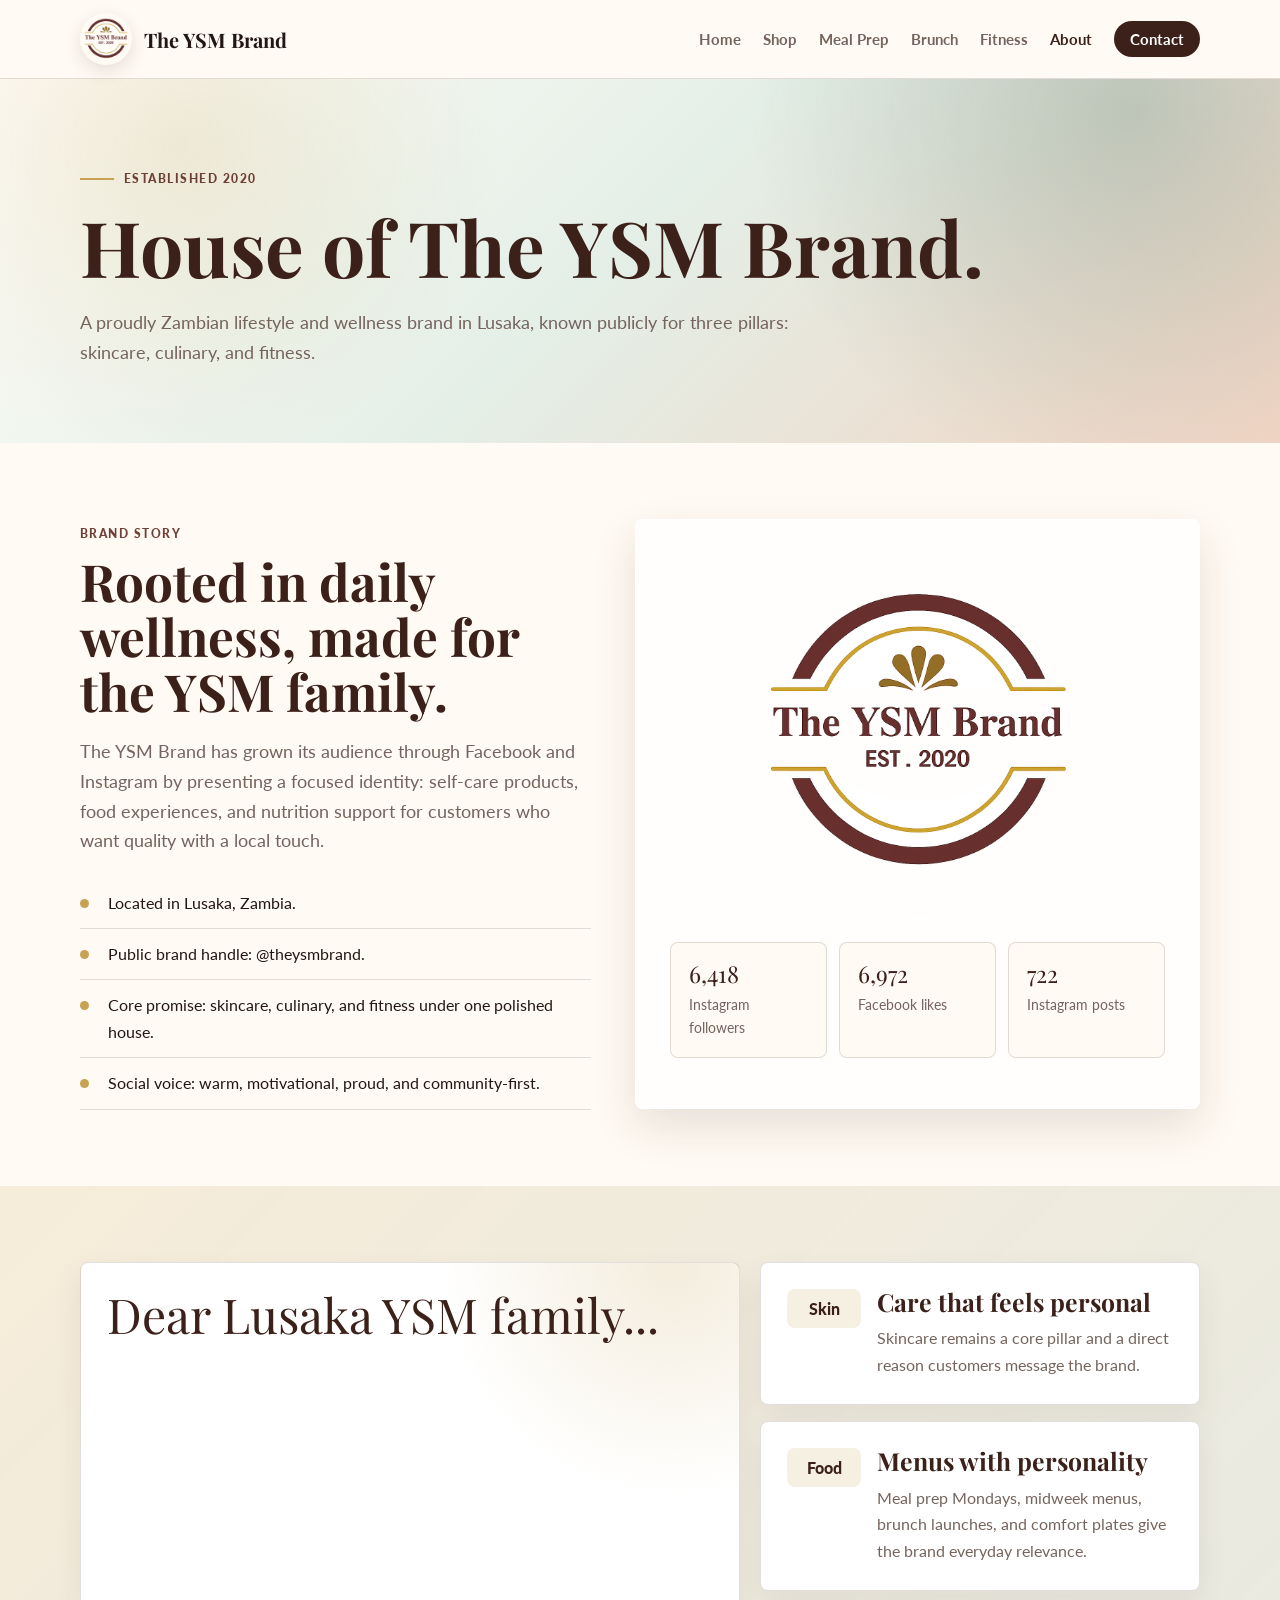
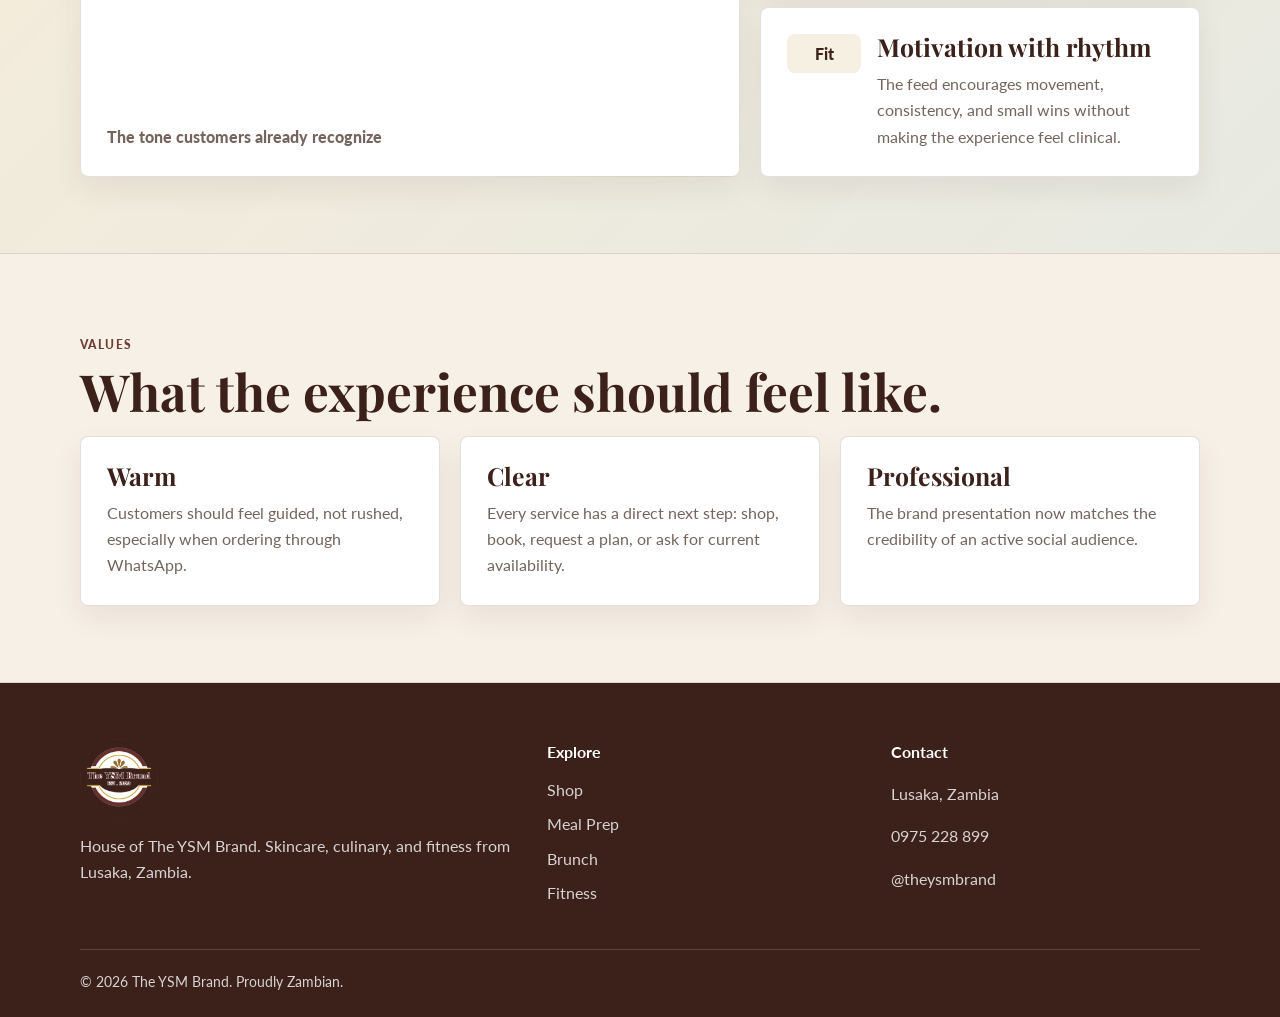
==== ysm-brand/about.html @ a99a0af2 "Add SEO metadata and favicon assets" ====
<!DOCTYPE html>
<html lang="en">
<head>
    <meta charset="UTF-8">
    <meta name="viewport" content="width=device-width, initial-scale=1.0">
    <title>About | The YSM Brand</title>
    <meta name="description" content="Learn about The YSM Brand, a Lusaka-based wellness brand established in 2020 across skincare, culinary experiences, and fitness nutrition.">
    <meta name="author" content="The YSM Brand">
    <meta name="robots" content="index, follow">
    <meta name="theme-color" content="#c7a253">
    <link rel="canonical" href="https://kingtomtech.github.io/theysmbrand/about.html">
    <meta property="og:site_name" content="The YSM Brand">
    <meta property="og:locale" content="en_ZM">
    <meta property="og:type" content="website">
    <meta property="og:title" content="About The YSM Brand">
    <meta property="og:description" content="A proudly Zambian lifestyle and wellness brand in Lusaka across skincare, culinary, and fitness.">
    <meta property="og:url" content="https://kingtomtech.github.io/theysmbrand/about.html">
    <meta property="og:image" content="https://kingtomtech.github.io/theysmbrand/images/social-preview.png">
    <meta property="og:image:width" content="1200">
    <meta property="og:image:height" content="630">
    <meta property="og:image:alt" content="The YSM Brand logo with Lusaka wellness house information">
    <meta name="twitter:card" content="summary_large_image">
    <meta name="twitter:title" content="About The YSM Brand">
    <meta name="twitter:description" content="A Lusaka-based wellness brand across skincare, culinary experiences, and fitness nutrition.">
    <meta name="twitter:image" content="https://kingtomtech.github.io/theysmbrand/images/social-preview.png">
    <link rel="icon" href="favicon.ico" sizes="any">
    <link rel="icon" href="favicon-32x32.png" type="image/png" sizes="32x32">
    <link rel="apple-touch-icon" href="apple-touch-icon.png" sizes="180x180">
    <link rel="manifest" href="site.webmanifest">
    <link rel="stylesheet" href="css/styles.css">
    <link rel="preconnect" href="https://fonts.googleapis.com">
    <link rel="preconnect" href="https://fonts.gstatic.com" crossorigin>
    <link href="https://fonts.googleapis.com/css2?family=Playfair+Display:wght@600;700&family=Lato:wght@400;700;900&display=swap" rel="stylesheet">
</head>
<body>
    <nav class="navbar"><div class="container nav-container"><div class="logo"><a href="index.html"><img src="images/ysm-logo.png" alt="The YSM Brand logo" class="logo-img"><span class="logo-text">The YSM Brand</span></a></div><button class="mobile-menu-toggle" aria-label="Toggle menu" aria-expanded="false"><span></span><span></span><span></span></button><ul class="nav-links"><li><a href="index.html">Home</a></li><li><a href="shop.html">Shop</a></li><li><a href="meal-prep.html">Meal Prep</a></li><li><a href="brunch.html">Brunch</a></li><li><a href="fitness.html">Fitness</a></li><li><a href="about.html">About</a></li><li><a href="contact.html" class="nav-cta">Contact</a></li></ul></div></nav>

    <main>
        <section class="page-hero"><div class="container"><span class="eyebrow">Established 2020</span><h1>House of The YSM Brand.</h1><p class="page-lede">A proudly Zambian lifestyle and wellness brand in Lusaka, known publicly for three pillars: skincare, culinary, and fitness.</p></div></section>
        <section><div class="container split"><div><span class="section-kicker">Brand story</span><h2 class="section-title">Rooted in daily wellness, made for the YSM family.</h2><p class="section-lede">The YSM Brand has grown its audience through Facebook and Instagram by presenting a focused identity: self-care products, food experiences, and nutrition support for customers who want quality with a local touch.</p><ul class="check-list"><li>Located in Lusaka, Zambia.</li><li>Public brand handle: @theysmbrand.</li><li>Core promise: skincare, culinary, and fitness under one polished house.</li><li>Social voice: warm, motivational, proud, and community-first.</li></ul></div><div class="brand-card"><img src="images/ysm-logo.png" alt="The YSM Brand logo"><dl><div><dt>6,418</dt><dd>Instagram followers</dd></div><div><dt>6,972</dt><dd>Facebook likes</dd></div><div><dt>722</dt><dd>Instagram posts</dd></div></dl></div></div></section>
        <section class="warm-band"><div class="container social-proof-grid"><article class="voice-card"><blockquote>Dear Lusaka YSM family...</blockquote><cite>The tone customers already recognize</cite></article><div class="menu-board"><article class="menu-card"><div class="menu-date">Skin</div><div><h3>Care that feels personal</h3><p>Skincare remains a core pillar and a direct reason customers message the brand.</p></div></article><article class="menu-card"><div class="menu-date">Food</div><div><h3>Menus with personality</h3><p>Meal prep Mondays, midweek menus, brunch launches, and comfort plates give the brand everyday relevance.</p></div></article><article class="menu-card"><div class="menu-date">Fit</div><div><h3>Motivation with rhythm</h3><p>The feed encourages movement, consistency, and small wins without making the experience feel clinical.</p></div></article></div></div></section>
        <section class="band"><div class="container"><span class="section-kicker">Values</span><h2 class="section-title">What the experience should feel like.</h2><div class="grid-3"><article class="card"><h3>Warm</h3><p>Customers should feel guided, not rushed, especially when ordering through WhatsApp.</p></article><article class="card"><h3>Clear</h3><p>Every service has a direct next step: shop, book, request a plan, or ask for current availability.</p></article><article class="card"><h3>Professional</h3><p>The brand presentation now matches the credibility of an active social audience.</p></article></div></div></section>
        <div class="mobile-action-bar"><a class="btn btn-whatsapp" target="_blank" rel="noopener" href="https://wa.me/260975228899?text=Hi%20The%20YSM%20Brand,%20I%20would%20like%20to%20learn%20more">WhatsApp</a><a class="btn btn-outline" href="shop.html">Shop</a></div>
    </main>

    <footer class="footer"><div class="container footer-grid"><div><img src="images/ysm-logo.png" alt="The YSM Brand logo" class="footer-logo"><p>House of The YSM Brand. Skincare, culinary, and fitness from Lusaka, Zambia.</p></div><div><h4>Explore</h4><ul><li><a href="shop.html">Shop</a></li><li><a href="meal-prep.html">Meal Prep</a></li><li><a href="brunch.html">Brunch</a></li><li><a href="fitness.html">Fitness</a></li></ul></div><div><h4>Contact</h4><p>Lusaka, Zambia</p><p><a href="https://wa.me/260975228899">0975 228 899</a></p><p><a href="https://www.instagram.com/theysmbrand/">@theysmbrand</a></p></div></div><div class="container footer-bottom">&copy; 2026 The YSM Brand. Proudly Zambian.</div></footer>
    <script src="js/main.js"></script>
</body>
</html>
---- ysm-brand/css/styles.css ----
:root {
    --ink: #241713;
    --espresso: #3c211b;
    --cocoa: #6f3f35;
    --clay: #9d6a58;
    --gold: #c7a253;
    --leaf: #3f6f5f;
    --cream: #f7f0e6;
    --linen: #fffaf3;
    --white: #ffffff;
    --muted: #75645d;
    --line: rgba(60, 33, 27, 0.14);
    --shadow: 0 18px 45px rgba(60, 33, 27, 0.12);
    --radius: 8px;
    --font-heading: "Playfair Display", Georgia, serif;
    --font-body: "Lato", Arial, sans-serif;
}

* {
    box-sizing: border-box;
}

html {
    scroll-behavior: smooth;
}

body {
    margin: 0;
    font-family: var(--font-body);
    color: var(--ink);
    background: var(--linen);
    line-height: 1.65;
}

img {
    max-width: 100%;
    display: block;
}

a {
    color: inherit;
}

.container {
    width: min(1120px, calc(100% - 40px));
    margin: 0 auto;
}

.navbar {
    position: sticky;
    top: 0;
    z-index: 50;
    background: rgba(255, 250, 243, 0.94);
    border-bottom: 1px solid var(--line);
    backdrop-filter: blur(16px);
}

.nav-container {
    min-height: 78px;
    display: flex;
    align-items: center;
    justify-content: space-between;
    gap: 24px;
}

.logo a {
    display: flex;
    align-items: center;
    gap: 12px;
    text-decoration: none;
}

.logo-img {
    width: 52px;
    height: 52px;
    border-radius: 50%;
    object-fit: cover;
    box-shadow: 0 6px 18px rgba(36, 23, 19, 0.12);
}

.logo-text {
    font-family: var(--font-heading);
    font-weight: 700;
    letter-spacing: 0;
    font-size: 1.25rem;
    white-space: nowrap;
}

.nav-links {
    display: flex;
    align-items: center;
    gap: 22px;
    padding: 0;
    margin: 0;
    list-style: none;
}

.nav-links a {
    text-decoration: none;
    color: var(--muted);
    font-size: 0.94rem;
    font-weight: 700;
}

.nav-links a:hover,
.nav-links a.active {
    color: var(--espresso);
}

.nav-cta {
    padding: 9px 16px;
    background: var(--espresso);
    color: var(--white) !important;
    border-radius: 999px;
}

.mobile-menu-toggle {
    display: none;
    width: 44px;
    height: 44px;
    border: 1px solid var(--line);
    border-radius: 999px;
    background: var(--white);
    align-items: center;
    justify-content: center;
    flex-direction: column;
    gap: 5px;
}

.mobile-menu-toggle span {
    width: 18px;
    height: 2px;
    background: var(--espresso);
}

.hero,
.page-hero {
    position: relative;
    overflow: hidden;
    background:
        radial-gradient(circle at 14% 18%, rgba(199, 162, 83, 0.18), transparent 28%),
        radial-gradient(circle at 88% 8%, rgba(63, 111, 95, 0.26), transparent 32%),
        linear-gradient(135deg, #fffdf8 0%, #e4efe7 48%, #f1d4c3 100%);
}

.hero {
    min-height: auto;
    display: flex;
    align-items: center;
}

.hero-grid {
    display: grid;
    grid-template-columns: minmax(0, 1.08fr) minmax(300px, 0.92fr);
    gap: 56px;
    align-items: center;
    padding: 74px 0 54px;
}

.eyebrow {
    display: inline-flex;
    align-items: center;
    gap: 10px;
    color: var(--cocoa);
    font-size: 0.78rem;
    font-weight: 900;
    letter-spacing: 0.12em;
    text-transform: uppercase;
}

.eyebrow::before {
    content: "";
    width: 34px;
    height: 2px;
    background: var(--gold);
}

h1,
h2,
h3 {
    font-family: var(--font-heading);
    line-height: 1.08;
    margin: 0;
    color: var(--espresso);
}

h1 {
    font-size: clamp(3rem, 7vw, 6.8rem);
    letter-spacing: 0;
    margin: 16px 0 20px;
}

.hero-lede,
.page-lede,
.section-lede {
    color: var(--muted);
    font-size: 1.12rem;
    max-width: 720px;
}

.hero-lede {
    font-size: clamp(1.08rem, 2vw, 1.32rem);
    max-width: 650px;
}

.hero-actions,
.section-actions {
    display: flex;
    flex-wrap: wrap;
    gap: 14px;
    margin-top: 30px;
}

.btn {
    display: inline-flex;
    align-items: center;
    justify-content: center;
    min-height: 46px;
    padding: 12px 22px;
    border-radius: 999px;
    border: 1px solid transparent;
    text-decoration: none;
    font-weight: 900;
    transition: transform 0.2s ease, box-shadow 0.2s ease, background 0.2s ease;
}

.btn:hover {
    transform: translateY(-2px);
}

.btn-primary {
    background: var(--espresso);
    color: var(--white);
    box-shadow: 0 12px 24px rgba(60, 33, 27, 0.18);
}

.btn-secondary {
    background: var(--white);
    color: var(--espresso);
    border-color: var(--line);
}

.btn-whatsapp {
    background: #1fa855;
    color: var(--white);
}

.btn-outline {
    color: var(--espresso);
    border-color: rgba(60, 33, 27, 0.28);
    background: transparent;
}

.notice-bar {
    background: var(--espresso);
    color: var(--white);
    padding: 12px 0;
    font-size: 0.9rem;
}

.notice-bar .container {
    display: flex;
    align-items: center;
    justify-content: space-between;
    gap: 18px;
}

.notice-bar a {
    color: var(--white);
    font-weight: 900;
}

.brand-card {
    position: relative;
    padding: 34px;
    background: rgba(255, 255, 255, 0.78);
    border: 1px solid rgba(255, 255, 255, 0.85);
    border-radius: var(--radius);
    box-shadow: var(--shadow);
}

.brand-card.compact {
    padding: 24px;
}

.brand-card img {
    width: min(360px, 90%);
    margin: 0 auto 28px;
    border-radius: 50%;
}

.brand-card dl,
.stats-grid {
    display: grid;
    grid-template-columns: repeat(3, 1fr);
    gap: 12px;
}

.stat,
.brand-card div {
    padding: 18px;
    border: 1px solid var(--line);
    border-radius: var(--radius);
    background: rgba(255, 250, 243, 0.88);
}

.stat strong,
.brand-card dt {
    display: block;
    font-family: var(--font-heading);
    color: var(--espresso);
    font-size: 1.45rem;
    line-height: 1.1;
}

.stat span,
.brand-card dd {
    display: block;
    margin: 6px 0 0;
    color: var(--muted);
    font-size: 0.88rem;
}

.page-hero {
    padding: 82px 0 58px;
}

.page-hero h1 {
    font-size: clamp(2.7rem, 6vw, 5.2rem);
}

.hero-note {
    display: grid;
    gap: 10px;
    margin-top: 22px;
    color: var(--muted);
    font-weight: 700;
}

section {
    padding: 76px 0;
}

.section-kicker {
    color: var(--cocoa);
    font-size: 0.78rem;
    font-weight: 900;
    letter-spacing: 0.12em;
    text-transform: uppercase;
}

.section-title {
    font-size: clamp(2rem, 4vw, 3.4rem);
    margin: 8px 0 16px;
}

.section-head {
    display: flex;
    justify-content: space-between;
    gap: 32px;
    align-items: end;
    margin-bottom: 34px;
}

.section-head > div:first-child {
    max-width: 760px;
}

.band {
    background: var(--cream);
    border-block: 1px solid var(--line);
}

.dark-band {
    background: linear-gradient(135deg, var(--espresso), #5b312a);
    color: var(--white);
}

.dark-band h2,
.dark-band h3,
.dark-band .section-title {
    color: var(--white);
}

.dark-band p,
.dark-band .section-lede {
    color: rgba(255, 255, 255, 0.78);
}

.warm-band {
    background:
        linear-gradient(135deg, rgba(199, 162, 83, 0.16), rgba(63, 111, 95, 0.12)),
        var(--linen);
}

.grid-3,
.grid-4,
.product-grid,
.plan-grid {
    display: grid;
    gap: 20px;
}

.grid-3,
.product-grid,
.plan-grid {
    grid-template-columns: repeat(3, 1fr);
}

.grid-4 {
    grid-template-columns: repeat(4, 1fr);
}

.card,
.product-card,
.plan-card,
.info-card,
.faq-item,
.step-card,
.contact-card,
.menu-card,
.voice-card,
.hours-card {
    background: var(--white);
    border: 1px solid var(--line);
    border-radius: var(--radius);
    padding: 26px;
    box-shadow: 0 12px 30px rgba(60, 33, 27, 0.07);
}

.card h3,
.product-card h3,
.plan-card h3,
.info-card h3,
.menu-card h3,
.voice-card h3,
.hours-card h3 {
    font-size: 1.55rem;
    margin-bottom: 10px;
}

.card p,
.product-card p,
.plan-card p,
.info-card p,
.faq-item p,
.step-card p,
.contact-card p,
.menu-card p,
.voice-card p,
.hours-card p {
    color: var(--muted);
    margin: 0;
}

.card-link {
    text-decoration: none;
}

.source-note {
    margin-top: 18px;
    color: var(--muted);
    font-size: 0.9rem;
}

.source-note a {
    font-weight: 900;
    color: var(--espresso);
}

.social-proof-grid {
    display: grid;
    grid-template-columns: 1.2fr 0.8fr;
    gap: 20px;
    align-items: stretch;
}

.voice-card {
    display: grid;
    align-content: space-between;
    min-height: 250px;
    background:
        radial-gradient(circle at 90% 0%, rgba(199, 162, 83, 0.2), transparent 30%),
        var(--white);
}

.voice-card blockquote {
    margin: 0;
    color: var(--espresso);
    font-family: var(--font-heading);
    font-size: clamp(1.7rem, 4vw, 3rem);
    line-height: 1.08;
}

.voice-card cite {
    display: block;
    margin-top: 18px;
    color: var(--muted);
    font-style: normal;
    font-weight: 900;
}

.menu-board {
    display: grid;
    gap: 16px;
}

.menu-card {
    display: grid;
    grid-template-columns: auto 1fr;
    gap: 16px;
    align-items: start;
}

.menu-date {
    min-width: 74px;
    padding: 10px 12px;
    border-radius: var(--radius);
    background: rgba(199, 162, 83, 0.16);
    color: var(--espresso);
    font-weight: 900;
    text-align: center;
    line-height: 1.2;
}

.menu-price {
    display: inline-flex;
    align-items: center;
    gap: 8px;
    margin-top: 14px;
    color: var(--leaf);
    font-weight: 900;
}

.product-media.skincare {
    background:
        radial-gradient(circle at 25% 25%, rgba(255, 255, 255, 0.5), transparent 16%),
        linear-gradient(135deg, #6f4a35, #b68b48);
}

.product-media.culinary {
    background:
        radial-gradient(circle at 72% 25%, rgba(255, 255, 255, 0.38), transparent 18%),
        linear-gradient(135deg, #843e32, #d2a04f);
}

.product-media.fitness {
    background:
        radial-gradient(circle at 32% 24%, rgba(255, 255, 255, 0.38), transparent 18%),
        linear-gradient(135deg, var(--leaf), #d5bc6a);
}

.visual-card {
    min-height: 210px;
    display: flex;
    flex-direction: column;
    justify-content: end;
    position: relative;
    overflow: hidden;
    color: var(--white);
    background: linear-gradient(135deg, var(--espresso), var(--cocoa));
}

.visual-card::before {
    content: "";
    position: absolute;
    inset: 0;
    background:
        linear-gradient(135deg, transparent 0 42%, rgba(255, 255, 255, 0.18) 42% 43%, transparent 43%),
        radial-gradient(circle at 80% 20%, rgba(199, 162, 83, 0.4), transparent 28%);
}

.visual-card > * {
    position: relative;
}

.visual-card p {
    color: rgba(255, 255, 255, 0.82);
}

.product-card {
    padding: 0;
    overflow: hidden;
}

.product-media {
    min-height: 180px;
    background:
        radial-gradient(circle at 26% 24%, rgba(255, 255, 255, 0.42), transparent 16%),
        linear-gradient(135deg, var(--cocoa), var(--gold));
}

.product-media.oat {
    background:
        radial-gradient(circle at 28% 28%, rgba(255, 255, 255, 0.56), transparent 17%),
        linear-gradient(135deg, #d7c0ad, var(--clay));
}

.product-media.meal {
    background:
        radial-gradient(circle at 72% 28%, rgba(255, 255, 255, 0.4), transparent 18%),
        linear-gradient(135deg, var(--leaf), var(--gold));
}

.product-card .product-body {
    padding: 24px;
}

.price {
    display: inline-block;
    margin: 18px 0;
    color: var(--espresso);
    font-weight: 900;
    font-size: 1.1rem;
}

.pill-list {
    display: flex;
    flex-wrap: wrap;
    gap: 10px;
    padding: 0;
    margin: 20px 0 0;
    list-style: none;
}

.pill-list li,
.tag {
    padding: 7px 11px;
    border-radius: 999px;
    background: rgba(199, 162, 83, 0.18);
    color: var(--espresso);
    font-size: 0.82rem;
    font-weight: 900;
}

.split {
    display: grid;
    grid-template-columns: 0.95fr 1.05fr;
    gap: 44px;
    align-items: center;
}

.panel {
    padding: 34px;
    border-radius: var(--radius);
    background: var(--white);
    border: 1px solid var(--line);
    box-shadow: var(--shadow);
}

.panel.soft {
    background: rgba(255, 250, 243, 0.92);
}

.check-list {
    padding: 0;
    margin: 22px 0 0;
    list-style: none;
}

.check-list li {
    padding: 12px 0 12px 28px;
    border-bottom: 1px solid var(--line);
    position: relative;
}

.check-list li::before {
    content: "";
    width: 9px;
    height: 9px;
    border-radius: 50%;
    background: var(--gold);
    position: absolute;
    left: 0;
    top: 21px;
}

.menu-list {
    display: grid;
    gap: 14px;
}

.menu-item {
    display: grid;
    grid-template-columns: 110px 1fr;
    gap: 18px;
    padding: 18px;
    background: var(--white);
    border: 1px solid var(--line);
    border-radius: var(--radius);
}

.menu-day {
    color: var(--cocoa);
    font-weight: 900;
    text-transform: uppercase;
    letter-spacing: 0.08em;
    font-size: 0.78rem;
}

.menu-item h4 {
    margin: 0 0 6px;
    color: var(--espresso);
}

.menu-item p {
    margin: 0;
    color: var(--muted);
}

.order-form {
    display: grid;
    gap: 16px;
}

.form-row {
    display: grid;
    grid-template-columns: repeat(2, 1fr);
    gap: 16px;
}

label {
    display: block;
    font-weight: 900;
    color: var(--espresso);
    margin-bottom: 6px;
}

input,
select,
textarea {
    width: 100%;
    border: 1px solid var(--line);
    border-radius: var(--radius);
    padding: 13px 14px;
    font: inherit;
    color: var(--ink);
    background: var(--linen);
}

textarea {
    resize: vertical;
}

.social-strip {
    display: flex;
    flex-wrap: wrap;
    gap: 12px;
}

.social-link {
    display: inline-flex;
    align-items: center;
    gap: 10px;
    min-height: 44px;
    padding: 10px 14px;
    border-radius: 999px;
    border: 1px solid var(--line);
    text-decoration: none;
    font-weight: 900;
    background: var(--white);
}

.hours-list {
    display: grid;
    gap: 10px;
    margin-top: 18px;
}

.hours-row {
    display: flex;
    justify-content: space-between;
    gap: 18px;
    padding-bottom: 10px;
    border-bottom: 1px solid var(--line);
}

.mobile-action-bar {
    display: none;
}

.footer {
    background: var(--espresso);
    color: rgba(255, 255, 255, 0.8);
    padding: 56px 0 24px;
}

.footer a {
    color: inherit;
    text-decoration: none;
}

.footer-grid {
    display: grid;
    grid-template-columns: 1.4fr 1fr 1fr;
    gap: 34px;
}

.footer-logo {
    width: 78px;
    height: 78px;
    object-fit: cover;
    border-radius: 50%;
    margin-bottom: 16px;
}

.footer h4 {
    color: var(--white);
    margin: 0 0 12px;
}

.footer ul {
    list-style: none;
    padding: 0;
    margin: 0;
}

.footer li {
    margin: 8px 0;
}

.footer-bottom {
    margin-top: 34px;
    padding-top: 20px;
    border-top: 1px solid rgba(255, 255, 255, 0.16);
    font-size: 0.9rem;
}

@media (max-width: 980px) {
    .hero-grid,
    .split,
    .footer-grid,
    .social-proof-grid {
        grid-template-columns: 1fr;
    }

    .grid-4,
    .grid-3,
    .product-grid,
    .plan-grid {
        grid-template-columns: repeat(2, 1fr);
    }

    .section-head {
        display: block;
    }
}

@media (max-width: 760px) {
    body {
        padding-bottom: 78px;
    }

    .container {
        width: min(100% - 28px, 1120px);
    }

    .mobile-menu-toggle {
        display: flex;
    }

    .nav-links {
        position: fixed;
        top: 78px;
        left: 14px;
        right: 14px;
        display: none;
        flex-direction: column;
        align-items: stretch;
        gap: 0;
        padding: 12px;
        background: var(--white);
        border: 1px solid var(--line);
        border-radius: var(--radius);
        box-shadow: var(--shadow);
    }

    .nav-links.active {
        display: flex;
    }

    .nav-links a {
        display: block;
        padding: 12px;
    }

    .notice-bar .container {
        align-items: flex-start;
        flex-direction: column;
        gap: 4px;
    }

    .hero-grid {
        padding: 40px 0 30px;
        gap: 24px;
    }

    h1 {
        font-size: 2.8rem;
    }

    section {
        padding: 54px 0;
    }

    .grid-4,
    .grid-3,
    .product-grid,
    .plan-grid,
    .form-row,
    .stats-grid {
        grid-template-columns: 1fr;
    }

    .brand-card {
        padding: 18px;
    }

    .brand-card img {
        width: 56%;
        margin-bottom: 18px;
    }

    .brand-card dl {
        grid-template-columns: repeat(3, minmax(0, 1fr));
    }

    .brand-card div {
        padding: 12px 10px;
    }

    .brand-card dt {
        font-size: 1.12rem;
    }

    .brand-card dd {
        font-size: 0.76rem;
    }

    .menu-item {
        grid-template-columns: 1fr;
    }

    .menu-card {
        grid-template-columns: 1fr;
    }

    .hero-actions,
    .section-actions {
        align-items: stretch;
        flex-direction: column;
    }

    .btn {
        width: 100%;
    }

    .mobile-action-bar {
        position: fixed;
        left: 0;
        right: 0;
        bottom: 0;
        z-index: 60;
        display: grid;
        grid-template-columns: 1fr 1fr;
        gap: 10px;
        padding: 10px 14px;
        background: rgba(255, 250, 243, 0.96);
        border-top: 1px solid var(--line);
        backdrop-filter: blur(14px);
    }

    .mobile-action-bar .btn {
        min-height: 48px;
        padding-inline: 12px;
        font-size: 0.92rem;
    }
}
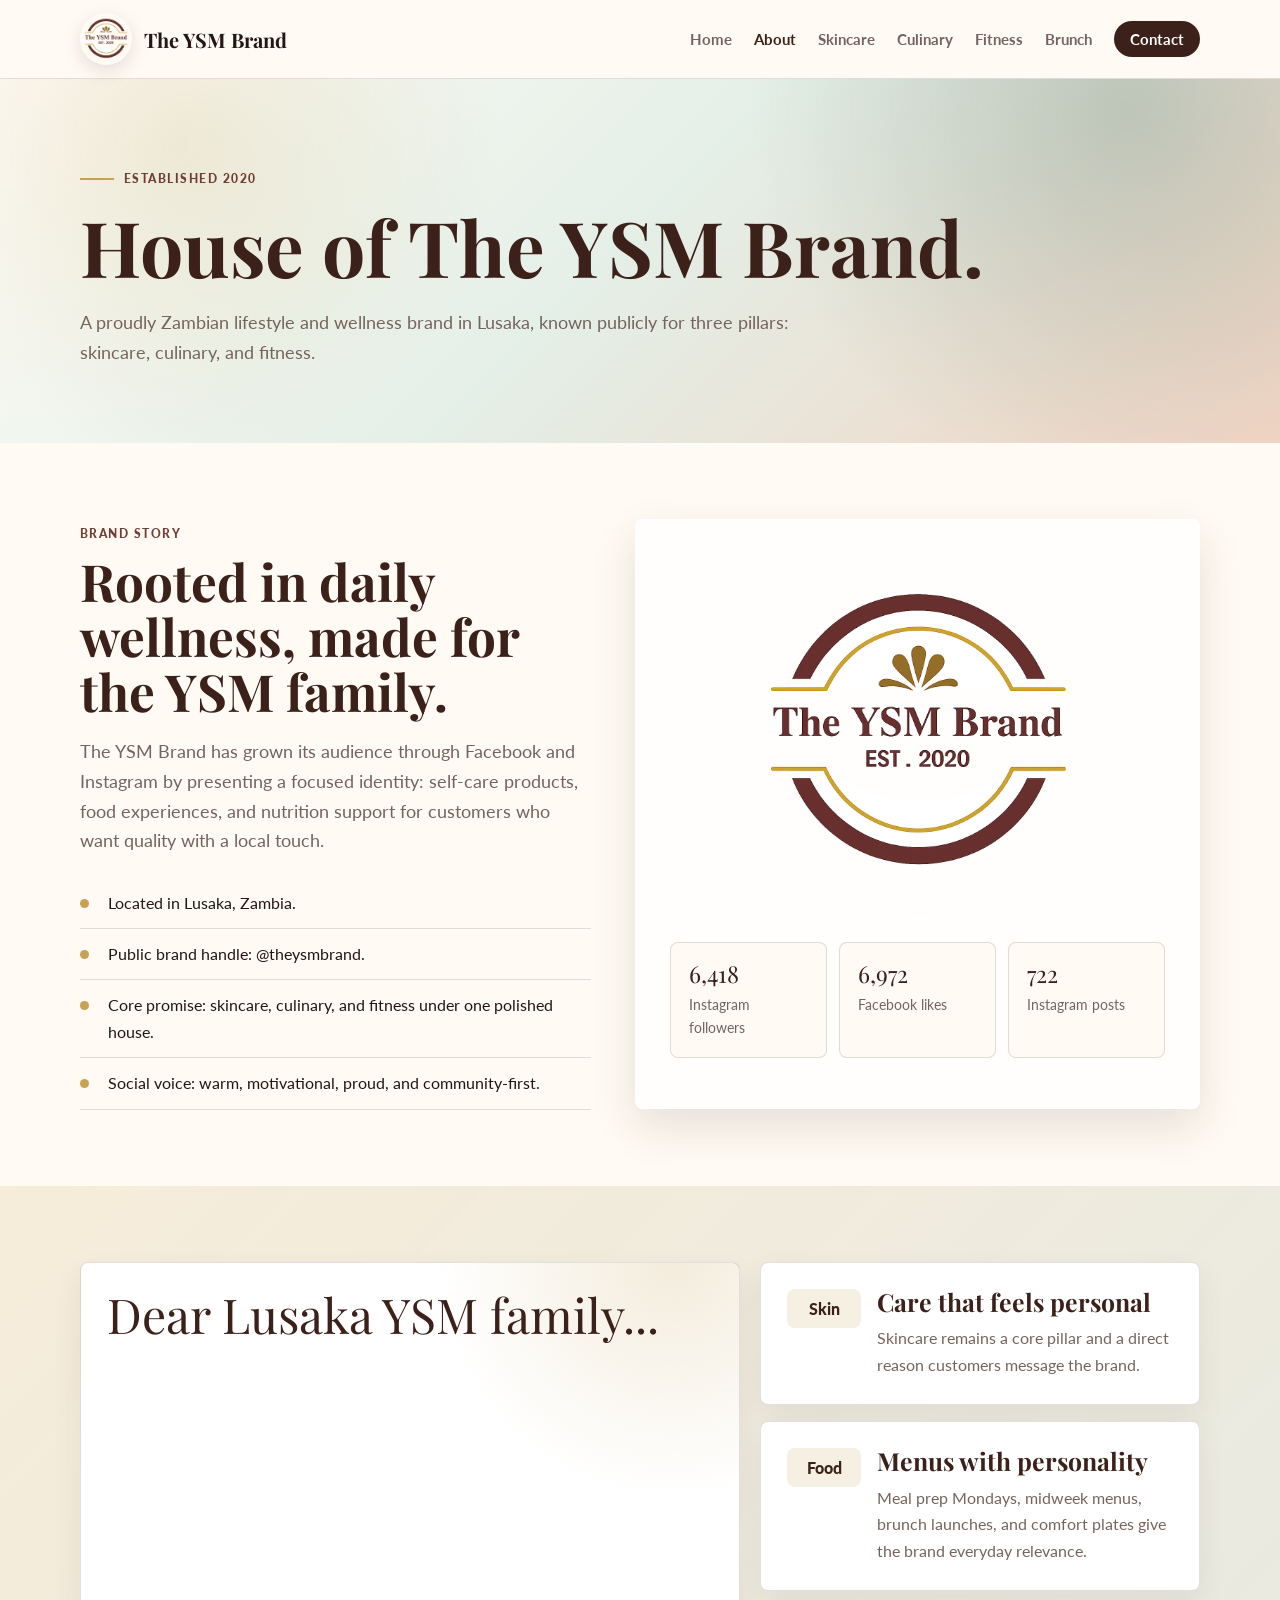
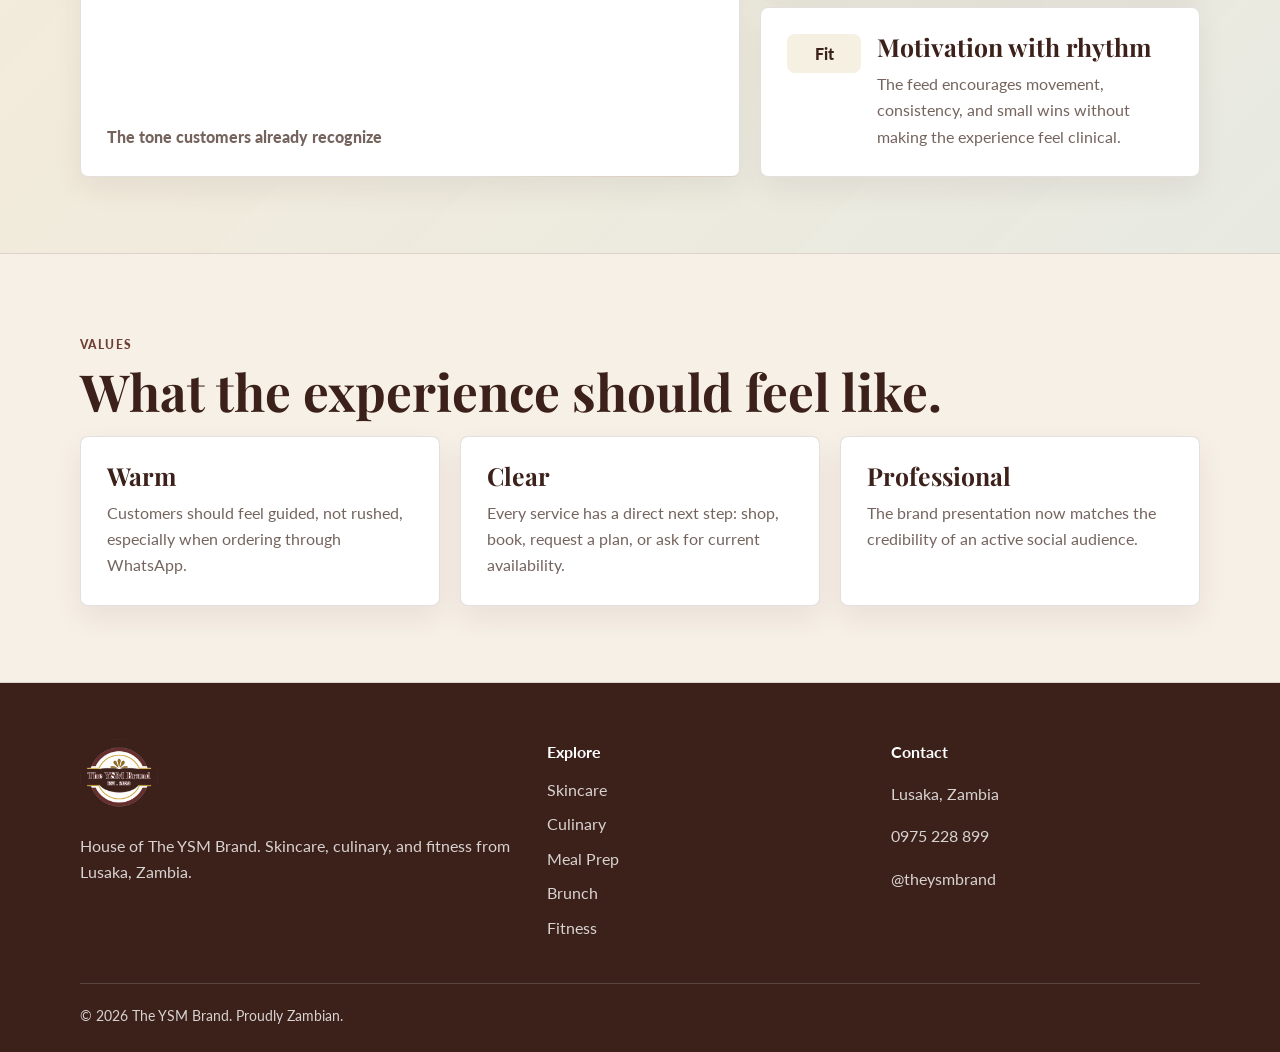
==== commit d9a798e3: "Add skincare and culinary pages" ====
--- a/ysm-brand/about.html
+++ b/ysm-brand/about.html
@@ -8,21 +8,21 @@
     <meta name="author" content="The YSM Brand">
     <meta name="robots" content="index, follow">
     <meta name="theme-color" content="#c7a253">
-    <link rel="canonical" href="https://kingtomtech.github.io/theysmbrand/about.html">
+    <link rel="canonical" href="https://ysm.zingati.app/about.html">
     <meta property="og:site_name" content="The YSM Brand">
     <meta property="og:locale" content="en_ZM">
     <meta property="og:type" content="website">
     <meta property="og:title" content="About The YSM Brand">
     <meta property="og:description" content="A proudly Zambian lifestyle and wellness brand in Lusaka across skincare, culinary, and fitness.">
-    <meta property="og:url" content="https://kingtomtech.github.io/theysmbrand/about.html">
-    <meta property="og:image" content="https://kingtomtech.github.io/theysmbrand/images/social-preview.png">
+    <meta property="og:url" content="https://ysm.zingati.app/about.html">
+    <meta property="og:image" content="https://ysm.zingati.app/images/social-preview.png">
     <meta property="og:image:width" content="1200">
     <meta property="og:image:height" content="630">
     <meta property="og:image:alt" content="The YSM Brand logo with Lusaka wellness house information">
     <meta name="twitter:card" content="summary_large_image">
     <meta name="twitter:title" content="About The YSM Brand">
     <meta name="twitter:description" content="A Lusaka-based wellness brand across skincare, culinary experiences, and fitness nutrition.">
-    <meta name="twitter:image" content="https://kingtomtech.github.io/theysmbrand/images/social-preview.png">
+    <meta name="twitter:image" content="https://ysm.zingati.app/images/social-preview.png">
     <link rel="icon" href="favicon.ico" sizes="any">
     <link rel="icon" href="favicon-32x32.png" type="image/png" sizes="32x32">
     <link rel="apple-touch-icon" href="apple-touch-icon.png" sizes="180x180">
@@ -33,17 +33,17 @@
     <link href="https://fonts.googleapis.com/css2?family=Playfair+Display:wght@600;700&family=Lato:wght@400;700;900&display=swap" rel="stylesheet">
 </head>
 <body>
-    <nav class="navbar"><div class="container nav-container"><div class="logo"><a href="index.html"><img src="images/ysm-logo.png" alt="The YSM Brand logo" class="logo-img"><span class="logo-text">The YSM Brand</span></a></div><button class="mobile-menu-toggle" aria-label="Toggle menu" aria-expanded="false"><span></span><span></span><span></span></button><ul class="nav-links"><li><a href="index.html">Home</a></li><li><a href="shop.html">Shop</a></li><li><a href="meal-prep.html">Meal Prep</a></li><li><a href="brunch.html">Brunch</a></li><li><a href="fitness.html">Fitness</a></li><li><a href="about.html">About</a></li><li><a href="contact.html" class="nav-cta">Contact</a></li></ul></div></nav>
+    <nav class="navbar"><div class="container nav-container"><div class="logo"><a href="index.html"><img src="images/ysm-logo.png" alt="The YSM Brand logo" class="logo-img"><span class="logo-text">The YSM Brand</span></a></div><button class="mobile-menu-toggle" aria-label="Toggle menu" aria-expanded="false"><span></span><span></span><span></span></button><ul class="nav-links"><li><a href="index.html">Home</a></li><li><a href="about.html">About</a></li><li><a href="skincare.html">Skincare</a></li><li><a href="culinary.html">Culinary</a></li><li><a href="fitness.html">Fitness</a></li><li><a href="brunch.html">Brunch</a></li><li><a href="contact.html" class="nav-cta">Contact</a></li></ul></div></nav>
 
     <main>
         <section class="page-hero"><div class="container"><span class="eyebrow">Established 2020</span><h1>House of The YSM Brand.</h1><p class="page-lede">A proudly Zambian lifestyle and wellness brand in Lusaka, known publicly for three pillars: skincare, culinary, and fitness.</p></div></section>
         <section><div class="container split"><div><span class="section-kicker">Brand story</span><h2 class="section-title">Rooted in daily wellness, made for the YSM family.</h2><p class="section-lede">The YSM Brand has grown its audience through Facebook and Instagram by presenting a focused identity: self-care products, food experiences, and nutrition support for customers who want quality with a local touch.</p><ul class="check-list"><li>Located in Lusaka, Zambia.</li><li>Public brand handle: @theysmbrand.</li><li>Core promise: skincare, culinary, and fitness under one polished house.</li><li>Social voice: warm, motivational, proud, and community-first.</li></ul></div><div class="brand-card"><img src="images/ysm-logo.png" alt="The YSM Brand logo"><dl><div><dt>6,418</dt><dd>Instagram followers</dd></div><div><dt>6,972</dt><dd>Facebook likes</dd></div><div><dt>722</dt><dd>Instagram posts</dd></div></dl></div></div></section>
         <section class="warm-band"><div class="container social-proof-grid"><article class="voice-card"><blockquote>Dear Lusaka YSM family...</blockquote><cite>The tone customers already recognize</cite></article><div class="menu-board"><article class="menu-card"><div class="menu-date">Skin</div><div><h3>Care that feels personal</h3><p>Skincare remains a core pillar and a direct reason customers message the brand.</p></div></article><article class="menu-card"><div class="menu-date">Food</div><div><h3>Menus with personality</h3><p>Meal prep Mondays, midweek menus, brunch launches, and comfort plates give the brand everyday relevance.</p></div></article><article class="menu-card"><div class="menu-date">Fit</div><div><h3>Motivation with rhythm</h3><p>The feed encourages movement, consistency, and small wins without making the experience feel clinical.</p></div></article></div></div></section>
         <section class="band"><div class="container"><span class="section-kicker">Values</span><h2 class="section-title">What the experience should feel like.</h2><div class="grid-3"><article class="card"><h3>Warm</h3><p>Customers should feel guided, not rushed, especially when ordering through WhatsApp.</p></article><article class="card"><h3>Clear</h3><p>Every service has a direct next step: shop, book, request a plan, or ask for current availability.</p></article><article class="card"><h3>Professional</h3><p>The brand presentation now matches the credibility of an active social audience.</p></article></div></div></section>
-        <div class="mobile-action-bar"><a class="btn btn-whatsapp" target="_blank" rel="noopener" href="https://wa.me/260975228899?text=Hi%20The%20YSM%20Brand,%20I%20would%20like%20to%20learn%20more">WhatsApp</a><a class="btn btn-outline" href="shop.html">Shop</a></div>
+        <div class="mobile-action-bar"><a class="btn btn-whatsapp" target="_blank" rel="noopener" href="https://wa.me/260975228899?text=Hi%20The%20YSM%20Brand,%20I%20would%20like%20to%20learn%20more">WhatsApp</a><a class="btn btn-outline" href="skincare.html">Skincare</a></div>
     </main>
 
-    <footer class="footer"><div class="container footer-grid"><div><img src="images/ysm-logo.png" alt="The YSM Brand logo" class="footer-logo"><p>House of The YSM Brand. Skincare, culinary, and fitness from Lusaka, Zambia.</p></div><div><h4>Explore</h4><ul><li><a href="shop.html">Shop</a></li><li><a href="meal-prep.html">Meal Prep</a></li><li><a href="brunch.html">Brunch</a></li><li><a href="fitness.html">Fitness</a></li></ul></div><div><h4>Contact</h4><p>Lusaka, Zambia</p><p><a href="https://wa.me/260975228899">0975 228 899</a></p><p><a href="https://www.instagram.com/theysmbrand/">@theysmbrand</a></p></div></div><div class="container footer-bottom">&copy; 2026 The YSM Brand. Proudly Zambian.</div></footer>
+    <footer class="footer"><div class="container footer-grid"><div><img src="images/ysm-logo.png" alt="The YSM Brand logo" class="footer-logo"><p>House of The YSM Brand. Skincare, culinary, and fitness from Lusaka, Zambia.</p></div><div><h4>Explore</h4><ul><li><a href="skincare.html">Skincare</a></li><li><a href="culinary.html">Culinary</a></li><li><a href="meal-prep.html">Meal Prep</a></li><li><a href="brunch.html">Brunch</a></li><li><a href="fitness.html">Fitness</a></li></ul></div><div><h4>Contact</h4><p>Lusaka, Zambia</p><p><a href="https://wa.me/260975228899">0975 228 899</a></p><p><a href="https://www.instagram.com/theysmbrand/">@theysmbrand</a></p></div></div><div class="container footer-bottom">&copy; 2026 The YSM Brand. Proudly Zambian.</div></footer>
     <script src="js/main.js"></script>
 </body>
 </html>
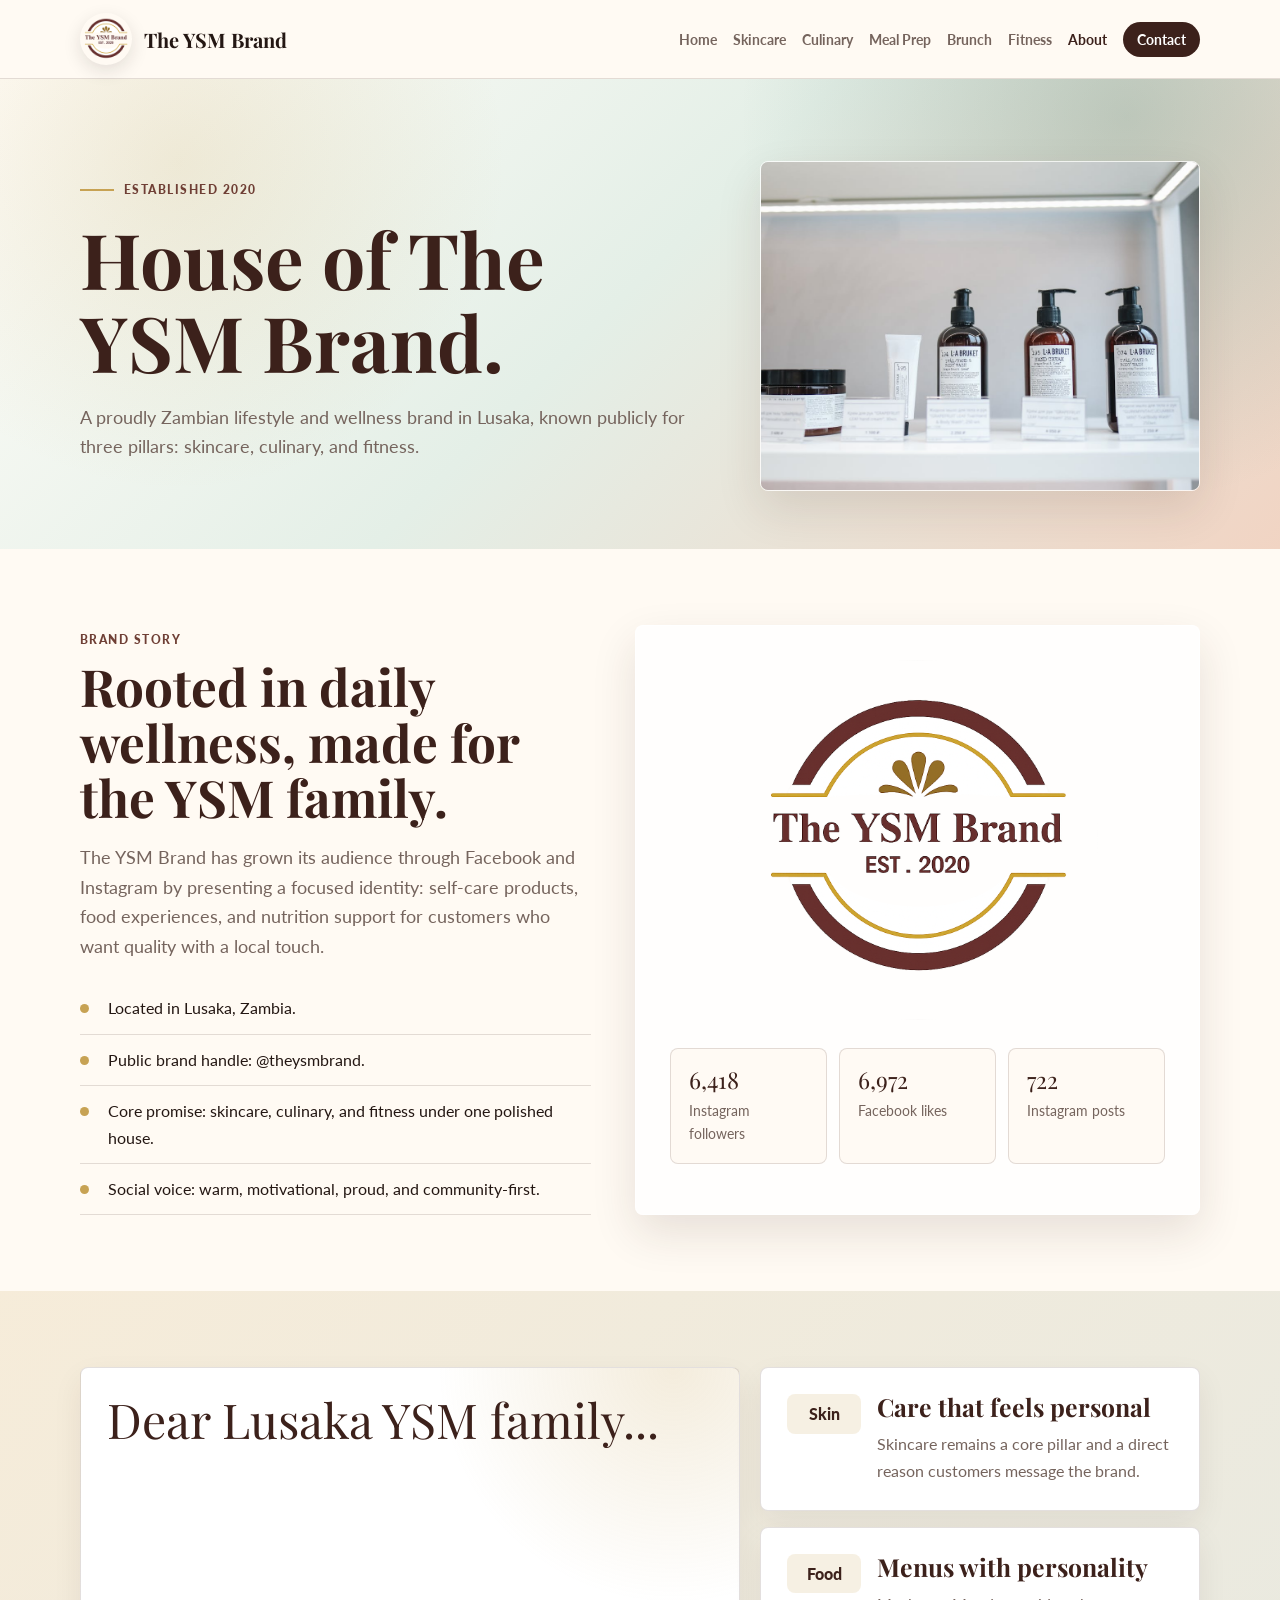
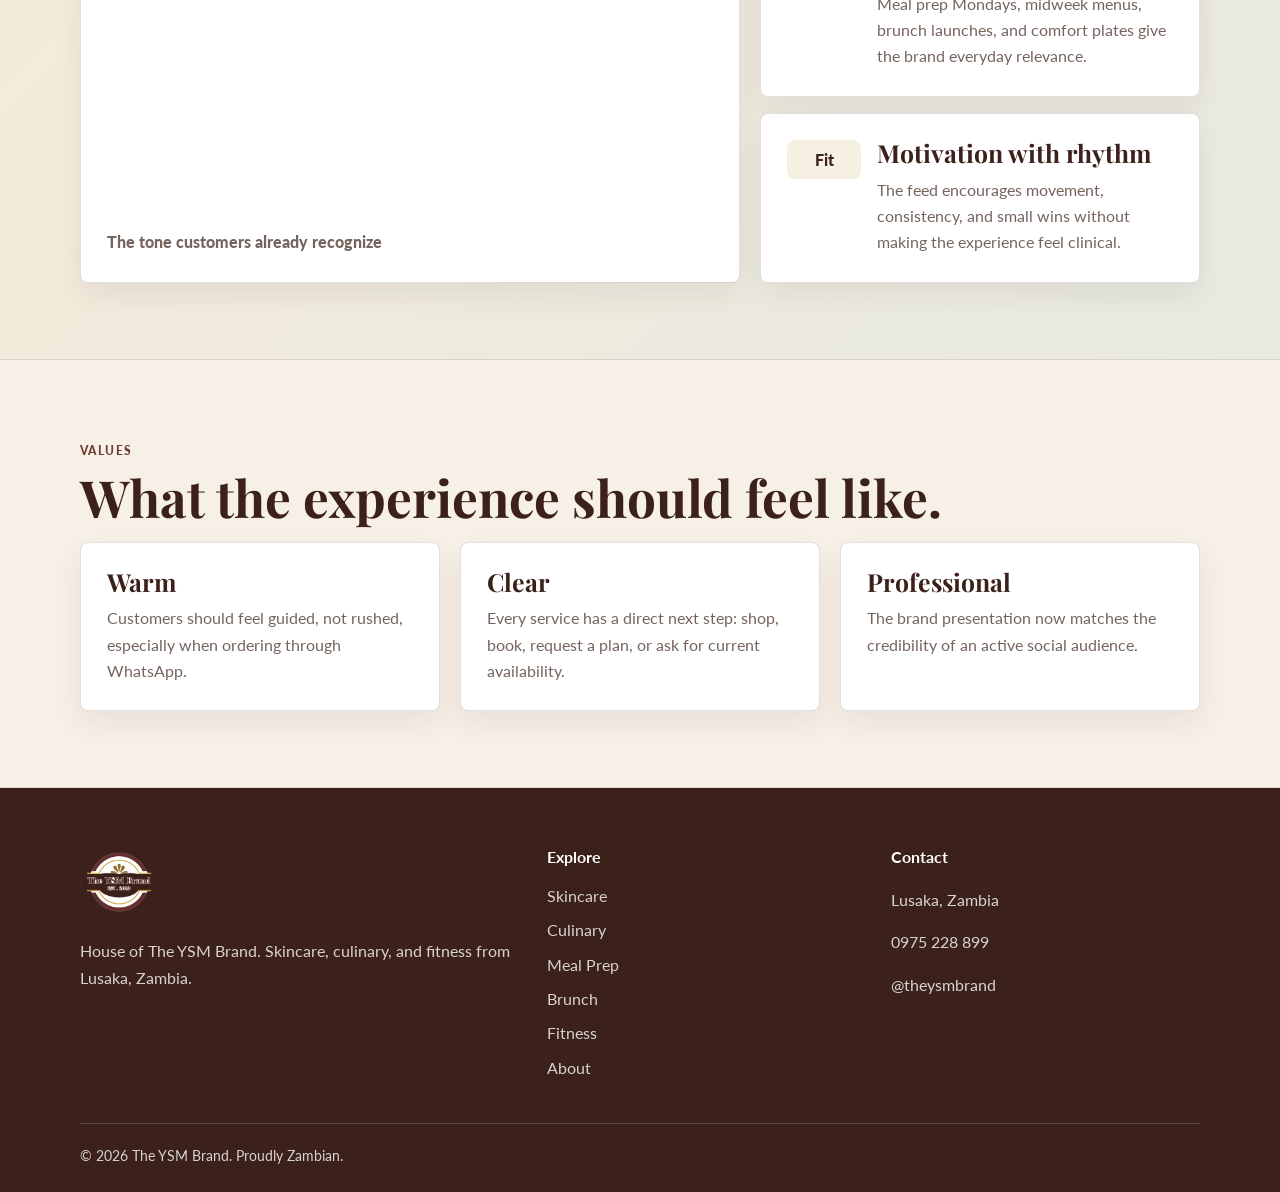
==== commit b95f8b77: "Polish header and add site imagery" ====
--- a/ysm-brand/about.html
+++ b/ysm-brand/about.html
@@ -33,17 +33,17 @@
     <link href="https://fonts.googleapis.com/css2?family=Playfair+Display:wght@600;700&family=Lato:wght@400;700;900&display=swap" rel="stylesheet">
 </head>
 <body>
-    <nav class="navbar"><div class="container nav-container"><div class="logo"><a href="index.html"><img src="images/ysm-logo.png" alt="The YSM Brand logo" class="logo-img"><span class="logo-text">The YSM Brand</span></a></div><button class="mobile-menu-toggle" aria-label="Toggle menu" aria-expanded="false"><span></span><span></span><span></span></button><ul class="nav-links"><li><a href="index.html">Home</a></li><li><a href="about.html">About</a></li><li><a href="skincare.html">Skincare</a></li><li><a href="culinary.html">Culinary</a></li><li><a href="fitness.html">Fitness</a></li><li><a href="brunch.html">Brunch</a></li><li><a href="contact.html" class="nav-cta">Contact</a></li></ul></div></nav>
+    <nav class="navbar"><div class="container nav-container"><div class="logo"><a href="index.html"><img src="images/ysm-logo.png" alt="The YSM Brand logo" class="logo-img"><span class="logo-text">The YSM Brand</span></a></div><button class="mobile-menu-toggle" aria-label="Toggle menu" aria-expanded="false"><span></span><span></span><span></span></button><ul class="nav-links"><li><a href="index.html">Home</a></li><li><a href="skincare.html">Skincare</a></li><li><a href="culinary.html">Culinary</a></li><li><a href="meal-prep.html">Meal Prep</a></li><li><a href="brunch.html">Brunch</a></li><li><a href="fitness.html">Fitness</a></li><li><a href="about.html">About</a></li><li><a href="contact.html" class="nav-cta">Contact</a></li></ul></div></nav>
 
     <main>
-        <section class="page-hero"><div class="container"><span class="eyebrow">Established 2020</span><h1>House of The YSM Brand.</h1><p class="page-lede">A proudly Zambian lifestyle and wellness brand in Lusaka, known publicly for three pillars: skincare, culinary, and fitness.</p></div></section>
+        <section class="page-hero"><div class="container page-hero-grid"><div><span class="eyebrow">Established 2020</span><h1>House of The YSM Brand.</h1><p class="page-lede">A proudly Zambian lifestyle and wellness brand in Lusaka, known publicly for three pillars: skincare, culinary, and fitness.</p></div><img class="page-hero-image" src="images/skincare-products.jpg" alt="Wellness products representing The YSM Brand care pillar"></div></section>
         <section><div class="container split"><div><span class="section-kicker">Brand story</span><h2 class="section-title">Rooted in daily wellness, made for the YSM family.</h2><p class="section-lede">The YSM Brand has grown its audience through Facebook and Instagram by presenting a focused identity: self-care products, food experiences, and nutrition support for customers who want quality with a local touch.</p><ul class="check-list"><li>Located in Lusaka, Zambia.</li><li>Public brand handle: @theysmbrand.</li><li>Core promise: skincare, culinary, and fitness under one polished house.</li><li>Social voice: warm, motivational, proud, and community-first.</li></ul></div><div class="brand-card"><img src="images/ysm-logo.png" alt="The YSM Brand logo"><dl><div><dt>6,418</dt><dd>Instagram followers</dd></div><div><dt>6,972</dt><dd>Facebook likes</dd></div><div><dt>722</dt><dd>Instagram posts</dd></div></dl></div></div></section>
         <section class="warm-band"><div class="container social-proof-grid"><article class="voice-card"><blockquote>Dear Lusaka YSM family...</blockquote><cite>The tone customers already recognize</cite></article><div class="menu-board"><article class="menu-card"><div class="menu-date">Skin</div><div><h3>Care that feels personal</h3><p>Skincare remains a core pillar and a direct reason customers message the brand.</p></div></article><article class="menu-card"><div class="menu-date">Food</div><div><h3>Menus with personality</h3><p>Meal prep Mondays, midweek menus, brunch launches, and comfort plates give the brand everyday relevance.</p></div></article><article class="menu-card"><div class="menu-date">Fit</div><div><h3>Motivation with rhythm</h3><p>The feed encourages movement, consistency, and small wins without making the experience feel clinical.</p></div></article></div></div></section>
         <section class="band"><div class="container"><span class="section-kicker">Values</span><h2 class="section-title">What the experience should feel like.</h2><div class="grid-3"><article class="card"><h3>Warm</h3><p>Customers should feel guided, not rushed, especially when ordering through WhatsApp.</p></article><article class="card"><h3>Clear</h3><p>Every service has a direct next step: shop, book, request a plan, or ask for current availability.</p></article><article class="card"><h3>Professional</h3><p>The brand presentation now matches the credibility of an active social audience.</p></article></div></div></section>
         <div class="mobile-action-bar"><a class="btn btn-whatsapp" target="_blank" rel="noopener" href="https://wa.me/260975228899?text=Hi%20The%20YSM%20Brand,%20I%20would%20like%20to%20learn%20more">WhatsApp</a><a class="btn btn-outline" href="skincare.html">Skincare</a></div>
     </main>
 
-    <footer class="footer"><div class="container footer-grid"><div><img src="images/ysm-logo.png" alt="The YSM Brand logo" class="footer-logo"><p>House of The YSM Brand. Skincare, culinary, and fitness from Lusaka, Zambia.</p></div><div><h4>Explore</h4><ul><li><a href="skincare.html">Skincare</a></li><li><a href="culinary.html">Culinary</a></li><li><a href="meal-prep.html">Meal Prep</a></li><li><a href="brunch.html">Brunch</a></li><li><a href="fitness.html">Fitness</a></li></ul></div><div><h4>Contact</h4><p>Lusaka, Zambia</p><p><a href="https://wa.me/260975228899">0975 228 899</a></p><p><a href="https://www.instagram.com/theysmbrand/">@theysmbrand</a></p></div></div><div class="container footer-bottom">&copy; 2026 The YSM Brand. Proudly Zambian.</div></footer>
+    <footer class="footer"><div class="container footer-grid"><div><img src="images/ysm-logo.png" alt="The YSM Brand logo" class="footer-logo"><p>House of The YSM Brand. Skincare, culinary, and fitness from Lusaka, Zambia.</p></div><div><h4>Explore</h4><ul><li><a href="skincare.html">Skincare</a></li><li><a href="culinary.html">Culinary</a></li><li><a href="meal-prep.html">Meal Prep</a></li><li><a href="brunch.html">Brunch</a></li><li><a href="fitness.html">Fitness</a></li><li><a href="about.html">About</a></li></ul></div><div><h4>Contact</h4><p>Lusaka, Zambia</p><p><a href="https://wa.me/260975228899">0975 228 899</a></p><p><a href="https://www.instagram.com/theysmbrand/">@theysmbrand</a></p></div></div><div class="container footer-bottom">&copy; 2026 The YSM Brand. Proudly Zambian.</div></footer>
     <script src="js/main.js"></script>
 </body>
 </html>
--- a/ysm-brand/css/styles.css
+++ b/ysm-brand/css/styles.css
@@ -60,7 +60,7 @@
     display: flex;
     align-items: center;
     justify-content: space-between;
-    gap: 24px;
+    gap: 18px;
 }
 
 .logo a {
@@ -89,16 +89,17 @@
 .nav-links {
     display: flex;
     align-items: center;
-    gap: 22px;
+    gap: 16px;
     padding: 0;
     margin: 0;
     list-style: none;
+    white-space: nowrap;
 }
 
 .nav-links a {
     text-decoration: none;
     color: var(--muted);
-    font-size: 0.94rem;
+    font-size: 0.9rem;
     font-weight: 700;
 }
 
@@ -108,7 +109,7 @@
 }
 
 .nav-cta {
-    padding: 9px 16px;
+    padding: 9px 14px;
     background: var(--espresso);
     color: var(--white) !important;
     border-radius: 999px;
@@ -289,6 +290,13 @@
     border-radius: 50%;
 }
 
+.hero-media-card img {
+    width: 100%;
+    aspect-ratio: 4 / 3;
+    object-fit: cover;
+    border-radius: var(--radius);
+}
+
 .brand-card dl,
 .stats-grid {
     display: grid;
@@ -323,6 +331,22 @@
 
 .page-hero {
     padding: 82px 0 58px;
+}
+
+.page-hero-grid {
+    display: grid;
+    grid-template-columns: minmax(0, 1fr) minmax(280px, 440px);
+    gap: 42px;
+    align-items: center;
+}
+
+.page-hero-image {
+    width: 100%;
+    aspect-ratio: 4 / 3;
+    object-fit: cover;
+    border-radius: var(--radius);
+    border: 1px solid rgba(255, 255, 255, 0.76);
+    box-shadow: var(--shadow);
 }
 
 .page-hero h1 {
@@ -565,13 +589,22 @@
     content: "";
     position: absolute;
     inset: 0;
-    background:
-        linear-gradient(135deg, transparent 0 42%, rgba(255, 255, 255, 0.18) 42% 43%, transparent 43%),
-        radial-gradient(circle at 80% 20%, rgba(199, 162, 83, 0.4), transparent 28%);
+    background: linear-gradient(180deg, rgba(36, 23, 19, 0.04), rgba(36, 23, 19, 0.78));
+    z-index: 1;
 }
 
 .visual-card > * {
     position: relative;
+    z-index: 2;
+}
+
+.visual-card img {
+    position: absolute;
+    inset: 0;
+    width: 100%;
+    height: 100%;
+    object-fit: cover;
+    z-index: 0;
 }
 
 .visual-card p {
@@ -584,7 +617,9 @@
 }
 
 .product-media {
-    min-height: 180px;
+    width: 100%;
+    height: 210px;
+    object-fit: cover;
     background:
         radial-gradient(circle at 26% 24%, rgba(255, 255, 255, 0.42), transparent 16%),
         linear-gradient(135deg, var(--cocoa), var(--gold));
@@ -828,6 +863,7 @@
 
 @media (max-width: 980px) {
     .hero-grid,
+    .page-hero-grid,
     .split,
     .footer-grid,
     .social-proof-grid {
@@ -846,15 +882,7 @@
     }
 }
 
-@media (max-width: 760px) {
-    body {
-        padding-bottom: 78px;
-    }
-
-    .container {
-        width: min(100% - 28px, 1120px);
-    }
-
+@media (max-width: 900px) {
     .mobile-menu-toggle {
         display: flex;
     }
@@ -873,6 +901,7 @@
         border: 1px solid var(--line);
         border-radius: var(--radius);
         box-shadow: var(--shadow);
+        white-space: normal;
     }
 
     .nav-links.active {
@@ -882,6 +911,17 @@
     .nav-links a {
         display: block;
         padding: 12px;
+        font-size: 0.96rem;
+    }
+}
+
+@media (max-width: 760px) {
+    body {
+        padding-bottom: 78px;
+    }
+
+    .container {
+        width: min(100% - 28px, 1120px);
     }
 
     .notice-bar .container {
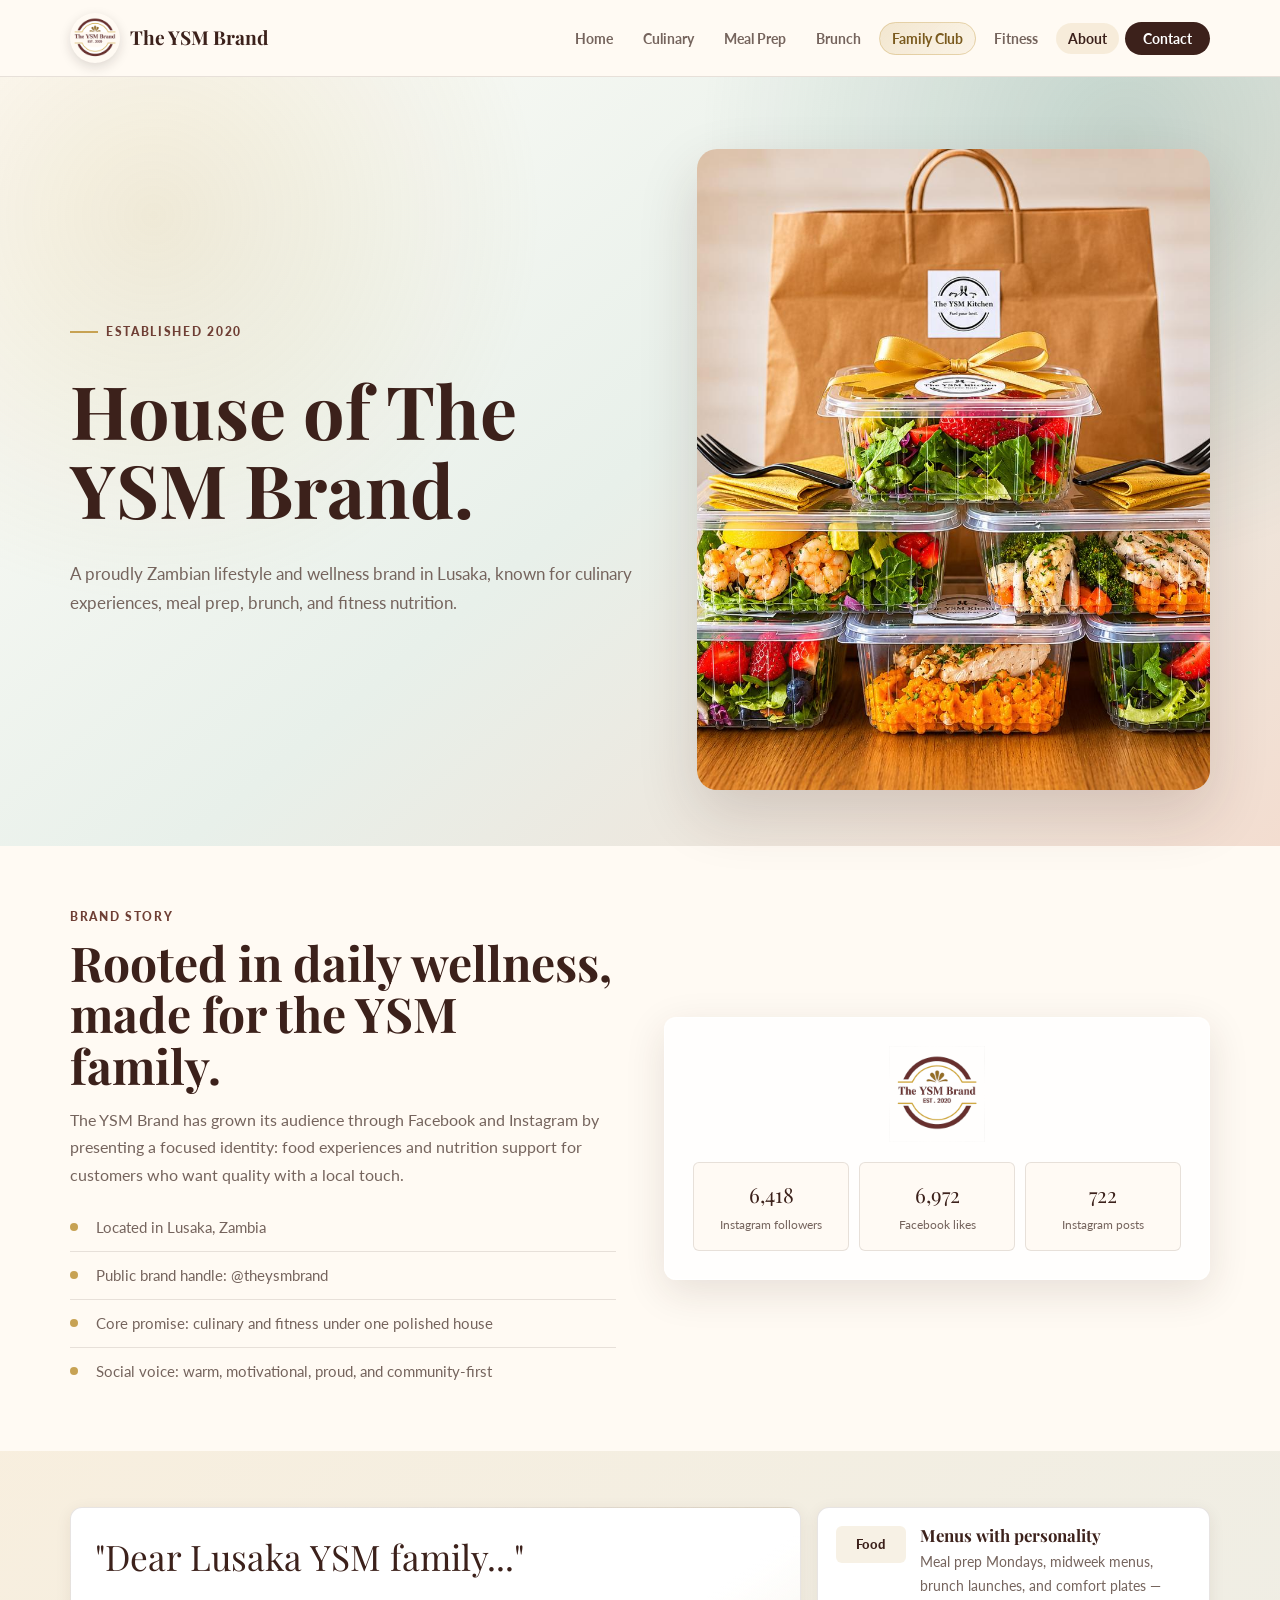
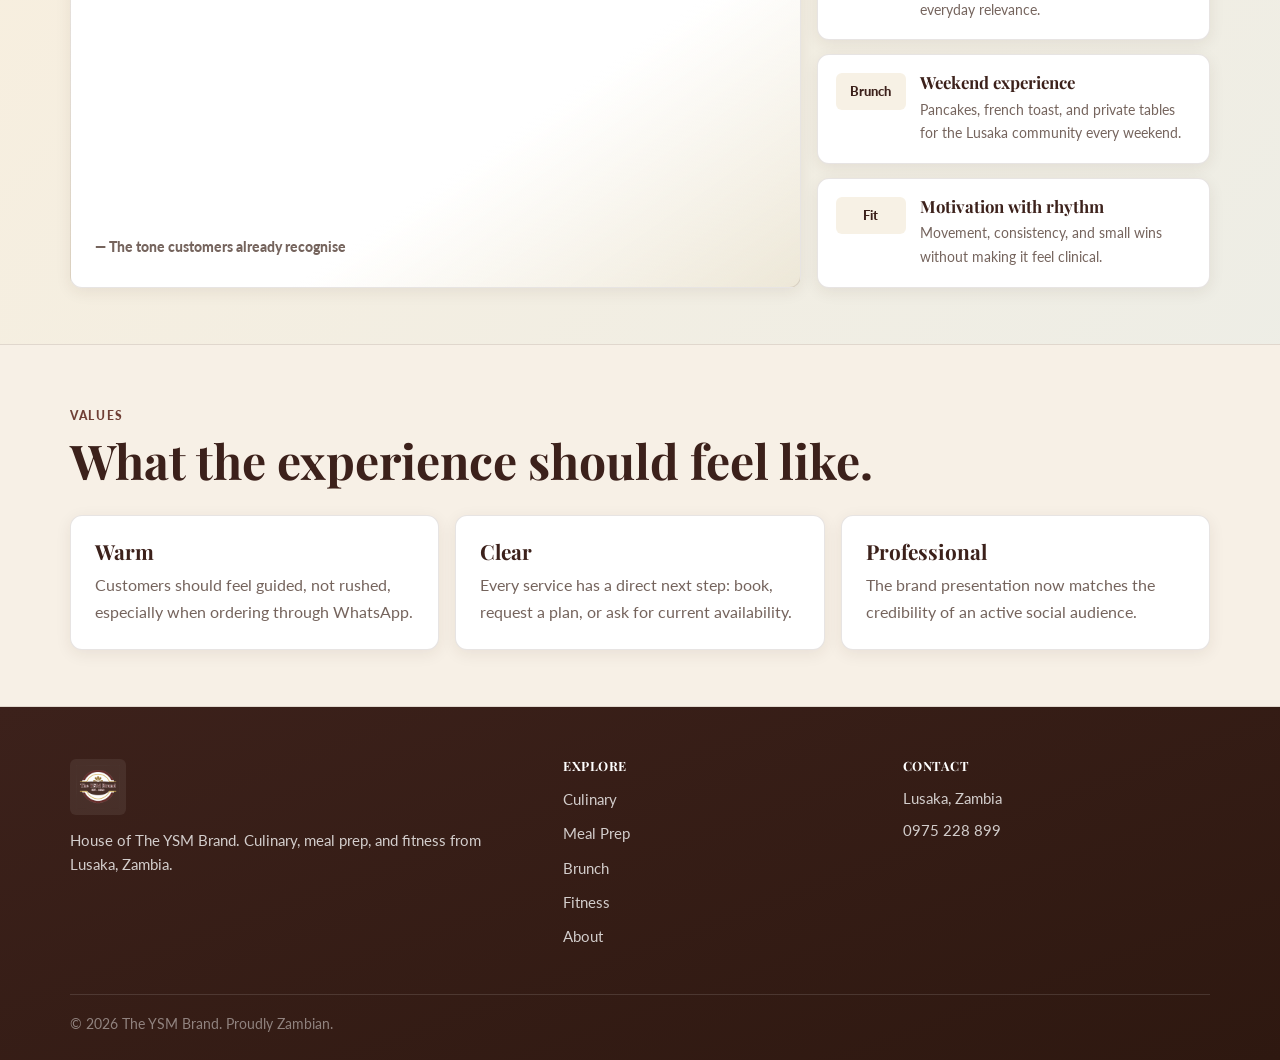
==== commit 68afc438: "Add files via upload" ====
--- a/ysm-brand/about.html
+++ b/ysm-brand/about.html
@@ -4,27 +4,9 @@
     <meta charset="UTF-8">
     <meta name="viewport" content="width=device-width, initial-scale=1.0">
     <title>About | The YSM Brand</title>
-    <meta name="description" content="Learn about The YSM Brand, a Lusaka-based wellness brand established in 2020 across skincare, culinary experiences, and fitness nutrition.">
-    <meta name="author" content="The YSM Brand">
-    <meta name="robots" content="index, follow">
+    <meta name="description" content="Learn about The YSM Brand, a Lusaka-based wellness brand established in 2020 across culinary experiences and fitness nutrition.">
     <meta name="theme-color" content="#c7a253">
-    <link rel="canonical" href="https://ysm.zingati.app/about.html">
-    <meta property="og:site_name" content="The YSM Brand">
-    <meta property="og:locale" content="en_ZM">
-    <meta property="og:type" content="website">
-    <meta property="og:title" content="About The YSM Brand">
-    <meta property="og:description" content="A proudly Zambian lifestyle and wellness brand in Lusaka across skincare, culinary, and fitness.">
-    <meta property="og:url" content="https://ysm.zingati.app/about.html">
-    <meta property="og:image" content="https://ysm.zingati.app/images/social-preview.png">
-    <meta property="og:image:width" content="1200">
-    <meta property="og:image:height" content="630">
-    <meta property="og:image:alt" content="The YSM Brand logo with Lusaka wellness house information">
-    <meta name="twitter:card" content="summary_large_image">
-    <meta name="twitter:title" content="About The YSM Brand">
-    <meta name="twitter:description" content="A Lusaka-based wellness brand across skincare, culinary experiences, and fitness nutrition.">
-    <meta name="twitter:image" content="https://ysm.zingati.app/images/social-preview.png">
     <link rel="icon" href="favicon.ico" sizes="any">
-    <link rel="icon" href="favicon-32x32.png" type="image/png" sizes="32x32">
     <link rel="apple-touch-icon" href="apple-touch-icon.png" sizes="180x180">
     <link rel="manifest" href="site.webmanifest">
     <link rel="stylesheet" href="css/styles.css">
@@ -33,17 +15,95 @@
     <link href="https://fonts.googleapis.com/css2?family=Playfair+Display:wght@600;700&family=Lato:wght@400;700;900&display=swap" rel="stylesheet">
 </head>
 <body>
-    <nav class="navbar"><div class="container nav-container"><div class="logo"><a href="index.html"><img src="images/ysm-logo.png" alt="The YSM Brand logo" class="logo-img"><span class="logo-text">The YSM Brand</span></a></div><button class="mobile-menu-toggle" aria-label="Toggle menu" aria-expanded="false"><span></span><span></span><span></span></button><ul class="nav-links"><li><a href="index.html">Home</a></li><li><a href="skincare.html">Skincare</a></li><li><a href="culinary.html">Culinary</a></li><li><a href="meal-prep.html">Meal Prep</a></li><li><a href="brunch.html">Brunch</a></li><li><a href="fitness.html">Fitness</a></li><li><a href="about.html">About</a></li><li><a href="contact.html" class="nav-cta">Contact</a></li></ul></div></nav>
+    <nav class="navbar">
+        <div class="container nav-container">
+            <div class="logo"><a href="index.html"><img src="images/ysm-logo.png" alt="The YSM Brand logo" class="logo-img"><span class="logo-text">The YSM Brand</span></a></div>
+            <ul class="nav-links">
+                <li><a href="index.html">Home</a></li><li><a href="culinary.html">Culinary</a></li><li><a href="meal-prep.html">Meal Prep</a></li><li><a href="brunch.html">Brunch</a></li><li><a href="family-experience.html" class="nav-family">Family Club</a></li><li><a href="fitness.html">Fitness</a></li><li><a href="about.html" class="active">About</a></li><li><a href="contact.html" class="nav-cta">Contact</a></li>
+            </ul>
+            <button class="mobile-menu-toggle" id="menuToggle" aria-label="Open menu"><span></span><span></span><span></span></button>
+        </div>
+    </nav>
+    <nav class="mobile-nav-drawer" id="mobileNav">
+        <a href="index.html">Home</a><a href="culinary.html">Culinary</a><a href="meal-prep.html">Meal Prep</a><a href="brunch.html">Brunch</a><a href="family-experience.html" class="nav-family">✦ Family Club</a><a href="fitness.html">Fitness</a><a href="about.html">About</a><a href="contact.html" class="nav-cta">Contact</a>
+    </nav>
 
     <main>
-        <section class="page-hero"><div class="container page-hero-grid"><div><span class="eyebrow">Established 2020</span><h1>House of The YSM Brand.</h1><p class="page-lede">A proudly Zambian lifestyle and wellness brand in Lusaka, known publicly for three pillars: skincare, culinary, and fitness.</p></div><img class="page-hero-image" src="images/skincare-products.jpg" alt="Wellness products representing The YSM Brand care pillar"></div></section>
-        <section><div class="container split"><div><span class="section-kicker">Brand story</span><h2 class="section-title">Rooted in daily wellness, made for the YSM family.</h2><p class="section-lede">The YSM Brand has grown its audience through Facebook and Instagram by presenting a focused identity: self-care products, food experiences, and nutrition support for customers who want quality with a local touch.</p><ul class="check-list"><li>Located in Lusaka, Zambia.</li><li>Public brand handle: @theysmbrand.</li><li>Core promise: skincare, culinary, and fitness under one polished house.</li><li>Social voice: warm, motivational, proud, and community-first.</li></ul></div><div class="brand-card"><img src="images/ysm-logo.png" alt="The YSM Brand logo"><dl><div><dt>6,418</dt><dd>Instagram followers</dd></div><div><dt>6,972</dt><dd>Facebook likes</dd></div><div><dt>722</dt><dd>Instagram posts</dd></div></dl></div></div></section>
-        <section class="warm-band"><div class="container social-proof-grid"><article class="voice-card"><blockquote>Dear Lusaka YSM family...</blockquote><cite>The tone customers already recognize</cite></article><div class="menu-board"><article class="menu-card"><div class="menu-date">Skin</div><div><h3>Care that feels personal</h3><p>Skincare remains a core pillar and a direct reason customers message the brand.</p></div></article><article class="menu-card"><div class="menu-date">Food</div><div><h3>Menus with personality</h3><p>Meal prep Mondays, midweek menus, brunch launches, and comfort plates give the brand everyday relevance.</p></div></article><article class="menu-card"><div class="menu-date">Fit</div><div><h3>Motivation with rhythm</h3><p>The feed encourages movement, consistency, and small wins without making the experience feel clinical.</p></div></article></div></div></section>
-        <section class="band"><div class="container"><span class="section-kicker">Values</span><h2 class="section-title">What the experience should feel like.</h2><div class="grid-3"><article class="card"><h3>Warm</h3><p>Customers should feel guided, not rushed, especially when ordering through WhatsApp.</p></article><article class="card"><h3>Clear</h3><p>Every service has a direct next step: shop, book, request a plan, or ask for current availability.</p></article><article class="card"><h3>Professional</h3><p>The brand presentation now matches the credibility of an active social audience.</p></article></div></div></section>
-        <div class="mobile-action-bar"><a class="btn btn-whatsapp" target="_blank" rel="noopener" href="https://wa.me/260975228899?text=Hi%20The%20YSM%20Brand,%20I%20would%20like%20to%20learn%20more">WhatsApp</a><a class="btn btn-outline" href="skincare.html">Skincare</a></div>
+        <section class="page-hero">
+            <div class="container page-hero-inner">
+                <div class="page-hero-text">
+                    <span class="eyebrow">Established 2020</span>
+                    <h1>House of The YSM Brand.</h1>
+                    <p class="page-lede">A proudly Zambian lifestyle and wellness brand in Lusaka, known for culinary experiences, meal prep, brunch, and fitness nutrition.</p>
+                </div>
+                <img class="page-hero-image" src="images/ysm-meal-preps-main.jpg" alt="YSM meal preps — the YSM Brand culinary pillar" loading="eager">
+            </div>
+        </section>
+
+        <section>
+            <div class="container split">
+                <div>
+                    <span class="section-kicker">Brand story</span>
+                    <h2 class="section-title">Rooted in daily wellness, made for the YSM family.</h2>
+                    <p class="section-lede">The YSM Brand has grown its audience through Facebook and Instagram by presenting a focused identity: food experiences and nutrition support for customers who want quality with a local touch.</p>
+                    <ul class="check-list">
+                        <li>Located in Lusaka, Zambia</li>
+                        <li>Public brand handle: @theysmbrand</li>
+                        <li>Core promise: culinary and fitness under one polished house</li>
+                        <li>Social voice: warm, motivational, proud, and community-first</li>
+                    </ul>
+                </div>
+                <div class="brand-card">
+                    <img src="images/ysm-logo.png" alt="The YSM Brand logo">
+                    <dl>
+                        <div><dt>6,418</dt><dd>Instagram followers</dd></div>
+                        <div><dt>6,972</dt><dd>Facebook likes</dd></div>
+                        <div><dt>722</dt><dd>Instagram posts</dd></div>
+                    </dl>
+                </div>
+            </div>
+        </section>
+
+        <section class="warm-band">
+            <div class="container social-proof-grid">
+                <article class="voice-card">
+                    <div><blockquote>"Dear Lusaka YSM family..."</blockquote></div>
+                    <cite>— The tone customers already recognise</cite>
+                </article>
+                <div class="menu-board">
+                    <article class="menu-card"><div class="menu-date">Food</div><div><h3>Menus with personality</h3><p>Meal prep Mondays, midweek menus, brunch launches, and comfort plates — everyday relevance.</p></div></article>
+                    <article class="menu-card"><div class="menu-date">Brunch</div><div><h3>Weekend experience</h3><p>Pancakes, french toast, and private tables for the Lusaka community every weekend.</p></div></article>
+                    <article class="menu-card"><div class="menu-date">Fit</div><div><h3>Motivation with rhythm</h3><p>Movement, consistency, and small wins without making it feel clinical.</p></div></article>
+                </div>
+            </div>
+        </section>
+
+        <section class="band">
+            <div class="container">
+                <span class="section-kicker">Values</span>
+                <h2 class="section-title" style="margin-bottom:28px">What the experience should feel like.</h2>
+                <div class="grid-3">
+                    <article class="card"><h3>Warm</h3><p>Customers should feel guided, not rushed, especially when ordering through WhatsApp.</p></article>
+                    <article class="card"><h3>Clear</h3><p>Every service has a direct next step: book, request a plan, or ask for current availability.</p></article>
+                    <article class="card"><h3>Professional</h3><p>The brand presentation now matches the credibility of an active social audience.</p></article>
+                </div>
+            </div>
+        </section>
     </main>
 
-    <footer class="footer"><div class="container footer-grid"><div><img src="images/ysm-logo.png" alt="The YSM Brand logo" class="footer-logo"><p>House of The YSM Brand. Skincare, culinary, and fitness from Lusaka, Zambia.</p></div><div><h4>Explore</h4><ul><li><a href="skincare.html">Skincare</a></li><li><a href="culinary.html">Culinary</a></li><li><a href="meal-prep.html">Meal Prep</a></li><li><a href="brunch.html">Brunch</a></li><li><a href="fitness.html">Fitness</a></li><li><a href="about.html">About</a></li></ul></div><div><h4>Contact</h4><p>Lusaka, Zambia</p><p><a href="https://wa.me/260975228899">0975 228 899</a></p><p><a href="https://www.instagram.com/theysmbrand/">@theysmbrand</a></p></div></div><div class="container footer-bottom">&copy; 2026 The YSM Brand. Proudly Zambian.</div></footer>
+    <footer class="footer">
+        <div class="container footer-grid">
+            <div><img src="images/ysm-logo.png" alt="The YSM Brand logo" class="footer-logo"><p>House of The YSM Brand. Culinary, meal prep, and fitness from Lusaka, Zambia.</p></div>
+            <div><h4>Explore</h4><ul><li><a href="culinary.html">Culinary</a></li><li><a href="meal-prep.html">Meal Prep</a></li><li><a href="brunch.html">Brunch</a></li><li><a href="fitness.html">Fitness</a></li><li><a href="about.html">About</a></li></ul></div>
+            <div><h4>Contact</h4><p>Lusaka, Zambia</p><p style="margin-top:8px"><a href="https://wa.me/260975228899">0975 228 899</a></p></div>
+        </div>
+        <div class="container footer-bottom">&copy; 2026 The YSM Brand. Proudly Zambian.</div>
+    </footer>
+    <div class="mobile-action-bar">
+        <a class="btn btn-whatsapp" target="_blank" rel="noopener" href="https://wa.me/260975228899">WhatsApp</a>
+        <a class="btn btn-outline" href="culinary.html">Culinary</a>
+    </div>
     <script src="js/main.js"></script>
+    <script>const t=document.getElementById('menuToggle'),d=document.getElementById('mobileNav');t.addEventListener('click',()=>{d.classList.toggle('active');});</script>
 </body>
 </html>
--- a/ysm-brand/css/styles.css
+++ b/ysm-brand/css/styles.css
@@ -1,1018 +1,879 @@
+/* ============================================================
+   THE YSM BRAND — Mobile-first Design System
+   ============================================================ */
+
 :root {
     --ink: #241713;
     --espresso: #3c211b;
     --cocoa: #6f3f35;
     --clay: #9d6a58;
     --gold: #c7a253;
+    --gold-light: rgba(199, 162, 83, 0.15);
     --leaf: #3f6f5f;
     --cream: #f7f0e6;
     --linen: #fffaf3;
     --white: #ffffff;
     --muted: #75645d;
-    --line: rgba(60, 33, 27, 0.14);
-    --shadow: 0 18px 45px rgba(60, 33, 27, 0.12);
-    --radius: 8px;
+    --line: rgba(60, 33, 27, 0.12);
+    --shadow-sm: 0 4px 16px rgba(60, 33, 27, 0.08);
+    --shadow: 0 12px 40px rgba(60, 33, 27, 0.12);
+    --shadow-lg: 0 24px 60px rgba(60, 33, 27, 0.16);
+    --radius-sm: 6px;
+    --radius: 12px;
+    --radius-lg: 20px;
     --font-heading: "Playfair Display", Georgia, serif;
     --font-body: "Lato", Arial, sans-serif;
 }
 
-* {
-    box-sizing: border-box;
-}
-
-html {
-    scroll-behavior: smooth;
-}
-
+/* ---- Reset ---- */
+*, *::before, *::after { box-sizing: border-box; }
+html { scroll-behavior: smooth; }
 body {
     margin: 0;
     font-family: var(--font-body);
     color: var(--ink);
     background: var(--linen);
     line-height: 1.65;
-}
-
-img {
-    max-width: 100%;
-    display: block;
-}
-
-a {
-    color: inherit;
-}
-
+    -webkit-font-smoothing: antialiased;
+}
+img { max-width: 100%; display: block; }
+a { color: inherit; text-decoration: none; }
+h1, h2, h3, h4 {
+    font-family: var(--font-heading);
+    line-height: 1.08;
+    margin: 0;
+    color: var(--espresso);
+}
+p { margin: 0; }
+
+/* ---- Layout ---- */
 .container {
-    width: min(1120px, calc(100% - 40px));
+    width: min(1140px, 100% - 32px);
     margin: 0 auto;
 }
 
+/* ============================================================
+   NAVBAR
+   ============================================================ */
 .navbar {
     position: sticky;
     top: 0;
-    z-index: 50;
-    background: rgba(255, 250, 243, 0.94);
+    z-index: 100;
+    background: rgba(255, 250, 243, 0.96);
     border-bottom: 1px solid var(--line);
-    backdrop-filter: blur(16px);
-}
-
+    backdrop-filter: blur(20px);
+    -webkit-backdrop-filter: blur(20px);
+}
 .nav-container {
-    min-height: 78px;
+    height: 68px;
     display: flex;
     align-items: center;
     justify-content: space-between;
-    gap: 18px;
-}
-
+    gap: 16px;
+}
 .logo a {
     display: flex;
     align-items: center;
-    gap: 12px;
-    text-decoration: none;
-}
-
+    gap: 10px;
+}
 .logo-img {
-    width: 52px;
-    height: 52px;
+    width: 44px;
+    height: 44px;
     border-radius: 50%;
     object-fit: cover;
-    box-shadow: 0 6px 18px rgba(36, 23, 19, 0.12);
-}
-
+    box-shadow: 0 4px 12px rgba(36, 23, 19, 0.15);
+    flex-shrink: 0;
+}
 .logo-text {
     font-family: var(--font-heading);
     font-weight: 700;
-    letter-spacing: 0;
-    font-size: 1.25rem;
+    font-size: 1.1rem;
+    color: var(--espresso);
     white-space: nowrap;
 }
-
 .nav-links {
-    display: flex;
+    display: none; /* hidden on mobile */
     align-items: center;
-    gap: 16px;
+    gap: 6px;
     padding: 0;
     margin: 0;
     list-style: none;
-    white-space: nowrap;
-}
-
+}
 .nav-links a {
-    text-decoration: none;
+    padding: 7px 12px;
+    border-radius: 999px;
+    font-size: 0.88rem;
+    font-weight: 700;
     color: var(--muted);
-    font-size: 0.9rem;
-    font-weight: 700;
-}
-
-.nav-links a:hover,
-.nav-links a.active {
-    color: var(--espresso);
-}
-
+    transition: color 0.2s, background 0.2s;
+}
+.nav-links a:hover, .nav-links a.active { color: var(--espresso); background: var(--gold-light); }
 .nav-cta {
-    padding: 9px 14px;
-    background: var(--espresso);
+    background: var(--espresso) !important;
     color: var(--white) !important;
-    border-radius: 999px;
-}
-
+    padding: 8px 18px !important;
+}
+.nav-family {
+    background: linear-gradient(135deg, rgba(199,162,83,0.22), rgba(199,162,83,0.08)) !important;
+    color: #7a5a1e !important;
+    border: 1px solid rgba(199,162,83,0.38) !important;
+}
+.nav-family:hover, .nav-family.active {
+    background: linear-gradient(135deg, rgba(199,162,83,0.38), rgba(199,162,83,0.18)) !important;
+    color: var(--espresso) !important;
+}
+.btn-gold {
+    background: linear-gradient(135deg, #c7a253, #a07833);
+    color: #1a0e06;
+    font-weight: 900;
+    box-shadow: 0 8px 28px rgba(199,162,83,0.38);
+}
+.btn-gold:hover {
+    background: linear-gradient(135deg, #d4b060, #b08840);
+    transform: translateY(-2px);
+    box-shadow: 0 14px 36px rgba(199,162,83,0.48);
+}
 .mobile-menu-toggle {
-    display: none;
+    display: flex;
     width: 44px;
     height: 44px;
-    border: 1px solid var(--line);
+    border: 1.5px solid var(--line);
     border-radius: 999px;
     background: var(--white);
     align-items: center;
     justify-content: center;
     flex-direction: column;
     gap: 5px;
-}
-
+    cursor: pointer;
+    flex-shrink: 0;
+}
 .mobile-menu-toggle span {
     width: 18px;
     height: 2px;
     background: var(--espresso);
-}
-
-.hero,
-.page-hero {
-    position: relative;
-    overflow: hidden;
-    background:
-        radial-gradient(circle at 14% 18%, rgba(199, 162, 83, 0.18), transparent 28%),
-        radial-gradient(circle at 88% 8%, rgba(63, 111, 95, 0.26), transparent 32%),
-        linear-gradient(135deg, #fffdf8 0%, #e4efe7 48%, #f1d4c3 100%);
-}
-
-.hero {
-    min-height: auto;
+    border-radius: 2px;
+    transition: transform 0.2s;
+}
+
+/* Mobile nav drawer */
+.mobile-nav-drawer {
+    display: none;
+    position: fixed;
+    inset: 68px 0 0;
+    background: var(--linen);
+    z-index: 99;
+    padding: 24px 20px;
+    flex-direction: column;
+    gap: 4px;
+    overflow-y: auto;
+}
+.mobile-nav-drawer.active { display: flex; }
+.mobile-nav-drawer a {
+    display: block;
+    padding: 16px 18px;
+    border-radius: var(--radius);
+    font-size: 1.1rem;
+    font-weight: 700;
+    color: var(--espresso);
+    border-bottom: 1px solid var(--line);
+}
+.mobile-nav-drawer a.nav-cta {
+    background: var(--espresso);
+    color: var(--white);
+    border: none;
+    margin-top: 12px;
+    text-align: center;
+}
+
+/* ============================================================
+   NOTICE BAR
+   ============================================================ */
+.notice-bar {
+    background: var(--espresso);
+    color: var(--white);
+    padding: 10px 0;
+    font-size: 0.88rem;
+}
+.notice-bar .container {
     display: flex;
     align-items: center;
-}
-
-.hero-grid {
-    display: grid;
-    grid-template-columns: minmax(0, 1.08fr) minmax(300px, 0.92fr);
-    gap: 56px;
-    align-items: center;
-    padding: 74px 0 54px;
-}
-
-.eyebrow {
-    display: inline-flex;
-    align-items: center;
-    gap: 10px;
-    color: var(--cocoa);
-    font-size: 0.78rem;
-    font-weight: 900;
-    letter-spacing: 0.12em;
-    text-transform: uppercase;
-}
-
-.eyebrow::before {
-    content: "";
-    width: 34px;
-    height: 2px;
-    background: var(--gold);
-}
-
-h1,
-h2,
-h3 {
-    font-family: var(--font-heading);
-    line-height: 1.08;
-    margin: 0;
-    color: var(--espresso);
-}
-
-h1 {
-    font-size: clamp(3rem, 7vw, 6.8rem);
-    letter-spacing: 0;
-    margin: 16px 0 20px;
-}
-
-.hero-lede,
-.page-lede,
-.section-lede {
-    color: var(--muted);
-    font-size: 1.12rem;
-    max-width: 720px;
-}
-
-.hero-lede {
-    font-size: clamp(1.08rem, 2vw, 1.32rem);
-    max-width: 650px;
-}
-
-.hero-actions,
-.section-actions {
-    display: flex;
+    justify-content: space-between;
+    gap: 12px;
     flex-wrap: wrap;
-    gap: 14px;
-    margin-top: 30px;
-}
-
+}
+.notice-bar a { color: var(--gold); font-weight: 900; }
+
+/* ============================================================
+   BUTTONS
+   ============================================================ */
 .btn {
     display: inline-flex;
     align-items: center;
     justify-content: center;
-    min-height: 46px;
-    padding: 12px 22px;
+    gap: 8px;
+    min-height: 50px;
+    padding: 13px 26px;
     border-radius: 999px;
-    border: 1px solid transparent;
-    text-decoration: none;
+    border: 1.5px solid transparent;
+    font-family: var(--font-body);
+    font-size: 0.95rem;
     font-weight: 900;
-    transition: transform 0.2s ease, box-shadow 0.2s ease, background 0.2s ease;
-}
-
-.btn:hover {
-    transform: translateY(-2px);
-}
-
-.btn-primary {
+    cursor: pointer;
+    transition: transform 0.18s ease, box-shadow 0.18s ease, opacity 0.18s;
+}
+.btn:active { transform: scale(0.97); }
+.btn-primary { background: var(--espresso); color: var(--white); box-shadow: 0 8px 24px rgba(60,33,27,0.22); }
+.btn-primary:hover { box-shadow: 0 12px 32px rgba(60,33,27,0.28); transform: translateY(-1px); }
+.btn-secondary { background: var(--white); color: var(--espresso); border-color: var(--line); box-shadow: var(--shadow-sm); }
+.btn-whatsapp { background: #1fa855; color: var(--white); box-shadow: 0 8px 24px rgba(31,168,85,0.25); }
+.btn-whatsapp:hover { background: #1a9449; transform: translateY(-1px); }
+.btn-outline { color: var(--espresso); border-color: rgba(60,33,27,0.25); background: transparent; }
+.btn-sm { min-height: 40px; padding: 9px 18px; font-size: 0.88rem; }
+.btn-full { width: 100%; }
+
+/* ============================================================
+   TYPOGRAPHY HELPERS
+   ============================================================ */
+.eyebrow, .section-kicker {
+    display: inline-flex;
+    align-items: center;
+    gap: 8px;
+    color: var(--cocoa);
+    font-size: 0.75rem;
+    font-weight: 900;
+    letter-spacing: 0.14em;
+    text-transform: uppercase;
+}
+.eyebrow::before {
+    content: "";
+    width: 28px;
+    height: 2px;
+    background: var(--gold);
+    flex-shrink: 0;
+}
+h1 { font-size: clamp(2.6rem, 9vw, 5.5rem); margin: 14px 0 18px; }
+.section-title { font-size: clamp(1.8rem, 5vw, 3rem); margin: 8px 0 14px; }
+.hero-lede, .page-lede { color: var(--muted); font-size: 1.05rem; line-height: 1.7; }
+.section-lede { color: var(--muted); font-size: 1rem; line-height: 1.7; }
+
+/* ============================================================
+   HERO — mobile first
+   ============================================================ */
+.hero {
+    background:
+        radial-gradient(circle at 10% 20%, rgba(199,162,83,0.2), transparent 40%),
+        radial-gradient(circle at 90% 5%, rgba(63,111,95,0.22), transparent 35%),
+        linear-gradient(160deg, #fffdf8 0%, #eaf2ea 55%, #f5e0d2 100%);
+    padding-bottom: 0;
+}
+.hero-inner {
+    display: flex;
+    flex-direction: column;
+    padding: 48px 0 0;
+}
+.hero-text { padding-bottom: 32px; }
+.hero-text h1 { line-height: 1.0; }
+.hero-actions {
+    display: flex;
+    flex-direction: column;
+    gap: 12px;
+    margin-top: 28px;
+}
+.hero-note {
+    margin-top: 18px;
+    padding: 14px 16px;
+    background: rgba(199,162,83,0.12);
+    border-left: 3px solid var(--gold);
+    border-radius: 0 var(--radius-sm) var(--radius-sm) 0;
+    font-size: 0.92rem;
+    color: var(--muted);
+    font-weight: 700;
+}
+
+/* Hero photo — natural width, slight overflow for visual drama */
+.hero-photo-wrap {
+    position: relative;
+    width: 100%;
+    border-radius: var(--radius-lg) var(--radius-lg) 0 0;
+    overflow: hidden;
+}
+.hero-photo-wrap img {
+    width: 100%;
+    height: auto;
+    display: block;
+    aspect-ratio: 4/3;
+    object-fit: cover;
+    object-position: center top;
+}
+.hero-stats {
+    display: grid;
+    grid-template-columns: repeat(3, 1fr);
     background: var(--espresso);
-    color: var(--white);
-    box-shadow: 0 12px 24px rgba(60, 33, 27, 0.18);
-}
-
-.btn-secondary {
+    border-radius: 0 0 var(--radius-lg) var(--radius-lg);
+}
+.hero-stat {
+    padding: 18px 12px;
+    text-align: center;
+    border-right: 1px solid rgba(255,255,255,0.1);
+}
+.hero-stat:last-child { border-right: none; }
+.hero-stat strong {
+    display: block;
+    font-family: var(--font-heading);
+    font-size: 1.6rem;
+    color: var(--gold);
+    line-height: 1;
+}
+.hero-stat span {
+    display: block;
+    font-size: 0.72rem;
+    color: rgba(255,255,255,0.65);
+    margin-top: 4px;
+    font-weight: 700;
+    text-transform: uppercase;
+    letter-spacing: 0.06em;
+}
+
+/* ============================================================
+   PHOTO GALLERY STRIP
+   ============================================================ */
+.gallery-section {
+    padding: 48px 0;
     background: var(--white);
-    color: var(--espresso);
-    border-color: var(--line);
-}
-
-.btn-whatsapp {
-    background: #1fa855;
-    color: var(--white);
-}
-
-.btn-outline {
-    color: var(--espresso);
-    border-color: rgba(60, 33, 27, 0.28);
-    background: transparent;
-}
-
-.notice-bar {
-    background: var(--espresso);
-    color: var(--white);
-    padding: 12px 0;
-    font-size: 0.9rem;
-}
-
-.notice-bar .container {
-    display: flex;
-    align-items: center;
-    justify-content: space-between;
-    gap: 18px;
-}
-
-.notice-bar a {
+}
+.gallery-section .section-kicker { margin-bottom: 6px; }
+.gallery-section .section-title { margin-bottom: 24px; }
+
+.photo-grid {
+    display: grid;
+    grid-template-columns: 1fr 1fr;
+    gap: 10px;
+}
+.photo-grid-item {
+    position: relative;
+    border-radius: var(--radius);
+    overflow: hidden;
+    background: var(--cream);
+}
+.photo-grid-item img {
+    width: 100%;
+    height: 100%;
+    object-fit: cover;
+    object-position: center;
+    display: block;
+    transition: transform 0.4s ease;
+}
+.photo-grid-item:hover img { transform: scale(1.03); }
+.photo-grid-item.tall { grid-row: span 2; }
+.photo-grid-item.wide { grid-column: span 2; }
+
+/* Aspect ratios per slot */
+.photo-grid-item:not(.tall):not(.wide) { aspect-ratio: 4/3; }
+.photo-grid-item.tall { aspect-ratio: auto; min-height: 320px; }
+.photo-grid-item.wide { aspect-ratio: 16/7; }
+
+/* Portrait-photo grid — full image, no cropping */
+.photo-grid--portrait {
+    grid-template-columns: 1fr 1fr;
+}
+.photo-grid--portrait .photo-grid-item {
+    aspect-ratio: 3/4 !important;
+    min-height: unset !important;
+    grid-row: unset !important;
+    grid-column: unset !important;
+    background: #1c1008;
+}
+.photo-grid--portrait .photo-grid-item img {
+    object-fit: contain;
+    object-position: center;
+}
+
+.photo-label {
+    position: absolute;
+    bottom: 0;
+    left: 0;
+    right: 0;
+    padding: 28px 16px 14px;
+    background: linear-gradient(to top, rgba(36,23,19,0.72), transparent);
     color: var(--white);
     font-weight: 900;
-}
-
-.brand-card {
-    position: relative;
-    padding: 34px;
-    background: rgba(255, 255, 255, 0.78);
-    border: 1px solid rgba(255, 255, 255, 0.85);
+    font-size: 0.92rem;
+}
+
+/* ============================================================
+   SECTIONS & BANDS
+   ============================================================ */
+section { padding: 56px 0; }
+.band { background: var(--cream); border-block: 1px solid var(--line); }
+.warm-band {
+    background:
+        linear-gradient(135deg, rgba(199,162,83,0.13), rgba(63,111,95,0.09)),
+        var(--linen);
+}
+.dark-band {
+    background: linear-gradient(145deg, var(--espresso) 0%, #5b312a 100%);
+    color: var(--white);
+}
+.dark-band .section-title, .dark-band h2 { color: var(--white); }
+.dark-band .section-lede, .dark-band p { color: rgba(255,255,255,0.75); }
+
+/* Section head */
+.section-head { margin-bottom: 32px; }
+
+/* ============================================================
+   CARDS — GRID LAYOUTS
+   ============================================================ */
+.grid-2 { display: grid; gap: 16px; }
+.grid-3 { display: grid; gap: 16px; }
+.grid-4 { display: grid; gap: 16px; }
+.plan-grid { display: grid; gap: 16px; }
+
+/* Base card */
+.card, .plan-card, .step-card, .contact-card, .faq-item {
+    background: var(--white);
+    border: 1px solid var(--line);
     border-radius: var(--radius);
-    box-shadow: var(--shadow);
-}
-
-.brand-card.compact {
     padding: 24px;
-}
-
-.brand-card img {
-    width: min(360px, 90%);
-    margin: 0 auto 28px;
-    border-radius: 50%;
-}
-
-.hero-media-card img {
+    box-shadow: var(--shadow-sm);
+}
+.card h3, .plan-card h3 { font-size: 1.3rem; margin-bottom: 10px; }
+.card p, .plan-card p, .step-card p, .contact-card p, .faq-item p { color: var(--muted); margin-top: 8px; }
+.card-link { text-decoration: none; display: block; transition: transform 0.2s, box-shadow 0.2s; }
+.card-link:hover { transform: translateY(-3px); box-shadow: var(--shadow); }
+
+/* ============================================================
+   VISUAL PHOTO CARDS — images shown at natural ratio
+   ============================================================ */
+.visual-card {
+    display: flex;
+    flex-direction: column;
+    background: var(--white);
+    border: 1px solid var(--line);
+    border-radius: var(--radius);
+    overflow: hidden;
+    box-shadow: var(--shadow-sm);
+    transition: transform 0.22s, box-shadow 0.22s;
+}
+.visual-card:hover { transform: translateY(-4px); box-shadow: var(--shadow); }
+.visual-card-img {
     width: 100%;
-    aspect-ratio: 4 / 3;
+    aspect-ratio: 3/2;
     object-fit: cover;
+    object-position: center top;
+    display: block;
+    flex-shrink: 0;
+}
+.visual-card-img--portrait {
+    aspect-ratio: 2/3;
+    object-fit: contain;
+    background: var(--cream);
+    object-position: center;
+}
+.visual-card-body {
+    padding: 18px 20px 22px;
+    flex: 1;
+    display: flex;
+    flex-direction: column;
+    gap: 6px;
+}
+.visual-card-body h3 { font-size: 1.2rem; color: var(--espresso); }
+.visual-card-body p { color: var(--muted); font-size: 0.92rem; margin: 0; }
+
+/* ============================================================
+   HERO FEATURE CARD (page hero image)
+   ============================================================ */
+.page-hero {
+    background:
+        radial-gradient(circle at 12% 18%, rgba(199,162,83,0.18), transparent 30%),
+        radial-gradient(circle at 88% 8%, rgba(63,111,95,0.22), transparent 32%),
+        linear-gradient(140deg, #fffdf8 0%, #e8f0ea 50%, #f3ddd0 100%);
+    padding: 48px 0 0;
+}
+.page-hero-inner {
+    display: flex;
+    flex-direction: column;
+    gap: 36px;
+    padding-bottom: 48px;
+}
+.page-hero-text { display: flex; flex-direction: column; gap: 14px; }
+.page-hero-text h1 { font-size: clamp(2.2rem, 7vw, 4.6rem); }
+.page-hero-image {
+    width: 100%;
+    aspect-ratio: 4/3;
+    object-fit: cover;
+    object-position: center top;
+    border-radius: var(--radius-lg);
+    box-shadow: var(--shadow-lg);
+}
+
+/* ============================================================
+   MENU BOARD
+   ============================================================ */
+.menu-board { display: grid; gap: 14px; }
+.menu-card {
+    display: grid;
+    grid-template-columns: 70px 1fr;
+    gap: 14px;
+    align-items: start;
+    background: var(--white);
+    border: 1px solid var(--line);
     border-radius: var(--radius);
-}
-
-.brand-card dl,
+    padding: 18px;
+    box-shadow: var(--shadow-sm);
+}
+.menu-date {
+    padding: 10px 8px;
+    border-radius: var(--radius-sm);
+    background: var(--gold-light);
+    color: var(--espresso);
+    font-weight: 900;
+    font-size: 0.8rem;
+    text-align: center;
+    line-height: 1.3;
+}
+.menu-card h3 { font-size: 1.05rem; margin-bottom: 6px; }
+.menu-card p { color: var(--muted); font-size: 0.9rem; }
+.menu-price { display: inline-flex; align-items: center; gap: 6px; margin-top: 8px; color: var(--leaf); font-weight: 900; font-size: 0.88rem; }
+
+/* ============================================================
+   VOICE / SOCIAL PROOF
+   ============================================================ */
+.social-proof-grid {
+    display: grid;
+    gap: 16px;
+}
+.voice-card {
+    display: flex;
+    flex-direction: column;
+    justify-content: space-between;
+    gap: 20px;
+    background: linear-gradient(145deg, var(--white) 60%, rgba(199,162,83,0.08));
+    border: 1px solid var(--line);
+    border-radius: var(--radius);
+    padding: 28px 24px;
+    box-shadow: var(--shadow-sm);
+    min-height: 200px;
+}
+.voice-card blockquote {
+    margin: 0;
+    font-family: var(--font-heading);
+    font-size: clamp(1.4rem, 4vw, 2.2rem);
+    color: var(--espresso);
+    line-height: 1.2;
+}
+.voice-card cite { font-style: normal; font-weight: 900; color: var(--muted); font-size: 0.85rem; }
+
+/* ============================================================
+   STATS GRID
+   ============================================================ */
 .stats-grid {
     display: grid;
     grid-template-columns: repeat(3, 1fr);
-    gap: 12px;
-}
-
-.stat,
-.brand-card div {
-    padding: 18px;
+    gap: 10px;
+}
+.stat {
+    padding: 16px 12px;
+    background: rgba(255,250,243,0.9);
     border: 1px solid var(--line);
-    border-radius: var(--radius);
-    background: rgba(255, 250, 243, 0.88);
-}
-
-.stat strong,
-.brand-card dt {
-    display: block;
-    font-family: var(--font-heading);
-    color: var(--espresso);
-    font-size: 1.45rem;
-    line-height: 1.1;
-}
-
-.stat span,
-.brand-card dd {
-    display: block;
-    margin: 6px 0 0;
-    color: var(--muted);
-    font-size: 0.88rem;
-}
-
-.page-hero {
-    padding: 82px 0 58px;
-}
-
-.page-hero-grid {
-    display: grid;
-    grid-template-columns: minmax(0, 1fr) minmax(280px, 440px);
-    gap: 42px;
-    align-items: center;
-}
-
-.page-hero-image {
-    width: 100%;
-    aspect-ratio: 4 / 3;
-    object-fit: cover;
-    border-radius: var(--radius);
-    border: 1px solid rgba(255, 255, 255, 0.76);
-    box-shadow: var(--shadow);
-}
-
-.page-hero h1 {
-    font-size: clamp(2.7rem, 6vw, 5.2rem);
-}
-
-.hero-note {
-    display: grid;
-    gap: 10px;
-    margin-top: 22px;
-    color: var(--muted);
-    font-weight: 700;
-}
-
-section {
-    padding: 76px 0;
-}
-
-.section-kicker {
-    color: var(--cocoa);
-    font-size: 0.78rem;
-    font-weight: 900;
-    letter-spacing: 0.12em;
-    text-transform: uppercase;
-}
-
-.section-title {
-    font-size: clamp(2rem, 4vw, 3.4rem);
-    margin: 8px 0 16px;
-}
-
-.section-head {
-    display: flex;
-    justify-content: space-between;
-    gap: 32px;
-    align-items: end;
-    margin-bottom: 34px;
-}
-
-.section-head > div:first-child {
-    max-width: 760px;
-}
-
-.band {
-    background: var(--cream);
-    border-block: 1px solid var(--line);
-}
-
-.dark-band {
-    background: linear-gradient(135deg, var(--espresso), #5b312a);
-    color: var(--white);
-}
-
-.dark-band h2,
-.dark-band h3,
-.dark-band .section-title {
-    color: var(--white);
-}
-
-.dark-band p,
-.dark-band .section-lede {
-    color: rgba(255, 255, 255, 0.78);
-}
-
-.warm-band {
-    background:
-        linear-gradient(135deg, rgba(199, 162, 83, 0.16), rgba(63, 111, 95, 0.12)),
-        var(--linen);
-}
-
-.grid-3,
-.grid-4,
-.product-grid,
-.plan-grid {
-    display: grid;
-    gap: 20px;
-}
-
-.grid-3,
-.product-grid,
-.plan-grid {
-    grid-template-columns: repeat(3, 1fr);
-}
-
-.grid-4 {
-    grid-template-columns: repeat(4, 1fr);
-}
-
-.card,
-.product-card,
-.plan-card,
-.info-card,
-.faq-item,
-.step-card,
-.contact-card,
-.menu-card,
-.voice-card,
-.hours-card {
-    background: var(--white);
-    border: 1px solid var(--line);
-    border-radius: var(--radius);
-    padding: 26px;
-    box-shadow: 0 12px 30px rgba(60, 33, 27, 0.07);
-}
-
-.card h3,
-.product-card h3,
-.plan-card h3,
-.info-card h3,
-.menu-card h3,
-.voice-card h3,
-.hours-card h3 {
-    font-size: 1.55rem;
-    margin-bottom: 10px;
-}
-
-.card p,
-.product-card p,
-.plan-card p,
-.info-card p,
-.faq-item p,
-.step-card p,
-.contact-card p,
-.menu-card p,
-.voice-card p,
-.hours-card p {
-    color: var(--muted);
-    margin: 0;
-}
-
-.card-link {
-    text-decoration: none;
-}
-
-.source-note {
-    margin-top: 18px;
-    color: var(--muted);
-    font-size: 0.9rem;
-}
-
-.source-note a {
-    font-weight: 900;
-    color: var(--espresso);
-}
-
-.social-proof-grid {
-    display: grid;
-    grid-template-columns: 1.2fr 0.8fr;
-    gap: 20px;
-    align-items: stretch;
-}
-
-.voice-card {
-    display: grid;
-    align-content: space-between;
-    min-height: 250px;
-    background:
-        radial-gradient(circle at 90% 0%, rgba(199, 162, 83, 0.2), transparent 30%),
-        var(--white);
-}
-
-.voice-card blockquote {
-    margin: 0;
-    color: var(--espresso);
-    font-family: var(--font-heading);
-    font-size: clamp(1.7rem, 4vw, 3rem);
-    line-height: 1.08;
-}
-
-.voice-card cite {
-    display: block;
-    margin-top: 18px;
-    color: var(--muted);
-    font-style: normal;
-    font-weight: 900;
-}
-
-.menu-board {
-    display: grid;
-    gap: 16px;
-}
-
-.menu-card {
-    display: grid;
-    grid-template-columns: auto 1fr;
-    gap: 16px;
-    align-items: start;
-}
-
-.menu-date {
-    min-width: 74px;
-    padding: 10px 12px;
-    border-radius: var(--radius);
-    background: rgba(199, 162, 83, 0.16);
-    color: var(--espresso);
-    font-weight: 900;
+    border-radius: var(--radius-sm);
     text-align: center;
-    line-height: 1.2;
-}
-
-.menu-price {
-    display: inline-flex;
-    align-items: center;
-    gap: 8px;
-    margin-top: 14px;
-    color: var(--leaf);
-    font-weight: 900;
-}
-
-.product-media.skincare {
-    background:
-        radial-gradient(circle at 25% 25%, rgba(255, 255, 255, 0.5), transparent 16%),
-        linear-gradient(135deg, #6f4a35, #b68b48);
-}
-
-.product-media.culinary {
-    background:
-        radial-gradient(circle at 72% 25%, rgba(255, 255, 255, 0.38), transparent 18%),
-        linear-gradient(135deg, #843e32, #d2a04f);
-}
-
-.product-media.fitness {
-    background:
-        radial-gradient(circle at 32% 24%, rgba(255, 255, 255, 0.38), transparent 18%),
-        linear-gradient(135deg, var(--leaf), #d5bc6a);
-}
-
-.visual-card {
-    min-height: 210px;
-    display: flex;
-    flex-direction: column;
-    justify-content: end;
-    position: relative;
-    overflow: hidden;
-    color: var(--white);
-    background: linear-gradient(135deg, var(--espresso), var(--cocoa));
-}
-
-.visual-card::before {
-    content: "";
-    position: absolute;
-    inset: 0;
-    background: linear-gradient(180deg, rgba(36, 23, 19, 0.04), rgba(36, 23, 19, 0.78));
-    z-index: 1;
-}
-
-.visual-card > * {
-    position: relative;
-    z-index: 2;
-}
-
-.visual-card img {
-    position: absolute;
-    inset: 0;
-    width: 100%;
-    height: 100%;
-    object-fit: cover;
-    z-index: 0;
-}
-
-.visual-card p {
-    color: rgba(255, 255, 255, 0.82);
-}
-
-.product-card {
-    padding: 0;
-    overflow: hidden;
-}
-
-.product-media {
-    width: 100%;
-    height: 210px;
-    object-fit: cover;
-    background:
-        radial-gradient(circle at 26% 24%, rgba(255, 255, 255, 0.42), transparent 16%),
-        linear-gradient(135deg, var(--cocoa), var(--gold));
-}
-
-.product-media.oat {
-    background:
-        radial-gradient(circle at 28% 28%, rgba(255, 255, 255, 0.56), transparent 17%),
-        linear-gradient(135deg, #d7c0ad, var(--clay));
-}
-
-.product-media.meal {
-    background:
-        radial-gradient(circle at 72% 28%, rgba(255, 255, 255, 0.4), transparent 18%),
-        linear-gradient(135deg, var(--leaf), var(--gold));
-}
-
-.product-card .product-body {
-    padding: 24px;
-}
-
-.price {
-    display: inline-block;
-    margin: 18px 0;
-    color: var(--espresso);
-    font-weight: 900;
-    font-size: 1.1rem;
-}
-
-.pill-list {
-    display: flex;
-    flex-wrap: wrap;
-    gap: 10px;
-    padding: 0;
-    margin: 20px 0 0;
-    list-style: none;
-}
-
-.pill-list li,
-.tag {
-    padding: 7px 11px;
-    border-radius: 999px;
-    background: rgba(199, 162, 83, 0.18);
-    color: var(--espresso);
-    font-size: 0.82rem;
-    font-weight: 900;
-}
-
-.split {
-    display: grid;
-    grid-template-columns: 0.95fr 1.05fr;
-    gap: 44px;
-    align-items: center;
-}
-
+}
+.stat strong { display: block; font-family: var(--font-heading); font-size: 1.4rem; color: var(--espresso); line-height: 1; }
+.stat span { display: block; font-size: 0.78rem; color: var(--muted); margin-top: 4px; }
+
+/* ============================================================
+   SPLIT LAYOUT
+   ============================================================ */
+.split { display: grid; gap: 32px; }
 .panel {
-    padding: 34px;
+    padding: 28px;
     border-radius: var(--radius);
     background: var(--white);
     border: 1px solid var(--line);
-    box-shadow: var(--shadow);
-}
-
-.panel.soft {
-    background: rgba(255, 250, 243, 0.92);
-}
-
-.check-list {
-    padding: 0;
-    margin: 22px 0 0;
-    list-style: none;
-}
-
+    box-shadow: var(--shadow-sm);
+}
+.panel.soft { background: rgba(255,250,243,0.92); }
+
+/* ============================================================
+   CHECK LIST
+   ============================================================ */
+.check-list { padding: 0; margin: 16px 0 0; list-style: none; }
 .check-list li {
-    padding: 12px 0 12px 28px;
+    padding: 11px 0 11px 26px;
     border-bottom: 1px solid var(--line);
     position: relative;
-}
-
+    font-size: 0.95rem;
+    color: var(--muted);
+}
+.check-list li:last-child { border-bottom: none; }
 .check-list li::before {
     content: "";
-    width: 9px;
-    height: 9px;
+    width: 8px;
+    height: 8px;
     border-radius: 50%;
     background: var(--gold);
     position: absolute;
     left: 0;
-    top: 21px;
-}
-
-.menu-list {
-    display: grid;
-    gap: 14px;
-}
-
-.menu-item {
-    display: grid;
-    grid-template-columns: 110px 1fr;
-    gap: 18px;
-    padding: 18px;
+    top: 19px;
+}
+
+/* ============================================================
+   PILL LIST
+   ============================================================ */
+.pill-list { display: flex; flex-wrap: wrap; gap: 8px; padding: 0; margin: 16px 0 0; list-style: none; }
+.pill-list li {
+    padding: 6px 14px;
+    border-radius: 999px;
+    background: var(--gold-light);
+    color: var(--espresso);
+    font-size: 0.82rem;
+    font-weight: 900;
+}
+
+/* ============================================================
+   ORDER FORM
+   ============================================================ */
+.order-form { display: grid; gap: 14px; }
+.form-row { display: grid; gap: 14px; }
+label { display: block; font-weight: 900; color: var(--espresso); margin-bottom: 5px; font-size: 0.9rem; }
+input, select, textarea {
+    width: 100%;
+    border: 1.5px solid var(--line);
+    border-radius: var(--radius-sm);
+    padding: 12px 14px;
+    font: inherit;
+    font-size: 0.95rem;
+    color: var(--ink);
+    background: var(--linen);
+    transition: border-color 0.2s;
+}
+input:focus, select:focus, textarea:focus { outline: none; border-color: var(--gold); }
+textarea { resize: vertical; min-height: 100px; }
+
+/* ============================================================
+   CONTACT CARDS
+   ============================================================ */
+.contact-card { text-align: center; padding: 28px 20px; }
+.contact-card h3 { font-size: 1.2rem; margin-bottom: 8px; }
+.contact-card .btn { margin-top: 16px; }
+
+/* ============================================================
+   FAQ
+   ============================================================ */
+.faq-item h3 { font-size: 1.05rem; margin-bottom: 6px; }
+
+/* ============================================================
+   STEP CARDS
+   ============================================================ */
+.step-card { text-align: center; }
+.step-card h3 { font-size: 1.4rem; color: var(--gold); margin-bottom: 8px; }
+
+/* ============================================================
+   HOURS
+   ============================================================ */
+.hours-list { display: grid; gap: 8px; margin-top: 16px; }
+.hours-row { display: flex; justify-content: space-between; gap: 16px; padding-bottom: 8px; border-bottom: 1px solid var(--line); font-size: 0.92rem; }
+
+/* ============================================================
+   SOCIAL STRIP
+   ============================================================ */
+.social-strip { display: flex; flex-wrap: wrap; gap: 10px; margin-top: 20px; }
+.social-link {
+    display: inline-flex;
+    align-items: center;
+    gap: 8px;
+    min-height: 42px;
+    padding: 8px 16px;
+    border-radius: 999px;
+    border: 1.5px solid var(--line);
+    font-weight: 900;
+    font-size: 0.88rem;
+    background: var(--white);
+    transition: border-color 0.2s, background 0.2s;
+}
+.social-link:hover { border-color: var(--gold); background: var(--gold-light); }
+
+/* ============================================================
+   SOURCE NOTE
+   ============================================================ */
+.source-note { margin-top: 14px; font-size: 0.85rem; color: var(--muted); }
+.source-note a { font-weight: 900; color: var(--espresso); }
+
+/* ============================================================
+   PRODUCT CARDS
+   ============================================================ */
+.product-grid { display: grid; gap: 16px; }
+.product-card {
     background: var(--white);
     border: 1px solid var(--line);
     border-radius: var(--radius);
-}
-
-.menu-day {
-    color: var(--cocoa);
-    font-weight: 900;
-    text-transform: uppercase;
-    letter-spacing: 0.08em;
-    font-size: 0.78rem;
-}
-
-.menu-item h4 {
-    margin: 0 0 6px;
-    color: var(--espresso);
-}
-
-.menu-item p {
-    margin: 0;
-    color: var(--muted);
-}
-
-.order-form {
-    display: grid;
-    gap: 16px;
-}
-
-.form-row {
-    display: grid;
-    grid-template-columns: repeat(2, 1fr);
-    gap: 16px;
-}
-
-label {
+    overflow: hidden;
+    box-shadow: var(--shadow-sm);
+}
+.product-media {
+    width: 100%;
+    aspect-ratio: 4/3;
+    object-fit: cover;
+    object-position: center top;
     display: block;
-    font-weight: 900;
-    color: var(--espresso);
-    margin-bottom: 6px;
-}
-
-input,
-select,
-textarea {
-    width: 100%;
-    border: 1px solid var(--line);
+}
+.product-body { padding: 20px; }
+.product-body h3 { font-size: 1.2rem; margin-bottom: 8px; }
+.product-body p { color: var(--muted); font-size: 0.92rem; }
+.price { display: block; font-weight: 900; color: var(--leaf); margin: 12px 0; }
+
+/* ============================================================
+   BRAND CARD (logo + stats)
+   ============================================================ */
+.brand-card {
+    background: rgba(255,255,255,0.82);
+    border: 1px solid rgba(255,255,255,0.85);
     border-radius: var(--radius);
-    padding: 13px 14px;
-    font: inherit;
-    color: var(--ink);
-    background: var(--linen);
-}
-
-textarea {
-    resize: vertical;
-}
-
-.social-strip {
-    display: flex;
-    flex-wrap: wrap;
-    gap: 12px;
-}
-
-.social-link {
-    display: inline-flex;
-    align-items: center;
-    gap: 10px;
-    min-height: 44px;
-    padding: 10px 14px;
-    border-radius: 999px;
-    border: 1px solid var(--line);
-    text-decoration: none;
-    font-weight: 900;
-    background: var(--white);
-}
-
-.hours-list {
-    display: grid;
-    gap: 10px;
-    margin-top: 18px;
-}
-
-.hours-row {
-    display: flex;
-    justify-content: space-between;
-    gap: 18px;
-    padding-bottom: 10px;
-    border-bottom: 1px solid var(--line);
-}
-
-.mobile-action-bar {
-    display: none;
-}
-
+    padding: 28px;
+    box-shadow: var(--shadow);
+}
+.brand-card img {
+    width: 96px;
+    height: 96px;
+    object-fit: contain;
+    margin: 0 auto 20px;
+}
+.brand-card dl { display: grid; grid-template-columns: repeat(3, 1fr); gap: 10px; margin: 0; }
+.brand-card div { padding: 14px 10px; border: 1px solid var(--line); border-radius: var(--radius-sm); background: rgba(255,250,243,0.9); text-align: center; }
+.brand-card dt { display: block; font-family: var(--font-heading); font-size: 1.3rem; color: var(--espresso); }
+.brand-card dd { display: block; margin: 4px 0 0; font-size: 0.78rem; color: var(--muted); }
+
+/* ============================================================
+   FOOTER
+   ============================================================ */
 .footer {
-    background: var(--espresso);
-    color: rgba(255, 255, 255, 0.8);
-    padding: 56px 0 24px;
-}
-
-.footer a {
-    color: inherit;
-    text-decoration: none;
-}
-
-.footer-grid {
-    display: grid;
-    grid-template-columns: 1.4fr 1fr 1fr;
-    gap: 34px;
-}
-
+    background: linear-gradient(160deg, var(--espresso) 0%, #2e1810 100%);
+    color: rgba(255,255,255,0.78);
+    padding: 52px 0 24px;
+}
+.footer a { color: inherit; transition: color 0.2s; }
+.footer a:hover { color: var(--gold); }
+.footer-grid { display: grid; gap: 32px; }
 .footer-logo {
-    width: 78px;
-    height: 78px;
-    object-fit: cover;
-    border-radius: 50%;
-    margin-bottom: 16px;
-}
-
-.footer h4 {
-    color: var(--white);
-    margin: 0 0 12px;
-}
-
-.footer ul {
-    list-style: none;
-    padding: 0;
-    margin: 0;
-}
-
-.footer li {
-    margin: 8px 0;
-}
-
+    width: 56px;
+    height: 56px;
+    object-fit: contain;
+    border-radius: var(--radius-sm);
+    margin-bottom: 14px;
+    background: rgba(255,255,255,0.07);
+    padding: 6px;
+}
+.footer h4 { color: var(--white); font-size: 0.95rem; margin: 0 0 14px; letter-spacing: 0.04em; text-transform: uppercase; font-size: 0.8rem; }
+.footer ul { list-style: none; padding: 0; margin: 0; }
+.footer li { margin: 10px 0; font-size: 0.92rem; }
+.footer p { font-size: 0.92rem; line-height: 1.6; }
 .footer-bottom {
-    margin-top: 34px;
-    padding-top: 20px;
-    border-top: 1px solid rgba(255, 255, 255, 0.16);
-    font-size: 0.9rem;
-}
-
-@media (max-width: 980px) {
-    .hero-grid,
-    .page-hero-grid,
-    .split,
-    .footer-grid,
-    .social-proof-grid {
-        grid-template-columns: 1fr;
+    margin-top: 36px;
+    padding-top: 18px;
+    border-top: 1px solid rgba(255,255,255,0.12);
+    font-size: 0.85rem;
+    color: rgba(255,255,255,0.45);
+}
+
+/* ============================================================
+   MOBILE ACTION BAR (fixed bottom CTA on mobile)
+   ============================================================ */
+.mobile-action-bar { display: none; }
+
+/* ============================================================
+   TABLET — 640px+
+   ============================================================ */
+@media (min-width: 640px) {
+    .hero-actions { flex-direction: row; }
+    .grid-2 { grid-template-columns: repeat(2, 1fr); }
+    .grid-3 { grid-template-columns: repeat(2, 1fr); }
+    .grid-4 { grid-template-columns: repeat(2, 1fr); }
+    .plan-grid { grid-template-columns: repeat(2, 1fr); }
+    .product-grid { grid-template-columns: repeat(2, 1fr); }
+    .form-row { grid-template-columns: repeat(2, 1fr); }
+    .photo-grid { grid-template-columns: repeat(3, 1fr); }
+
+    .page-hero-inner {
+        flex-direction: row;
+        align-items: center;
+        padding-bottom: 56px;
     }
-
-    .grid-4,
-    .grid-3,
-    .product-grid,
-    .plan-grid {
-        grid-template-columns: repeat(2, 1fr);
+    .page-hero-text { flex: 1; }
+    .page-hero-image { flex: 0 0 45%; max-width: 45%; border-radius: var(--radius-lg); aspect-ratio: 3/4; }
+}
+
+/* ============================================================
+   DESKTOP — 1024px+
+   ============================================================ */
+@media (min-width: 1024px) {
+    h1 { font-size: clamp(3.2rem, 6vw, 5.5rem); }
+
+    /* Nav */
+    .nav-container { height: 76px; }
+    .logo-img { width: 50px; height: 50px; }
+    .logo-text { font-size: 1.2rem; }
+    .nav-links { display: flex; }
+    .mobile-menu-toggle { display: none; }
+
+    /* Hero */
+    .hero-inner {
+        flex-direction: row;
+        align-items: flex-end;
+        gap: 48px;
+        padding: 72px 0 0;
     }
-
-    .section-head {
-        display: block;
+    .hero-text { flex: 1; padding-bottom: 52px; }
+    .hero-photo-wrap {
+        flex: 0 0 46%;
+        border-radius: var(--radius-lg) var(--radius-lg) 0 0;
+        align-self: flex-end;
     }
-}
-
-@media (max-width: 900px) {
-    .mobile-menu-toggle {
-        display: flex;
-    }
-
-    .nav-links {
-        position: fixed;
-        top: 78px;
-        left: 14px;
-        right: 14px;
-        display: none;
-        flex-direction: column;
-        align-items: stretch;
-        gap: 0;
-        padding: 12px;
-        background: var(--white);
-        border: 1px solid var(--line);
-        border-radius: var(--radius);
-        box-shadow: var(--shadow);
-        white-space: normal;
-    }
-
-    .nav-links.active {
-        display: flex;
-    }
-
-    .nav-links a {
-        display: block;
-        padding: 12px;
-        font-size: 0.96rem;
-    }
-}
-
-@media (max-width: 760px) {
-    body {
-        padding-bottom: 78px;
-    }
-
-    .container {
-        width: min(100% - 28px, 1120px);
-    }
-
-    .notice-bar .container {
-        align-items: flex-start;
-        flex-direction: column;
-        gap: 4px;
-    }
-
-    .hero-grid {
-        padding: 40px 0 30px;
-        gap: 24px;
-    }
-
-    h1 {
-        font-size: 2.8rem;
-    }
-
-    section {
-        padding: 54px 0;
-    }
-
-    .grid-4,
-    .grid-3,
-    .product-grid,
-    .plan-grid,
-    .form-row,
-    .stats-grid {
-        grid-template-columns: 1fr;
-    }
-
-    .brand-card {
-        padding: 18px;
-    }
-
-    .brand-card img {
-        width: 56%;
-        margin-bottom: 18px;
-    }
-
-    .brand-card dl {
-        grid-template-columns: repeat(3, minmax(0, 1fr));
-    }
-
-    .brand-card div {
-        padding: 12px 10px;
-    }
-
-    .brand-card dt {
-        font-size: 1.12rem;
-    }
-
-    .brand-card dd {
-        font-size: 0.76rem;
-    }
-
-    .menu-item {
-        grid-template-columns: 1fr;
-    }
-
-    .menu-card {
-        grid-template-columns: 1fr;
-    }
-
-    .hero-actions,
-    .section-actions {
-        align-items: stretch;
-        flex-direction: column;
-    }
-
-    .btn {
-        width: 100%;
-    }
-
+    .hero-photo-wrap img { aspect-ratio: 3/4; }
+
+    /* Grids */
+    .grid-3 { grid-template-columns: repeat(3, 1fr); }
+    .grid-4 { grid-template-columns: repeat(4, 1fr); }
+    .plan-grid { grid-template-columns: repeat(3, 1fr); }
+    .product-grid { grid-template-columns: repeat(3, 1fr); }
+    .photo-grid { grid-template-columns: repeat(4, 1fr); }
+
+    /* Split */
+    .split { grid-template-columns: 1fr 1fr; align-items: center; gap: 48px; }
+
+    /* Social proof */
+    .social-proof-grid { grid-template-columns: 1.3fr 0.7fr; align-items: stretch; }
+
+    /* Footer */
+    .footer-grid { grid-template-columns: 1.5fr 1fr 1fr; }
+
+    /* Page hero */
+    .page-hero { padding: 72px 0 0; }
+    .page-hero-image { aspect-ratio: 4/5; }
+}
+
+/* ============================================================
+   MOBILE — fixed bottom bar
+   ============================================================ */
+@media (max-width: 639px) {
+    body { padding-bottom: 74px; }
     .mobile-action-bar {
         position: fixed;
         left: 0;
         right: 0;
         bottom: 0;
-        z-index: 60;
+        z-index: 90;
         display: grid;
         grid-template-columns: 1fr 1fr;
-        gap: 10px;
+        gap: 8px;
         padding: 10px 14px;
-        background: rgba(255, 250, 243, 0.96);
+        background: rgba(255,250,243,0.97);
         border-top: 1px solid var(--line);
-        backdrop-filter: blur(14px);
+        backdrop-filter: blur(16px);
     }
-
-    .mobile-action-bar .btn {
-        min-height: 48px;
-        padding-inline: 12px;
-        font-size: 0.92rem;
-    }
-}
+    .mobile-action-bar .btn { min-height: 46px; font-size: 0.9rem; }
+
+    section { padding: 44px 0; }
+    .panel { padding: 20px; }
+    .menu-card { grid-template-columns: 1fr; }
+    .stats-grid { grid-template-columns: repeat(3,1fr); }
+}
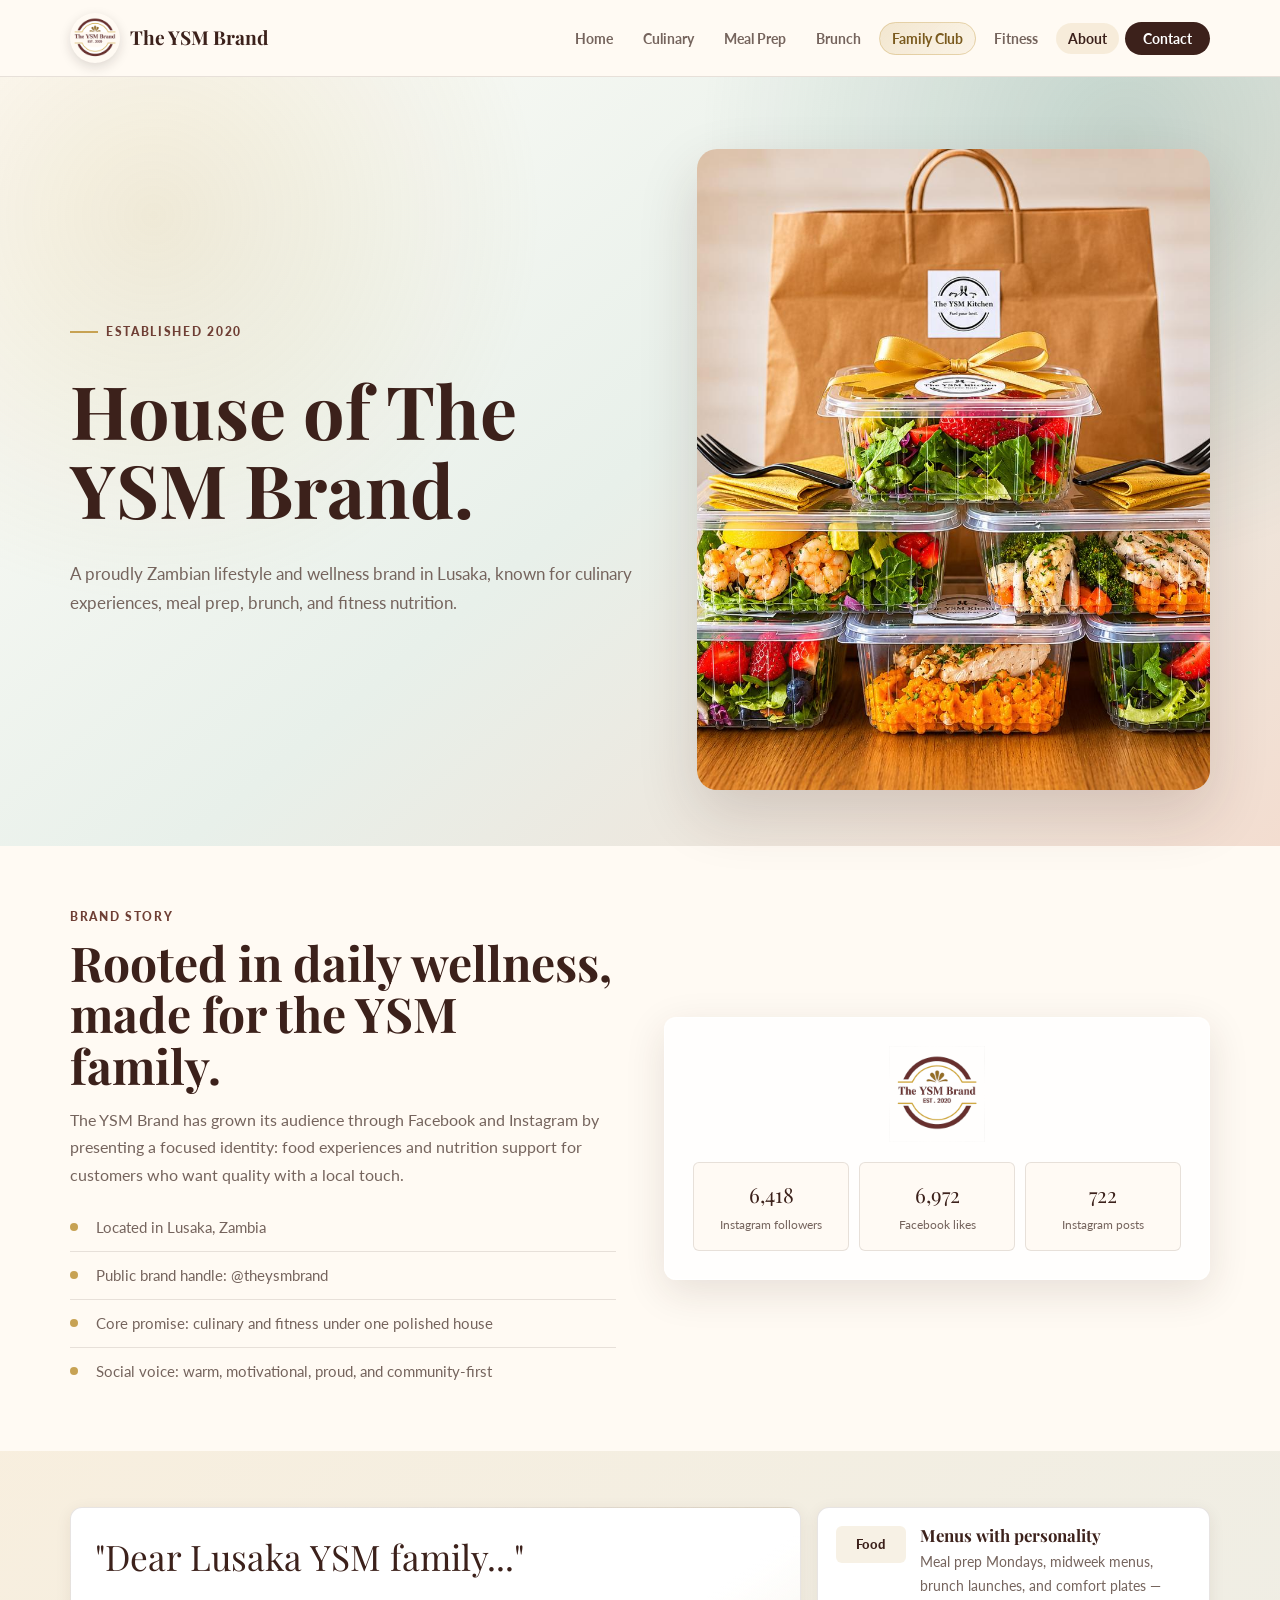
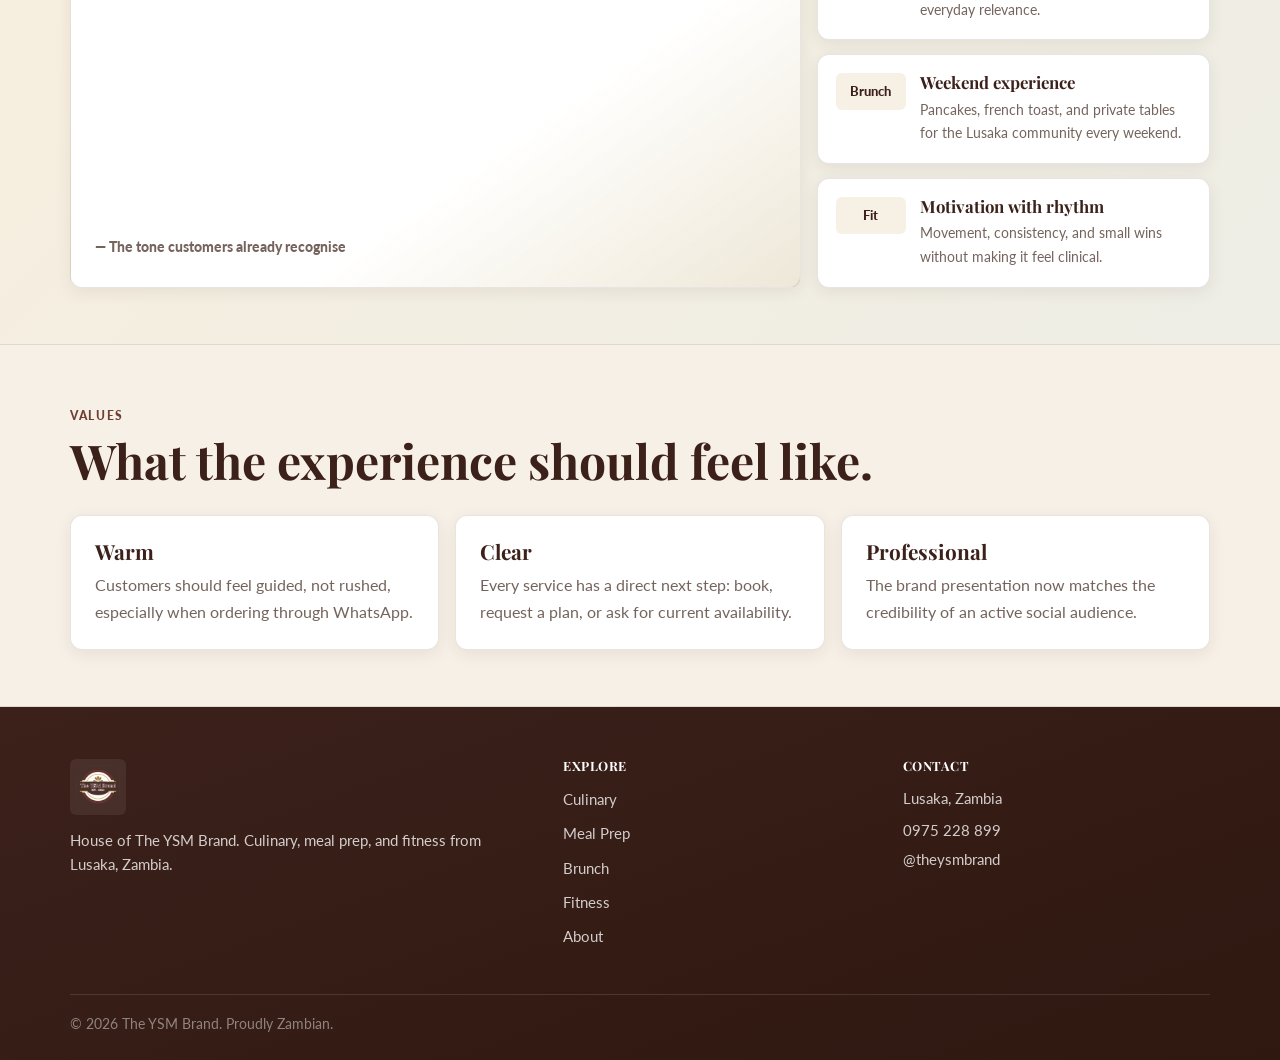
==== commit d2a8278f: "Updated about.html" ====
--- a/ysm-brand/about.html
+++ b/ysm-brand/about.html
@@ -95,7 +95,7 @@
         <div class="container footer-grid">
             <div><img src="images/ysm-logo.png" alt="The YSM Brand logo" class="footer-logo"><p>House of The YSM Brand. Culinary, meal prep, and fitness from Lusaka, Zambia.</p></div>
             <div><h4>Explore</h4><ul><li><a href="culinary.html">Culinary</a></li><li><a href="meal-prep.html">Meal Prep</a></li><li><a href="brunch.html">Brunch</a></li><li><a href="fitness.html">Fitness</a></li><li><a href="about.html">About</a></li></ul></div>
-            <div><h4>Contact</h4><p>Lusaka, Zambia</p><p style="margin-top:8px"><a href="https://wa.me/260975228899">0975 228 899</a></p></div>
+            <div><h4>Contact</h4><p>Lusaka, Zambia</p><p style="margin-top:8px"><a href="https://wa.me/260975228899">0975 228 899</a></p><p style="margin-top:6px"><a href="https://www.instagram.com/theysmbrand/">@theysmbrand</a></p></div>
         </div>
         <div class="container footer-bottom">&copy; 2026 The YSM Brand. Proudly Zambian.</div>
     </footer>
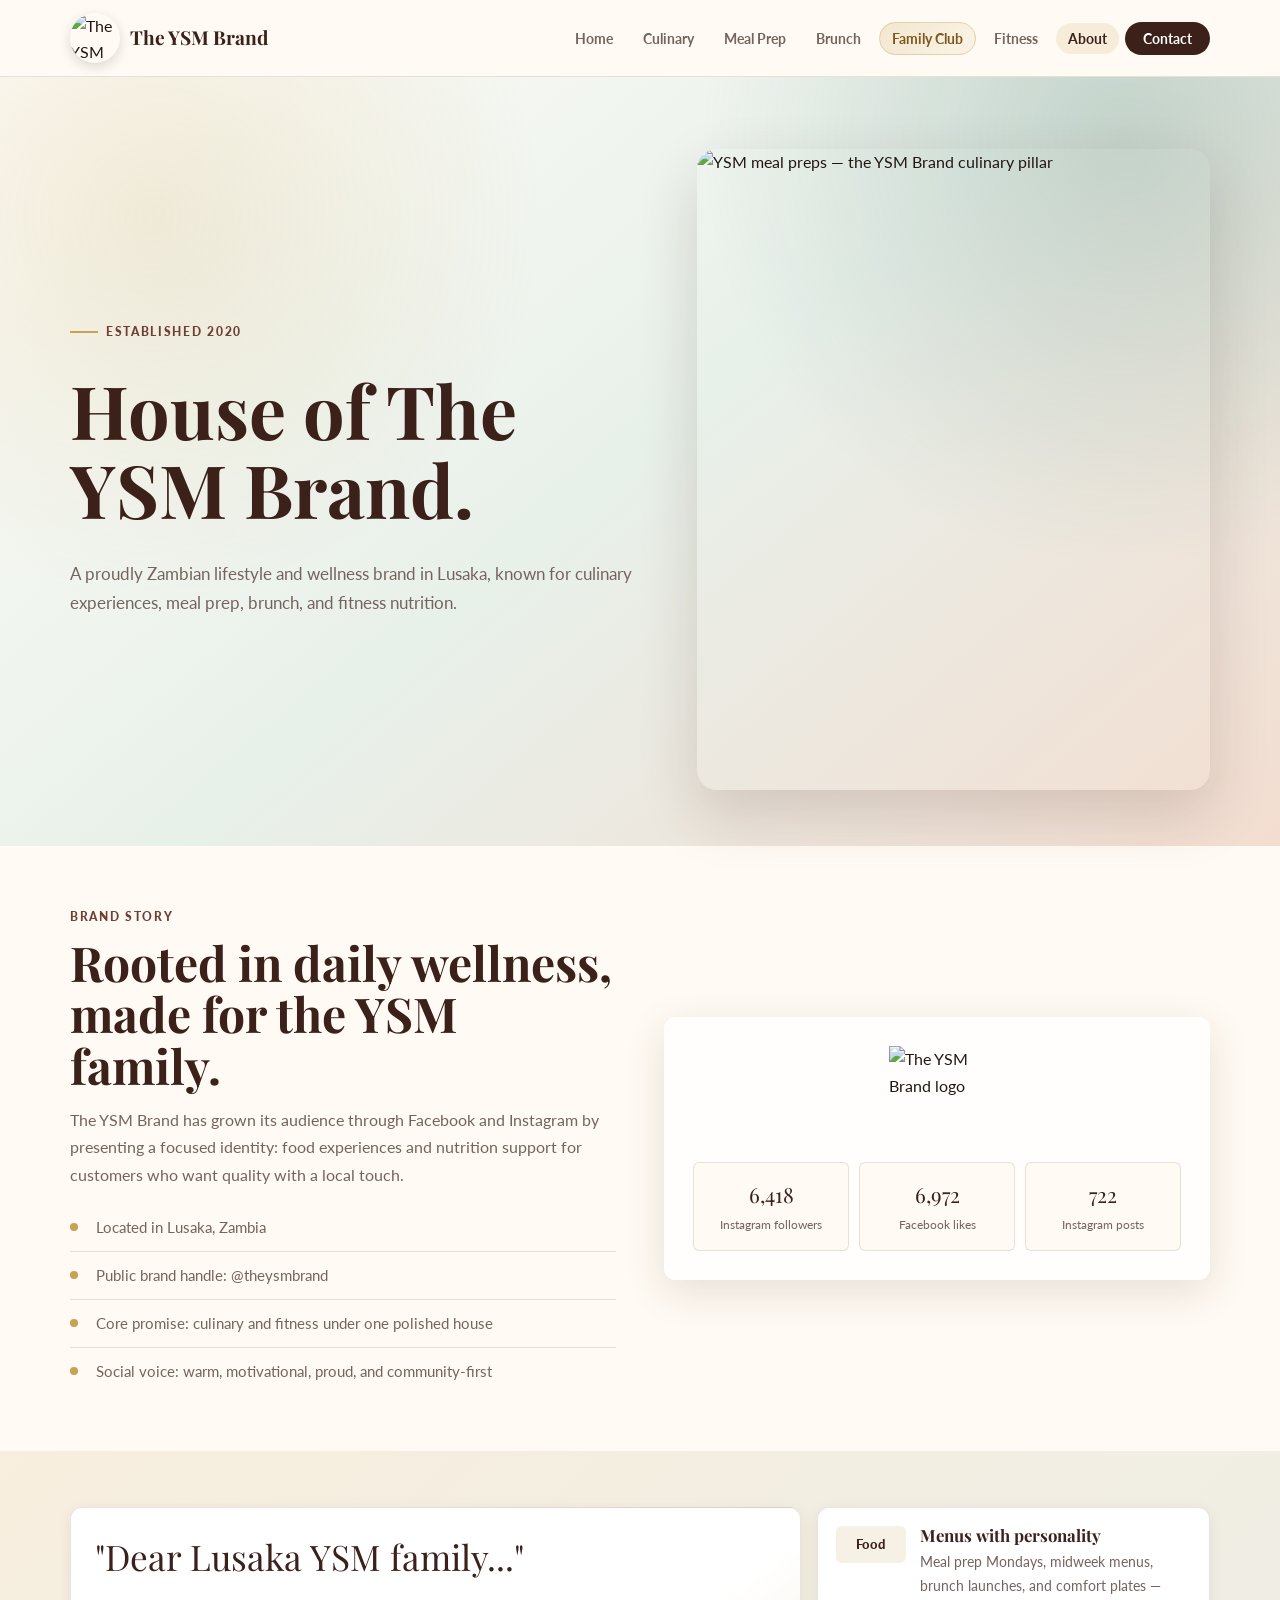
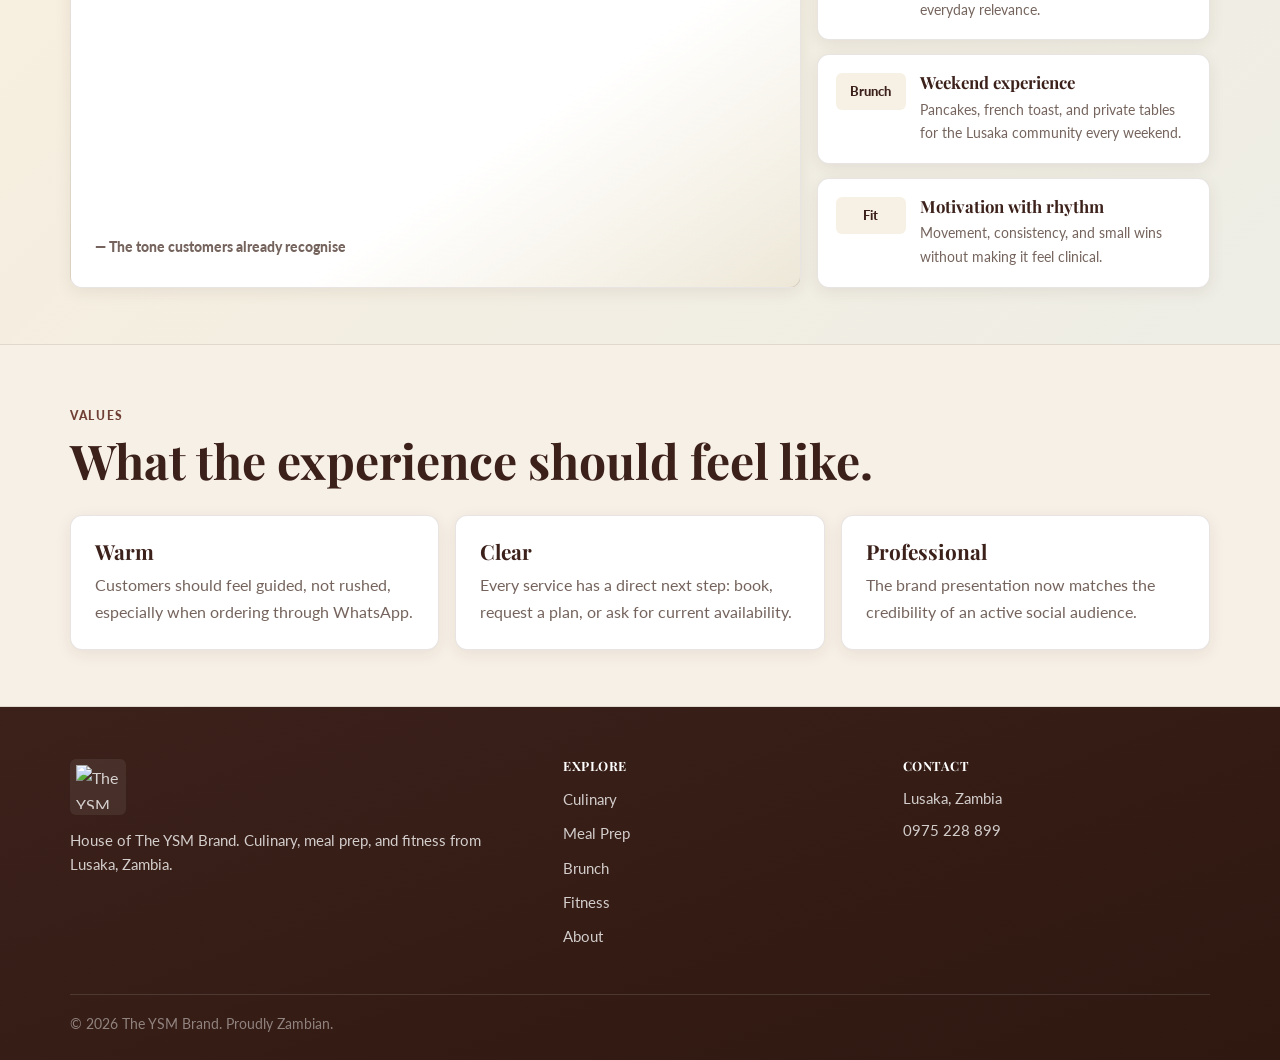
==== commit ed258139: "(Restored) Import project" ====
--- a/ysm-brand/about.html
+++ b/ysm-brand/about.html
@@ -95,7 +95,7 @@
         <div class="container footer-grid">
             <div><img src="images/ysm-logo.png" alt="The YSM Brand logo" class="footer-logo"><p>House of The YSM Brand. Culinary, meal prep, and fitness from Lusaka, Zambia.</p></div>
             <div><h4>Explore</h4><ul><li><a href="culinary.html">Culinary</a></li><li><a href="meal-prep.html">Meal Prep</a></li><li><a href="brunch.html">Brunch</a></li><li><a href="fitness.html">Fitness</a></li><li><a href="about.html">About</a></li></ul></div>
-            <div><h4>Contact</h4><p>Lusaka, Zambia</p><p style="margin-top:8px"><a href="https://wa.me/260975228899">0975 228 899</a></p><p style="margin-top:6px"><a href="https://www.instagram.com/theysmbrand/">@theysmbrand</a></p></div>
+            <div><h4>Contact</h4><p>Lusaka, Zambia</p><p style="margin-top:8px"><a href="https://wa.me/260975228899">0975 228 899</a></p></div>
         </div>
         <div class="container footer-bottom">&copy; 2026 The YSM Brand. Proudly Zambian.</div>
     </footer>
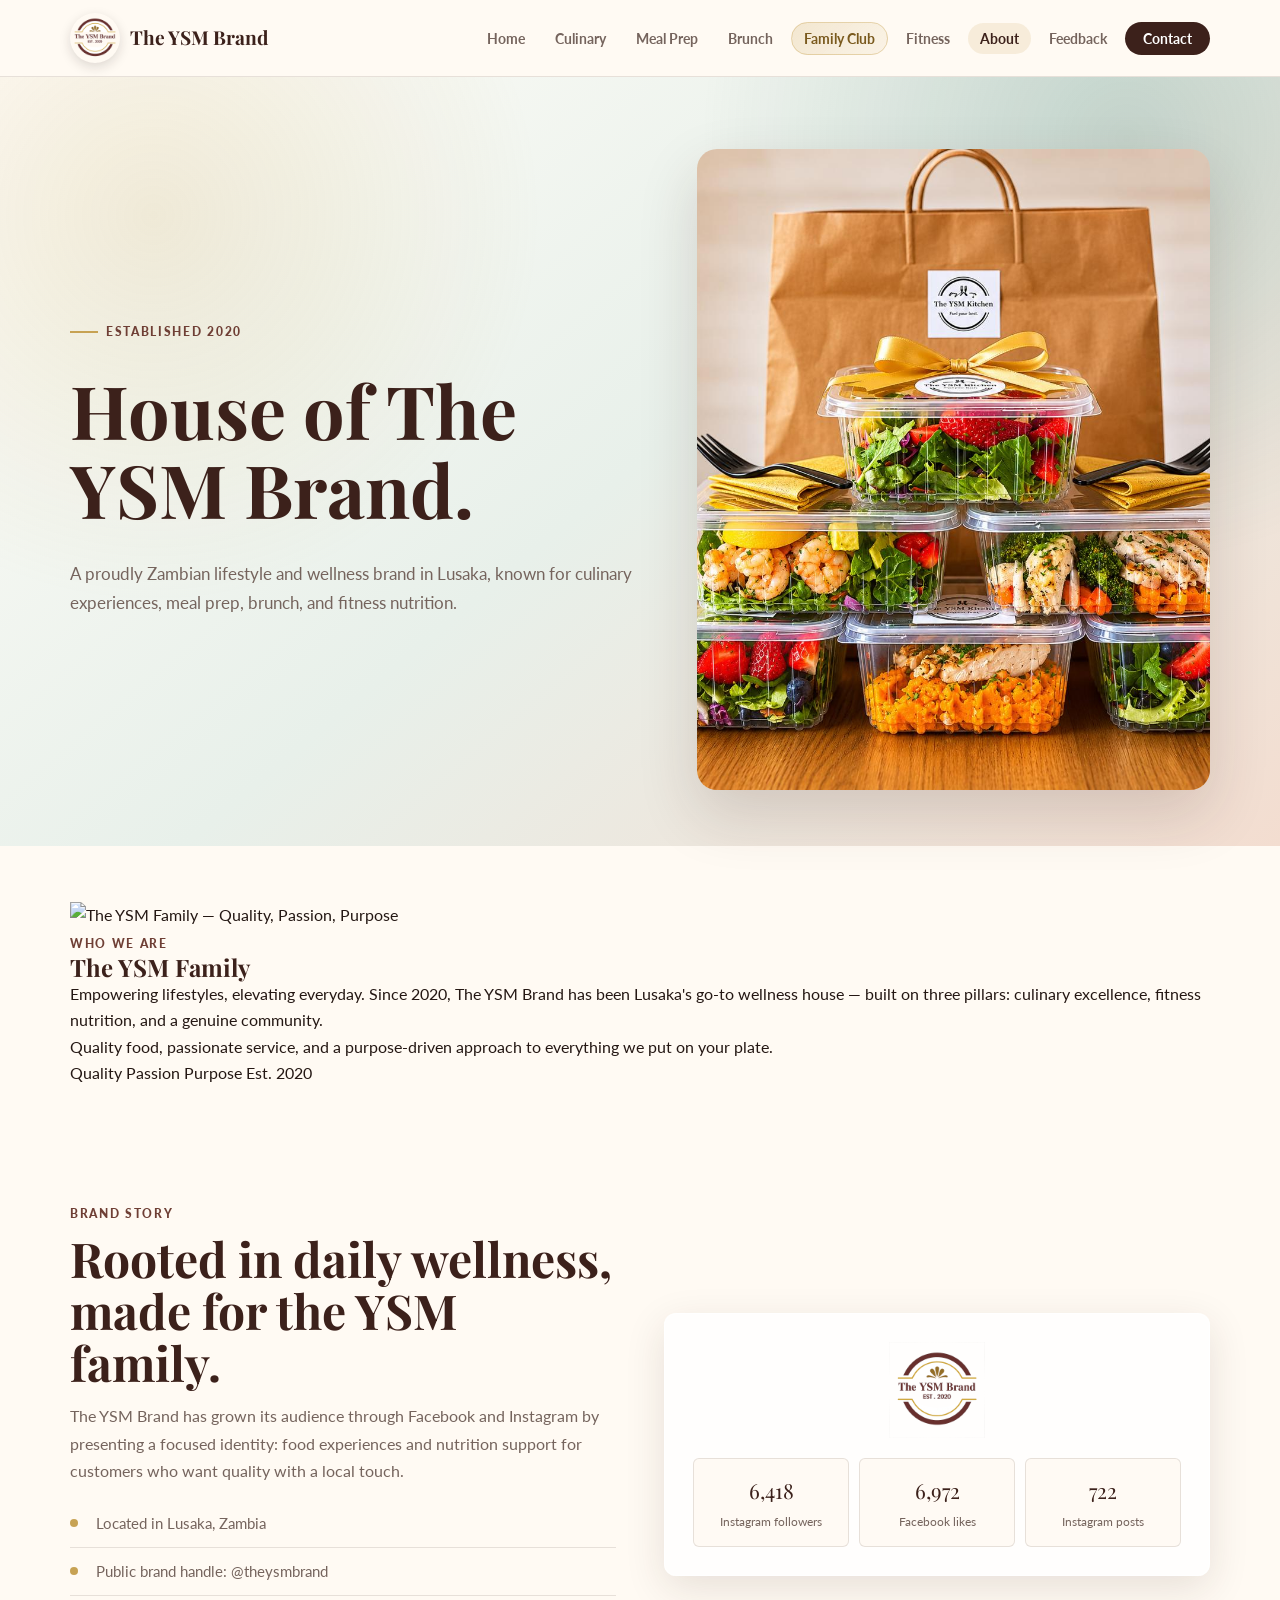
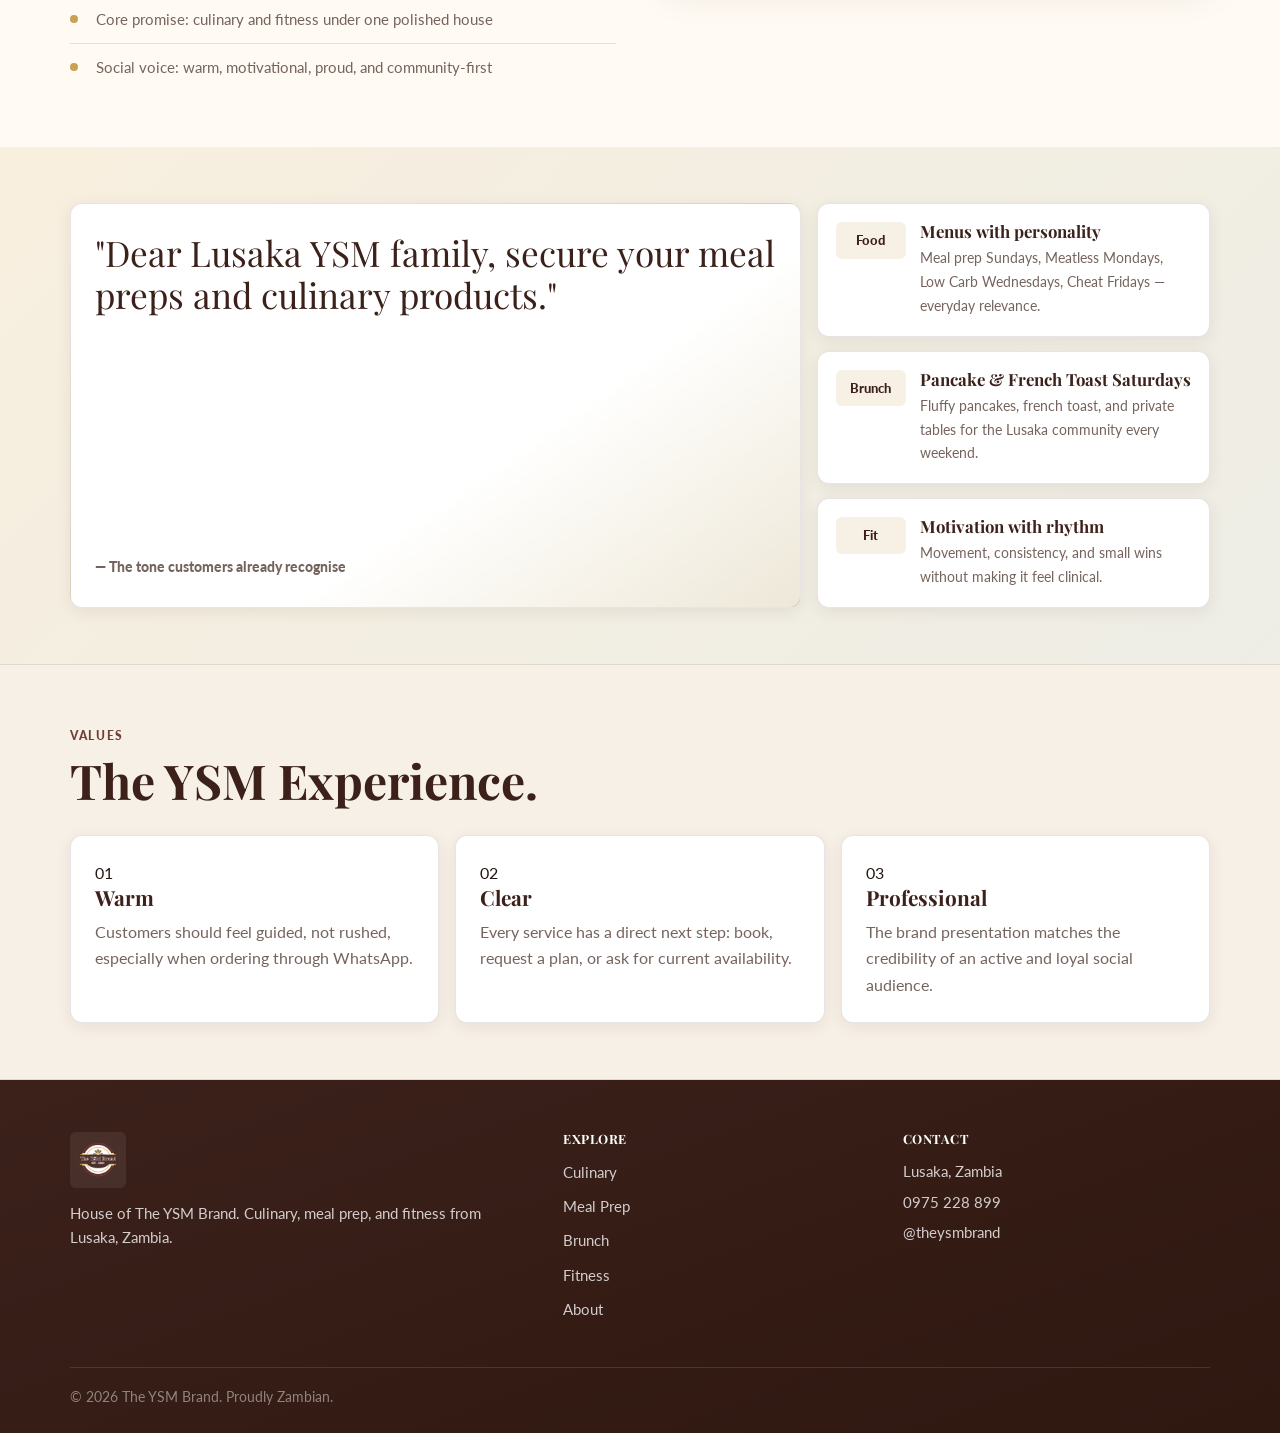
==== commit 4ee8cf58: "Add files via upload" ====
--- a/ysm-brand/about.html
+++ b/ysm-brand/about.html
@@ -5,6 +5,10 @@
     <meta name="viewport" content="width=device-width, initial-scale=1.0">
     <title>About | The YSM Brand</title>
     <meta name="description" content="Learn about The YSM Brand, a Lusaka-based wellness brand established in 2020 across culinary experiences and fitness nutrition.">
+    <link rel="canonical" href="https://ysm.zingati.app/about.html">
+    <meta property="og:title" content="About | The YSM Brand">
+    <meta property="og:description" content="Meet The YSM Brand — a proudly Zambian wellness house in Lusaka, established 2020. Quality food, passionate service, and a purpose-driven approach to culinary and fitness.">
+    <meta property="og:image" content="https://ysm.zingati.app/images/social-preview.png">
     <meta name="theme-color" content="#c7a253">
     <link rel="icon" href="favicon.ico" sizes="any">
     <link rel="apple-touch-icon" href="apple-touch-icon.png" sizes="180x180">
@@ -19,16 +23,18 @@
         <div class="container nav-container">
             <div class="logo"><a href="index.html"><img src="images/ysm-logo.png" alt="The YSM Brand logo" class="logo-img"><span class="logo-text">The YSM Brand</span></a></div>
             <ul class="nav-links">
-                <li><a href="index.html">Home</a></li><li><a href="culinary.html">Culinary</a></li><li><a href="meal-prep.html">Meal Prep</a></li><li><a href="brunch.html">Brunch</a></li><li><a href="family-experience.html" class="nav-family">Family Club</a></li><li><a href="fitness.html">Fitness</a></li><li><a href="about.html" class="active">About</a></li><li><a href="contact.html" class="nav-cta">Contact</a></li>
+                <li><a href="index.html">Home</a></li><li><a href="culinary.html">Culinary</a></li><li><a href="meal-prep.html">Meal Prep</a></li><li><a href="brunch.html">Brunch</a></li><li><a href="family-experience.html" class="nav-family">Family Club</a></li><li><a href="fitness.html">Fitness</a></li><li><a href="about.html" class="active">About</a></li><li><a href="feedback.html">Feedback</a></li><li><a href="contact.html" class="nav-cta">Contact</a></li>
             </ul>
             <button class="mobile-menu-toggle" id="menuToggle" aria-label="Open menu"><span></span><span></span><span></span></button>
         </div>
     </nav>
     <nav class="mobile-nav-drawer" id="mobileNav">
-        <a href="index.html">Home</a><a href="culinary.html">Culinary</a><a href="meal-prep.html">Meal Prep</a><a href="brunch.html">Brunch</a><a href="family-experience.html" class="nav-family">✦ Family Club</a><a href="fitness.html">Fitness</a><a href="about.html">About</a><a href="contact.html" class="nav-cta">Contact</a>
+        <a href="index.html">Home</a><a href="culinary.html">Culinary</a><a href="meal-prep.html">Meal Prep</a><a href="brunch.html">Brunch</a><a href="family-experience.html" class="nav-family">✦ Family Club</a><a href="fitness.html">Fitness</a><a href="about.html">About</a><a href="feedback.html">Feedback</a><a href="contact.html" class="nav-cta">Contact</a>
     </nav>
 
     <main>
+
+        <!-- HERO -->
         <section class="page-hero">
             <div class="container page-hero-inner">
                 <div class="page-hero-text">
@@ -40,6 +46,26 @@
             </div>
         </section>
 
+        <!-- WHO WE ARE -->
+        <section class="ysm-family-section">
+            <div class="container ysm-family-inner">
+                <img class="ysm-family-image" src="images/ysm-family-brand.jpg" alt="The YSM Family — Quality, Passion, Purpose" loading="lazy">
+                <div class="ysm-family-text">
+                    <span class="section-kicker">Who we are</span>
+                    <h2>The YSM Family</h2>
+                    <p>Empowering lifestyles, elevating everyday. Since 2020, The YSM Brand has been Lusaka's go-to wellness house — built on three pillars: culinary excellence, fitness nutrition, and a genuine community.</p>
+                    <p>Quality food, passionate service, and a purpose-driven approach to everything we put on your plate.</p>
+                    <div class="ysm-family-pillars">
+                        <span class="ysm-family-pillar">Quality</span>
+                        <span class="ysm-family-pillar">Passion</span>
+                        <span class="ysm-family-pillar">Purpose</span>
+                        <span class="ysm-family-pillar">Est. 2020</span>
+                    </div>
+                </div>
+            </div>
+        </section>
+
+        <!-- BRAND STORY -->
         <section>
             <div class="container split">
                 <div>
@@ -64,38 +90,41 @@
             </div>
         </section>
 
+        <!-- WHAT WE DO -->
         <section class="warm-band">
             <div class="container social-proof-grid">
                 <article class="voice-card">
-                    <div><blockquote>"Dear Lusaka YSM family..."</blockquote></div>
+                    <div><blockquote>"Dear Lusaka YSM family, secure your meal preps and culinary products."</blockquote></div>
                     <cite>— The tone customers already recognise</cite>
                 </article>
                 <div class="menu-board">
-                    <article class="menu-card"><div class="menu-date">Food</div><div><h3>Menus with personality</h3><p>Meal prep Mondays, midweek menus, brunch launches, and comfort plates — everyday relevance.</p></div></article>
-                    <article class="menu-card"><div class="menu-date">Brunch</div><div><h3>Weekend experience</h3><p>Pancakes, french toast, and private tables for the Lusaka community every weekend.</p></div></article>
+                    <article class="menu-card"><div class="menu-date">Food</div><div><h3>Menus with personality</h3><p>Meal prep Sundays, Meatless Mondays, Low Carb Wednesdays, Cheat Fridays — everyday relevance.</p></div></article>
+                    <article class="menu-card"><div class="menu-date">Brunch</div><div><h3>Pancake &amp; French Toast Saturdays</h3><p>Fluffy pancakes, french toast, and private tables for the Lusaka community every weekend.</p></div></article>
                     <article class="menu-card"><div class="menu-date">Fit</div><div><h3>Motivation with rhythm</h3><p>Movement, consistency, and small wins without making it feel clinical.</p></div></article>
                 </div>
             </div>
         </section>
 
+        <!-- VALUES -->
         <section class="band">
             <div class="container">
                 <span class="section-kicker">Values</span>
-                <h2 class="section-title" style="margin-bottom:28px">What the experience should feel like.</h2>
+                <h2 class="section-title" style="margin-bottom:28px">The YSM Experience.</h2>
                 <div class="grid-3">
-                    <article class="card"><h3>Warm</h3><p>Customers should feel guided, not rushed, especially when ordering through WhatsApp.</p></article>
-                    <article class="card"><h3>Clear</h3><p>Every service has a direct next step: book, request a plan, or ask for current availability.</p></article>
-                    <article class="card"><h3>Professional</h3><p>The brand presentation now matches the credibility of an active social audience.</p></article>
+                    <article class="card card--gold-accent"><div class="card-gold-num">01</div><h3>Warm</h3><p>Customers should feel guided, not rushed, especially when ordering through WhatsApp.</p></article>
+                    <article class="card card--gold-accent"><div class="card-gold-num">02</div><h3>Clear</h3><p>Every service has a direct next step: book, request a plan, or ask for current availability.</p></article>
+                    <article class="card card--gold-accent"><div class="card-gold-num">03</div><h3>Professional</h3><p>The brand presentation matches the credibility of an active and loyal social audience.</p></article>
                 </div>
             </div>
         </section>
+
     </main>
 
     <footer class="footer">
         <div class="container footer-grid">
             <div><img src="images/ysm-logo.png" alt="The YSM Brand logo" class="footer-logo"><p>House of The YSM Brand. Culinary, meal prep, and fitness from Lusaka, Zambia.</p></div>
             <div><h4>Explore</h4><ul><li><a href="culinary.html">Culinary</a></li><li><a href="meal-prep.html">Meal Prep</a></li><li><a href="brunch.html">Brunch</a></li><li><a href="fitness.html">Fitness</a></li><li><a href="about.html">About</a></li></ul></div>
-            <div><h4>Contact</h4><p>Lusaka, Zambia</p><p style="margin-top:8px"><a href="https://wa.me/260975228899">0975 228 899</a></p></div>
+            <div><h4>Contact</h4><p>Lusaka, Zambia</p><p style="margin-top:8px"><a href="https://wa.me/260975228899">0975 228 899</a></p><p style="margin-top:6px"><a href="https://www.instagram.com/theysmbrand/">@theysmbrand</a></p></div>
         </div>
         <div class="container footer-bottom">&copy; 2026 The YSM Brand. Proudly Zambian.</div>
     </footer>
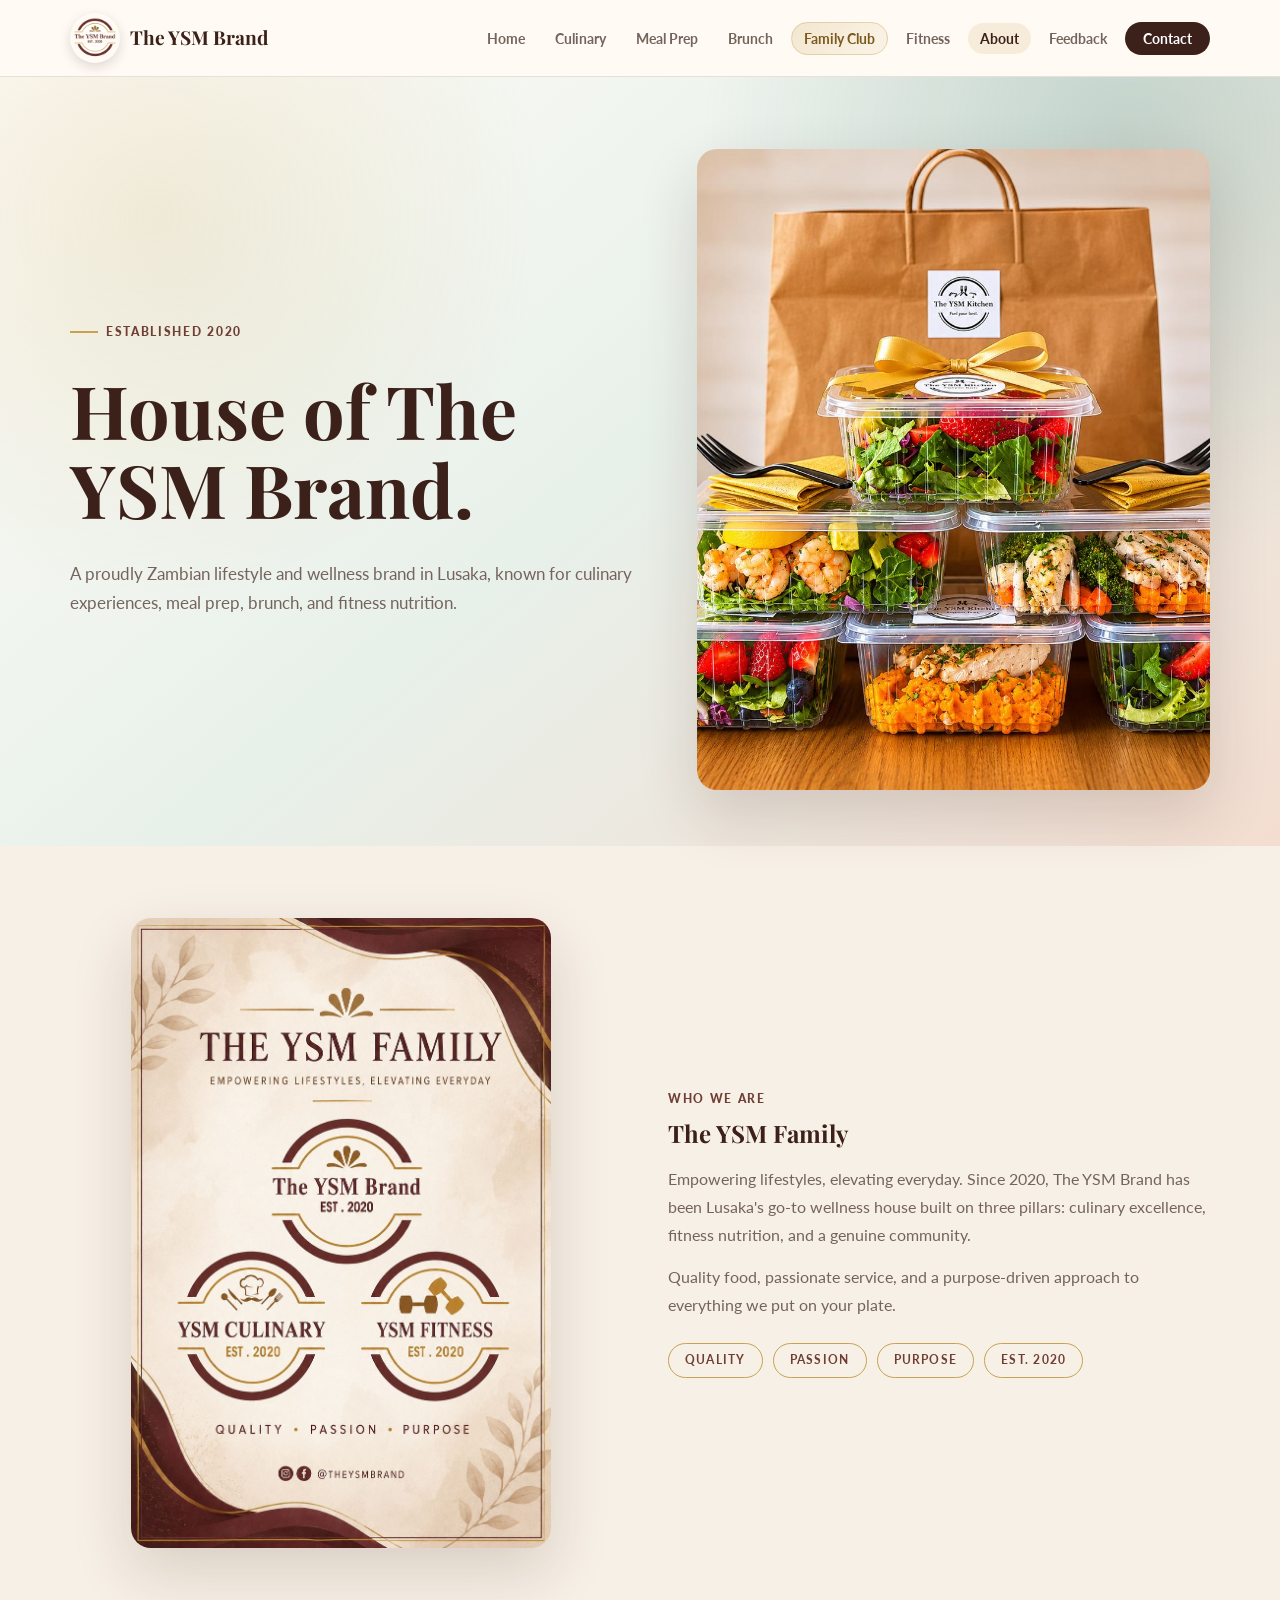
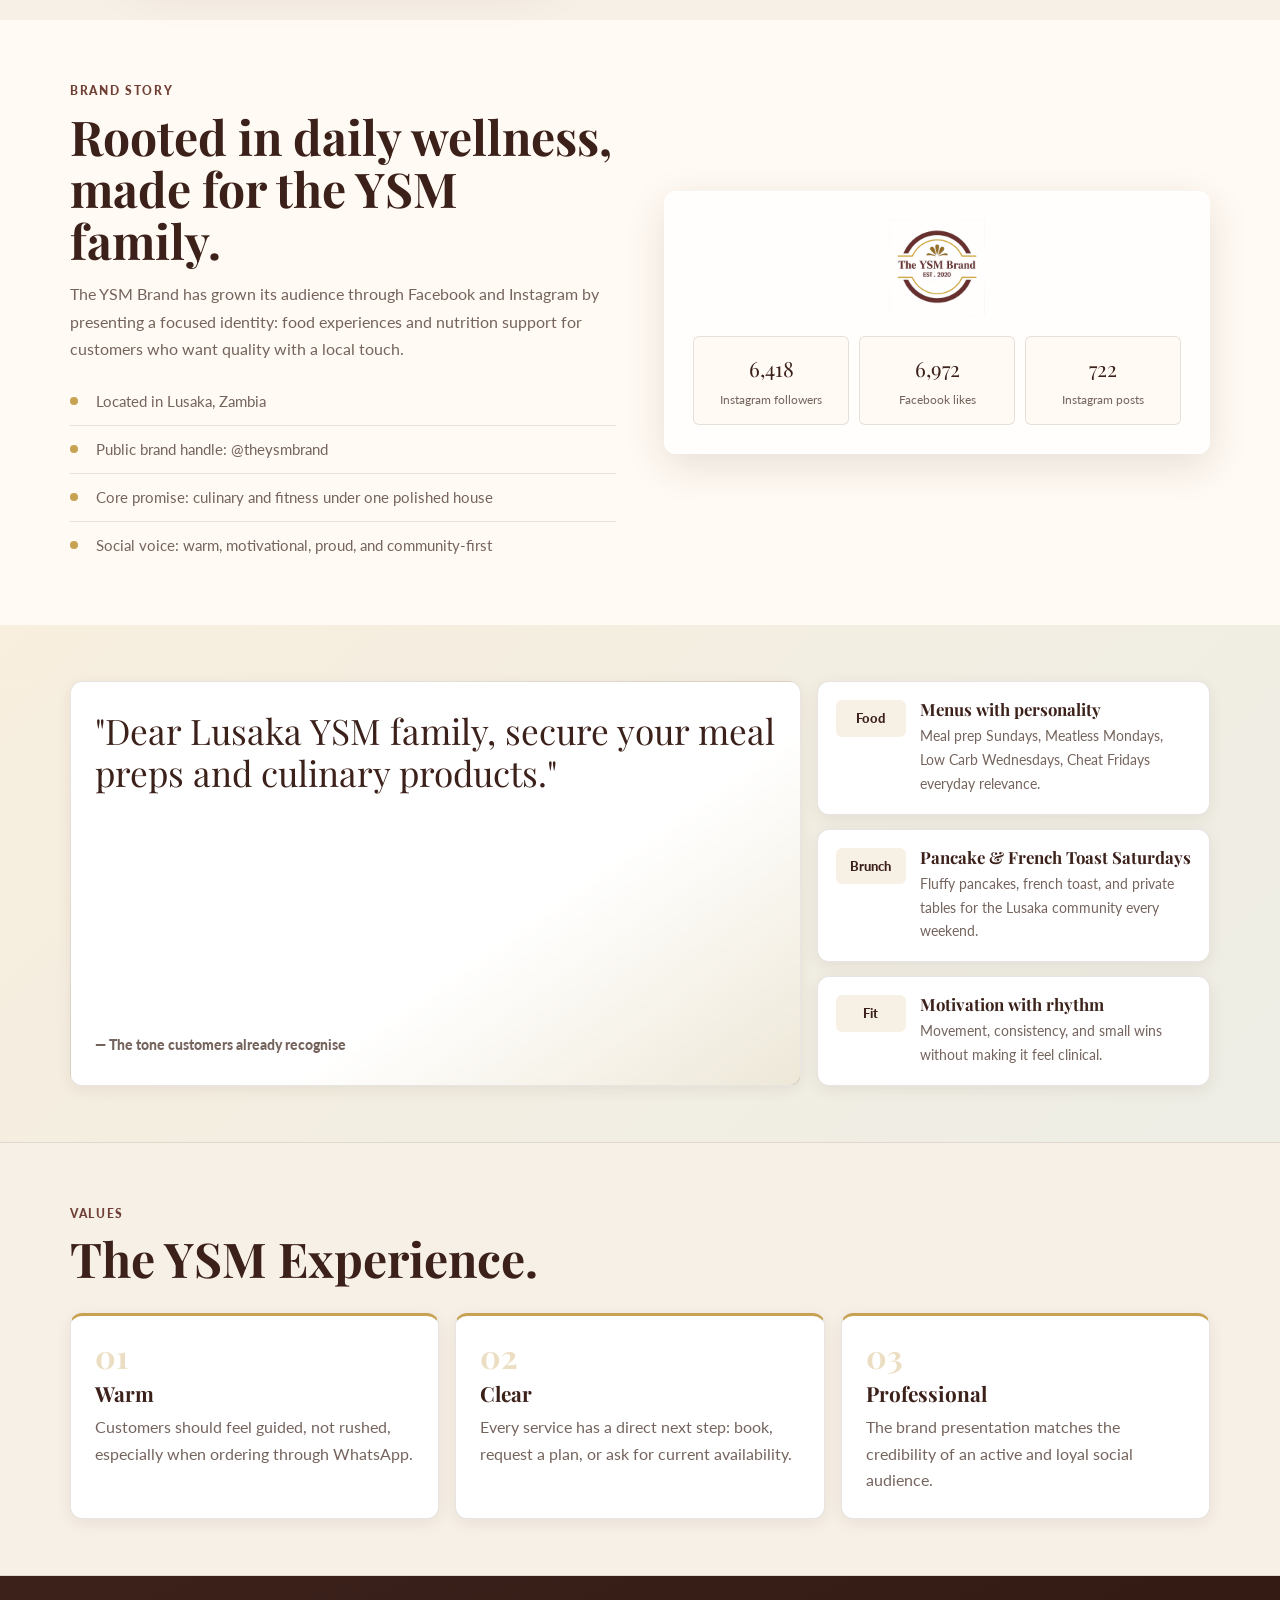
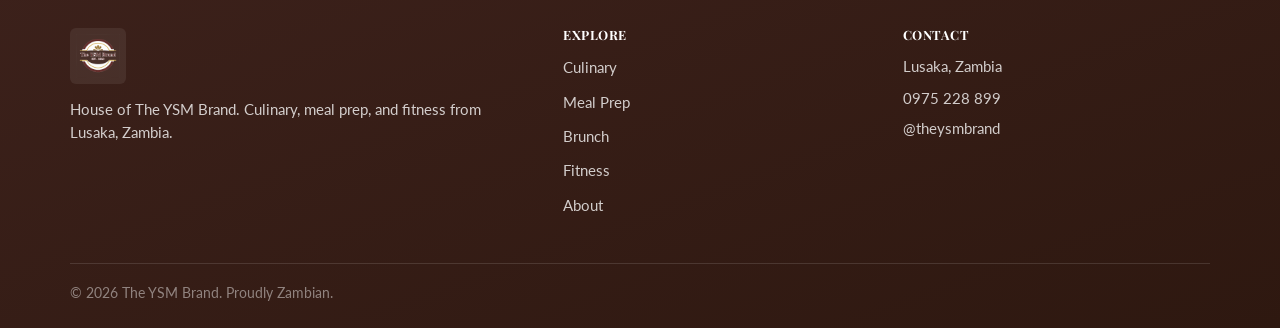
==== commit 17d74c15: "Update about.html" ====
--- a/ysm-brand/about.html
+++ b/ysm-brand/about.html
@@ -53,7 +53,7 @@
                 <div class="ysm-family-text">
                     <span class="section-kicker">Who we are</span>
                     <h2>The YSM Family</h2>
-                    <p>Empowering lifestyles, elevating everyday. Since 2020, The YSM Brand has been Lusaka's go-to wellness house — built on three pillars: culinary excellence, fitness nutrition, and a genuine community.</p>
+                    <p>Empowering lifestyles, elevating everyday. Since 2020, The YSM Brand has been Lusaka's go-to wellness house built on three pillars: culinary excellence, fitness nutrition, and a genuine community.</p>
                     <p>Quality food, passionate service, and a purpose-driven approach to everything we put on your plate.</p>
                     <div class="ysm-family-pillars">
                         <span class="ysm-family-pillar">Quality</span>
@@ -98,7 +98,7 @@
                     <cite>— The tone customers already recognise</cite>
                 </article>
                 <div class="menu-board">
-                    <article class="menu-card"><div class="menu-date">Food</div><div><h3>Menus with personality</h3><p>Meal prep Sundays, Meatless Mondays, Low Carb Wednesdays, Cheat Fridays — everyday relevance.</p></div></article>
+                    <article class="menu-card"><div class="menu-date">Food</div><div><h3>Menus with personality</h3><p>Meal prep Sundays, Meatless Mondays, Low Carb Wednesdays, Cheat Fridays everyday relevance.</p></div></article>
                     <article class="menu-card"><div class="menu-date">Brunch</div><div><h3>Pancake &amp; French Toast Saturdays</h3><p>Fluffy pancakes, french toast, and private tables for the Lusaka community every weekend.</p></div></article>
                     <article class="menu-card"><div class="menu-date">Fit</div><div><h3>Motivation with rhythm</h3><p>Movement, consistency, and small wins without making it feel clinical.</p></div></article>
                 </div>
--- a/ysm-brand/css/styles.css
+++ b/ysm-brand/css/styles.css
@@ -852,6 +852,124 @@
 }
 
 /* ============================================================
+   GOLD ACCENT VALUE CARDS
+   ============================================================ */
+.card--gold-accent {
+    border-top: 3px solid var(--gold);
+    position: relative;
+}
+.card-gold-num {
+    font-family: var(--font-heading);
+    font-size: 2rem;
+    font-weight: 700;
+    color: var(--gold);
+    opacity: 0.35;
+    line-height: 1;
+    margin-bottom: 10px;
+}
+.card--gold-accent h3 { margin-top: 4px; }
+
+/* ============================================================
+   WEEKLY SCHEDULE STRIP
+   ============================================================ */
+.weekly-schedule {
+    padding: 64px 0;
+    background: var(--espresso);
+}
+.weekly-schedule .section-kicker { color: rgba(199,162,83,0.75); }
+.weekly-schedule .section-title { color: var(--white); margin-bottom: 40px; }
+.week-strip {
+    display: grid;
+    grid-template-columns: repeat(5, 1fr);
+    gap: 12px;
+}
+.week-card {
+    background: rgba(255,255,255,0.06);
+    border: 1px solid rgba(199,162,83,0.25);
+    border-radius: var(--radius);
+    padding: 24px 18px;
+    text-align: center;
+    transition: background 0.2s, border-color 0.2s, transform 0.2s;
+}
+.week-card:hover {
+    background: rgba(199,162,83,0.12);
+    border-color: rgba(199,162,83,0.6);
+    transform: translateY(-4px);
+}
+.week-day {
+    font-family: var(--font-body);
+    font-size: 0.72rem;
+    font-weight: 700;
+    letter-spacing: 0.12em;
+    text-transform: uppercase;
+    color: var(--gold);
+    margin-bottom: 10px;
+}
+.week-theme {
+    font-family: var(--font-heading);
+    font-size: 1.05rem;
+    color: var(--white);
+    line-height: 1.2;
+}
+.week-emoji {
+    font-size: 1.6rem;
+    margin-bottom: 10px;
+    display: block;
+}
+@media (max-width: 800px) {
+    .week-strip { grid-template-columns: repeat(3, 1fr); }
+    .week-strip .week-card:last-child { grid-column: span 3; max-width: 220px; margin: 0 auto; width: 100%; }
+}
+@media (max-width: 480px) {
+    .week-strip { grid-template-columns: 1fr 1fr; gap: 10px; }
+    .week-strip .week-card:last-child { grid-column: span 2; max-width: 200px; }
+}
+
+/* ============================================================
+   YSM FAMILY BRAND SECTION
+   ============================================================ */
+.ysm-family-section {
+    padding: 72px 0;
+    background: var(--cream);
+}
+.ysm-family-inner {
+    display: grid;
+    grid-template-columns: 1fr 1fr;
+    gap: 56px;
+    align-items: center;
+}
+.ysm-family-image {
+    border-radius: var(--radius-lg);
+    box-shadow: var(--shadow-lg);
+    width: 100%;
+    max-width: 420px;
+    justify-self: center;
+}
+.ysm-family-text .section-kicker { margin-bottom: 12px; display: block; }
+.ysm-family-text h2 { margin-bottom: 18px; }
+.ysm-family-text p { color: var(--muted); line-height: 1.75; margin-bottom: 14px; }
+.ysm-family-pillars {
+    display: flex;
+    gap: 10px;
+    flex-wrap: wrap;
+    margin-top: 24px;
+}
+.ysm-family-pillar {
+    font-size: 0.78rem;
+    font-weight: 700;
+    letter-spacing: 0.1em;
+    text-transform: uppercase;
+    color: var(--cocoa);
+    border: 1.5px solid var(--gold);
+    border-radius: 100px;
+    padding: 6px 16px;
+}
+@media (max-width: 760px) {
+    .ysm-family-inner { grid-template-columns: 1fr; gap: 32px; }
+    .ysm-family-image { max-width: 320px; }
+}
+
+/* ============================================================
    MOBILE — fixed bottom bar
    ============================================================ */
 @media (max-width: 639px) {
